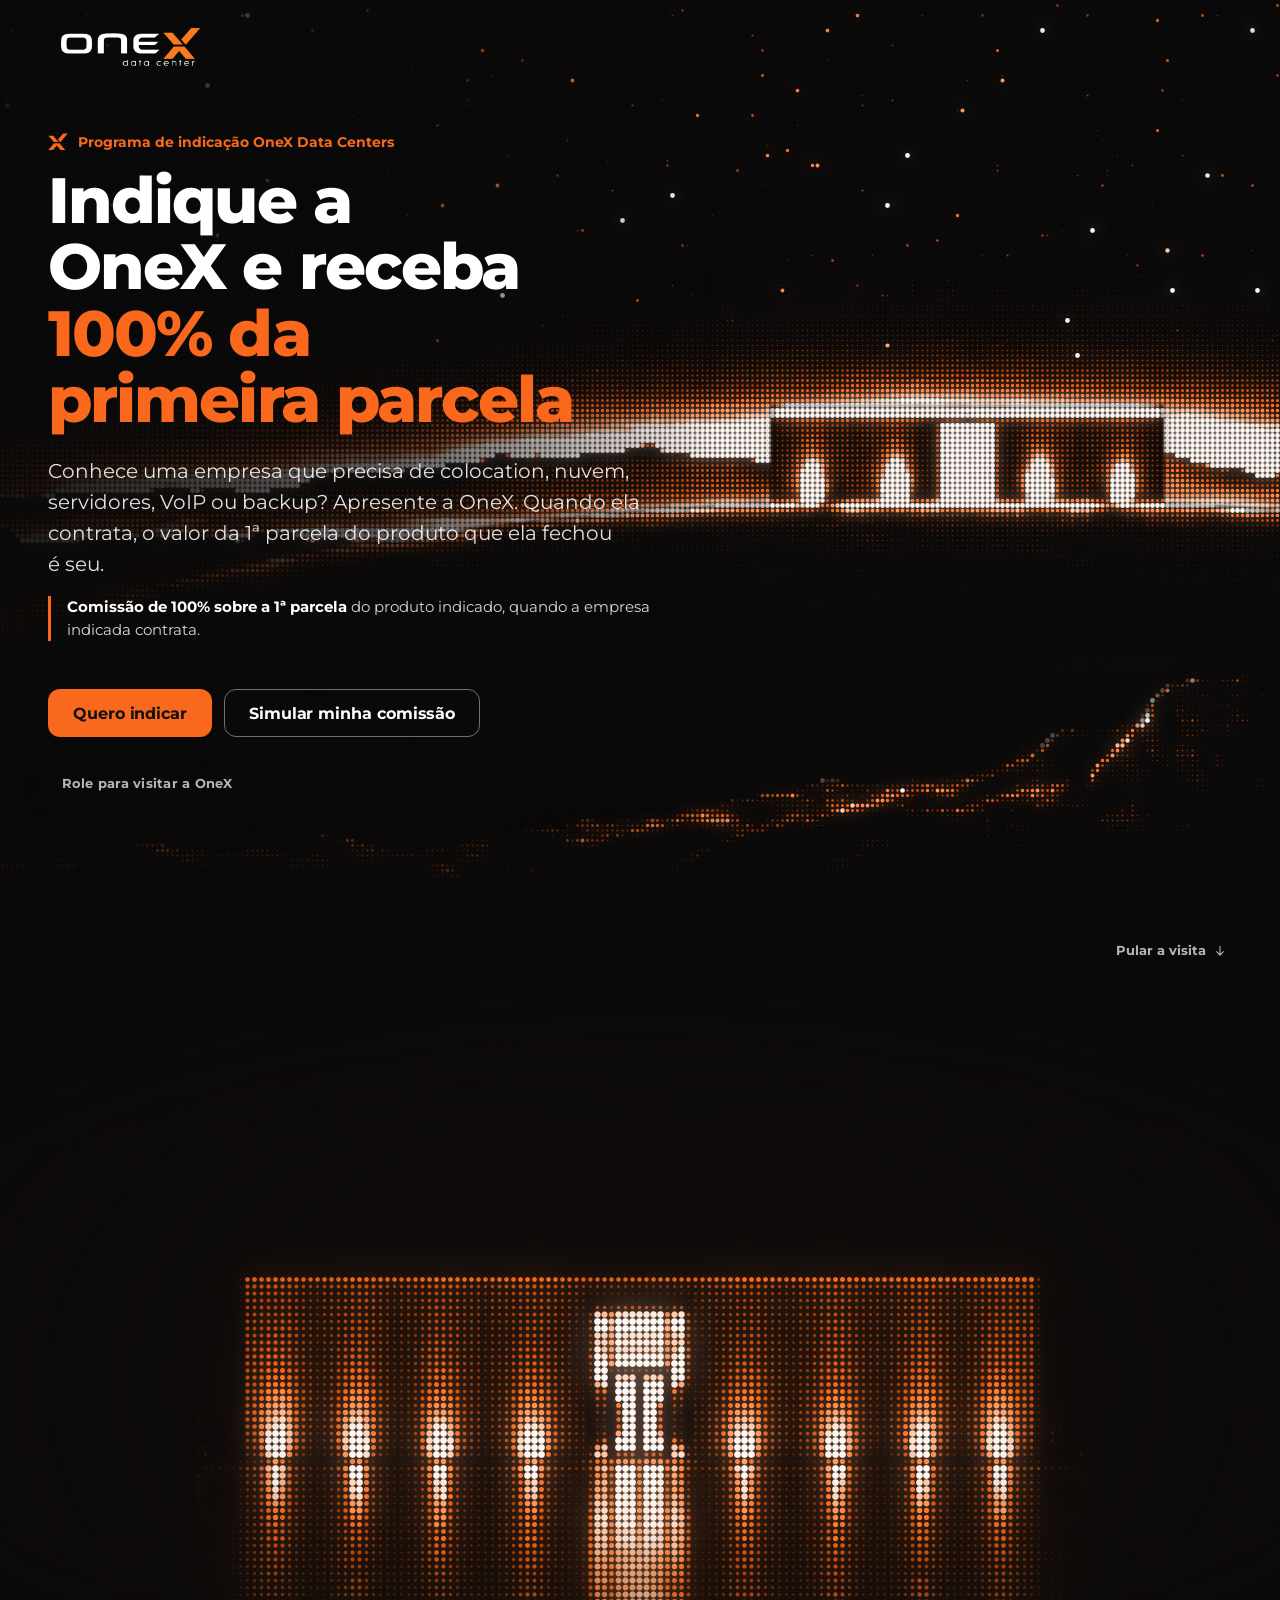
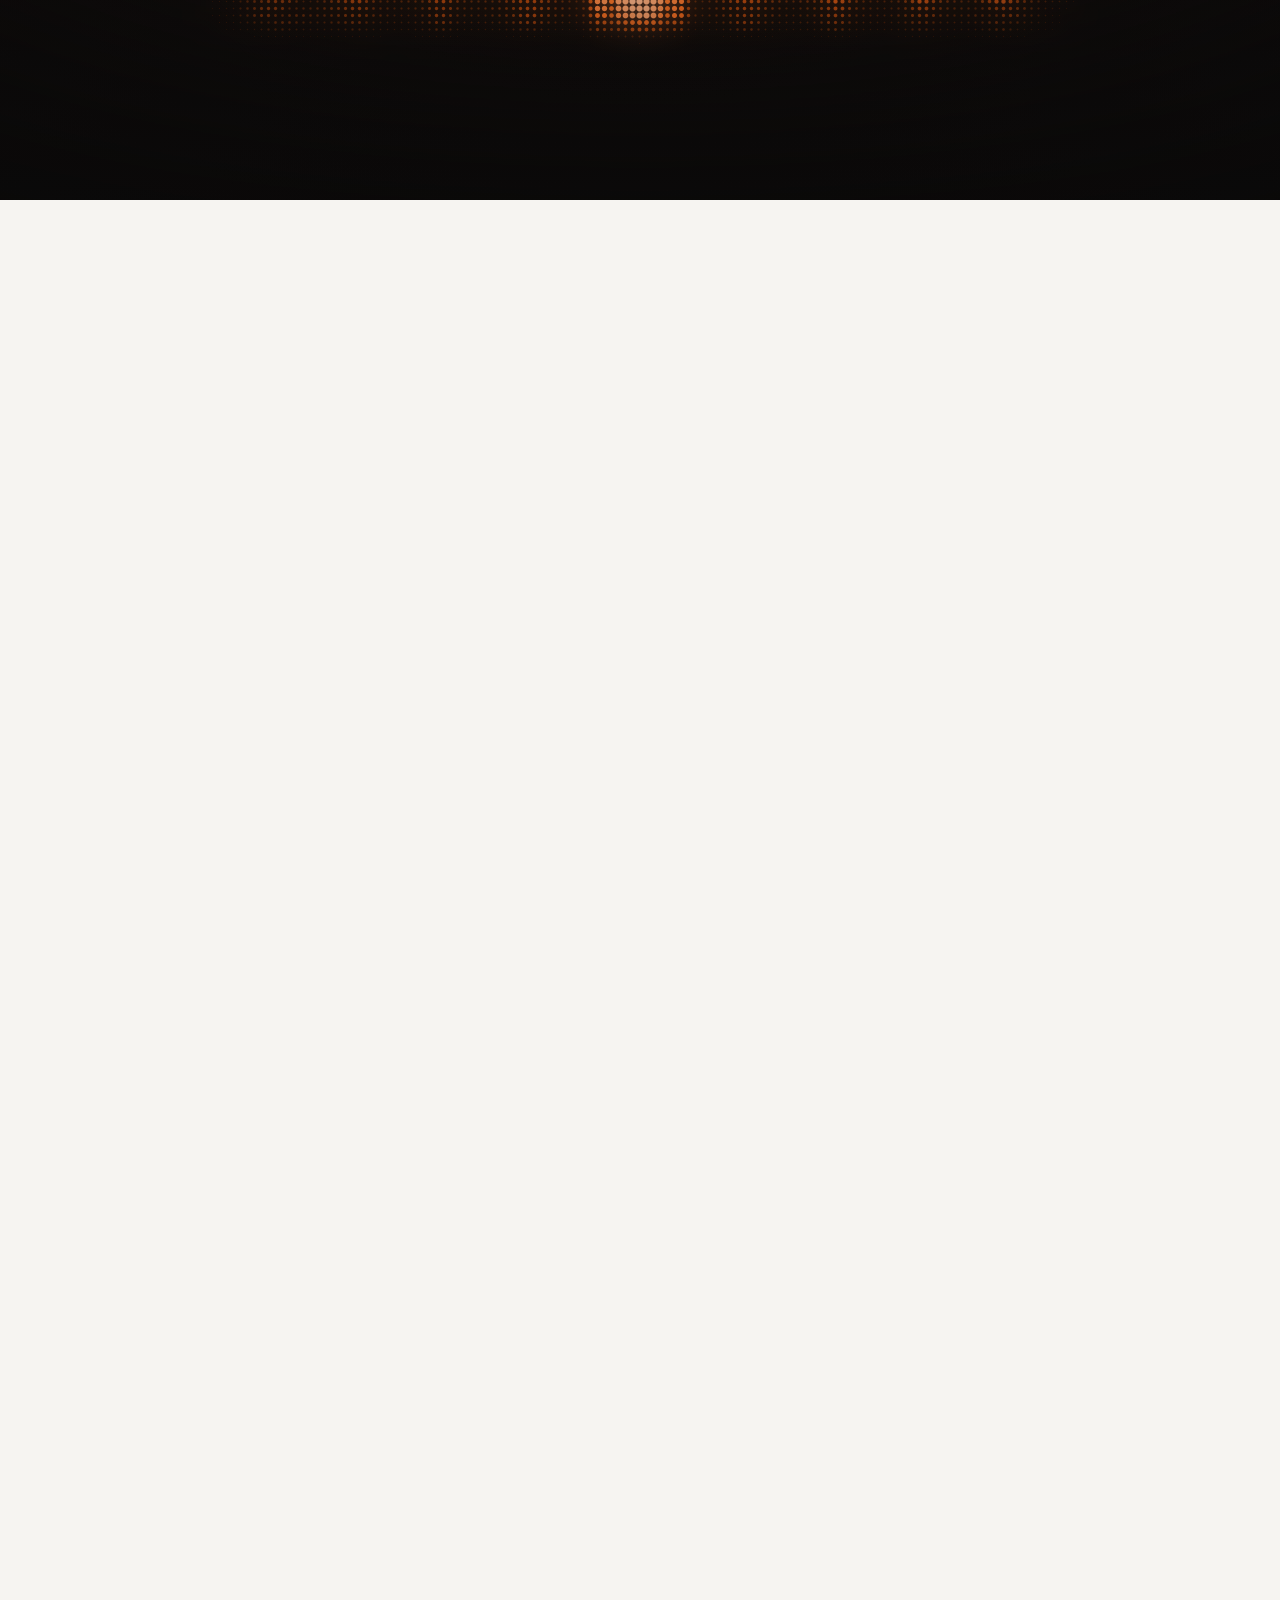
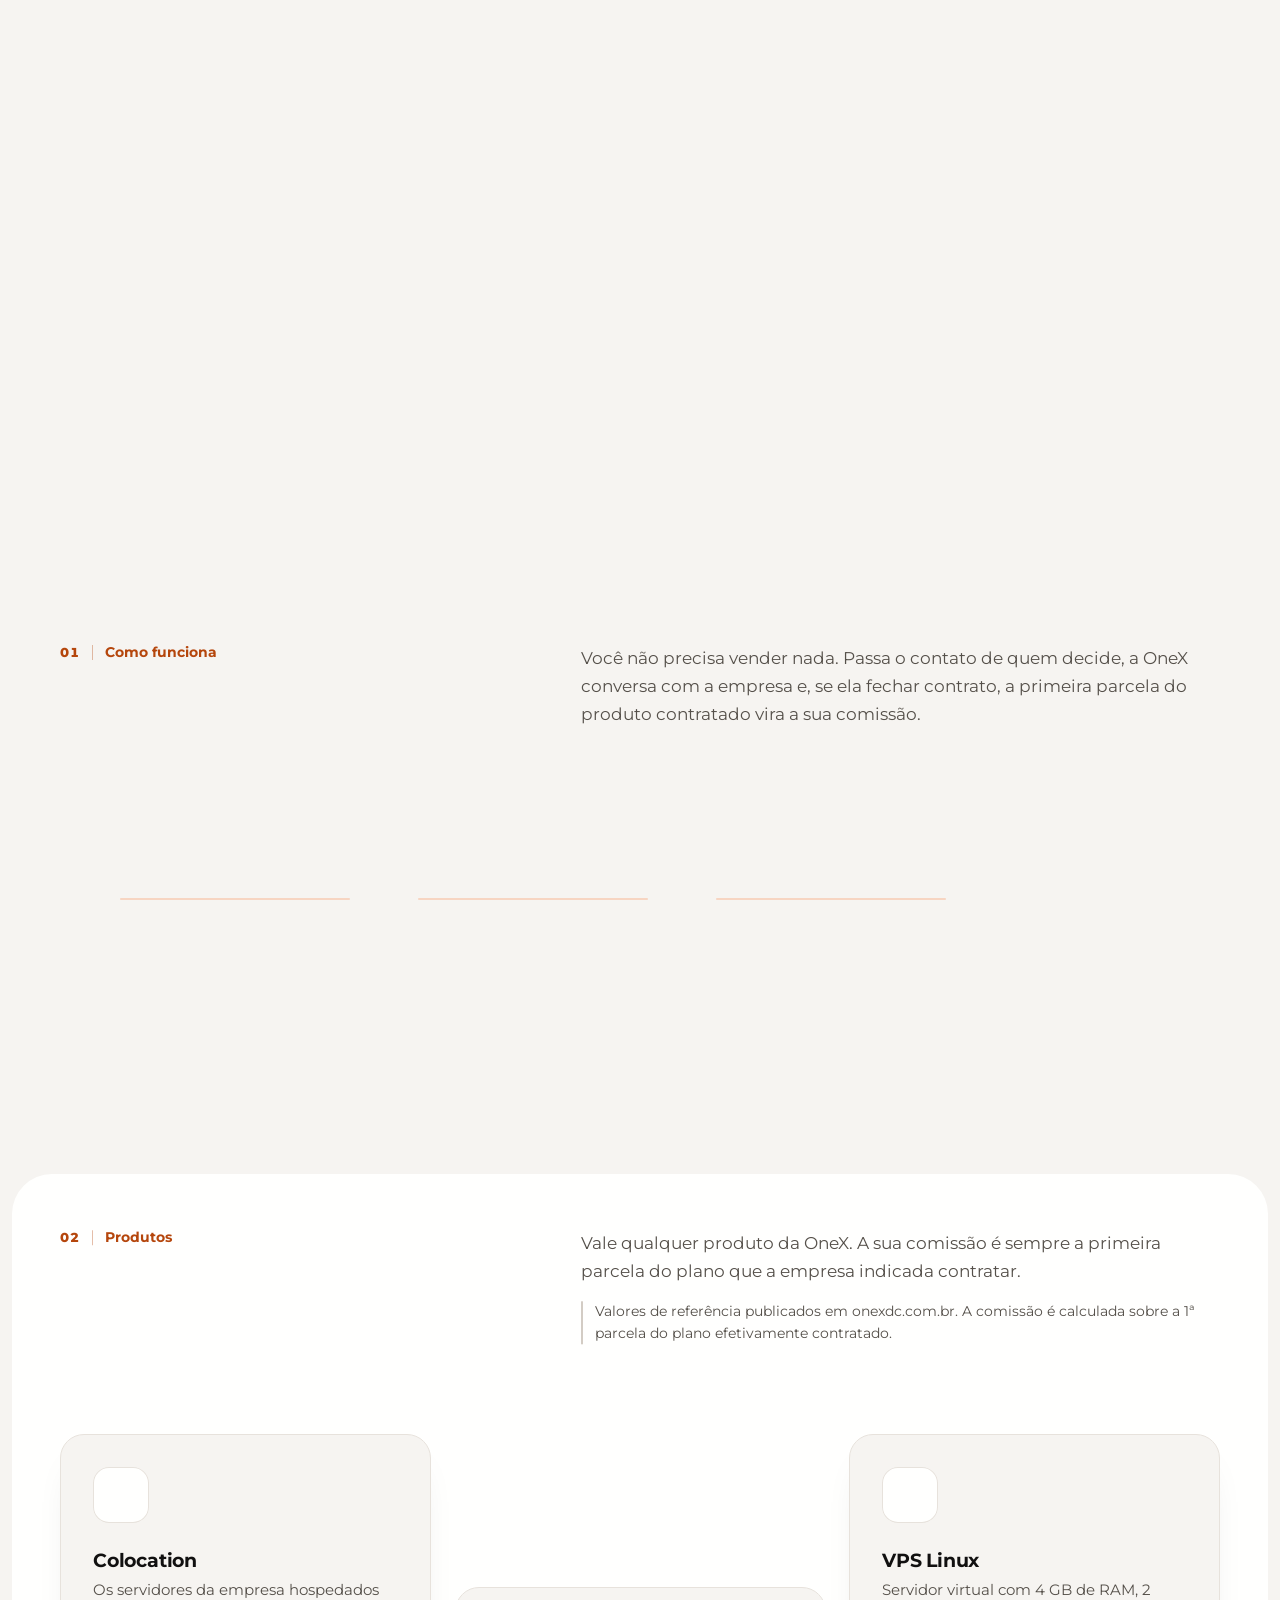
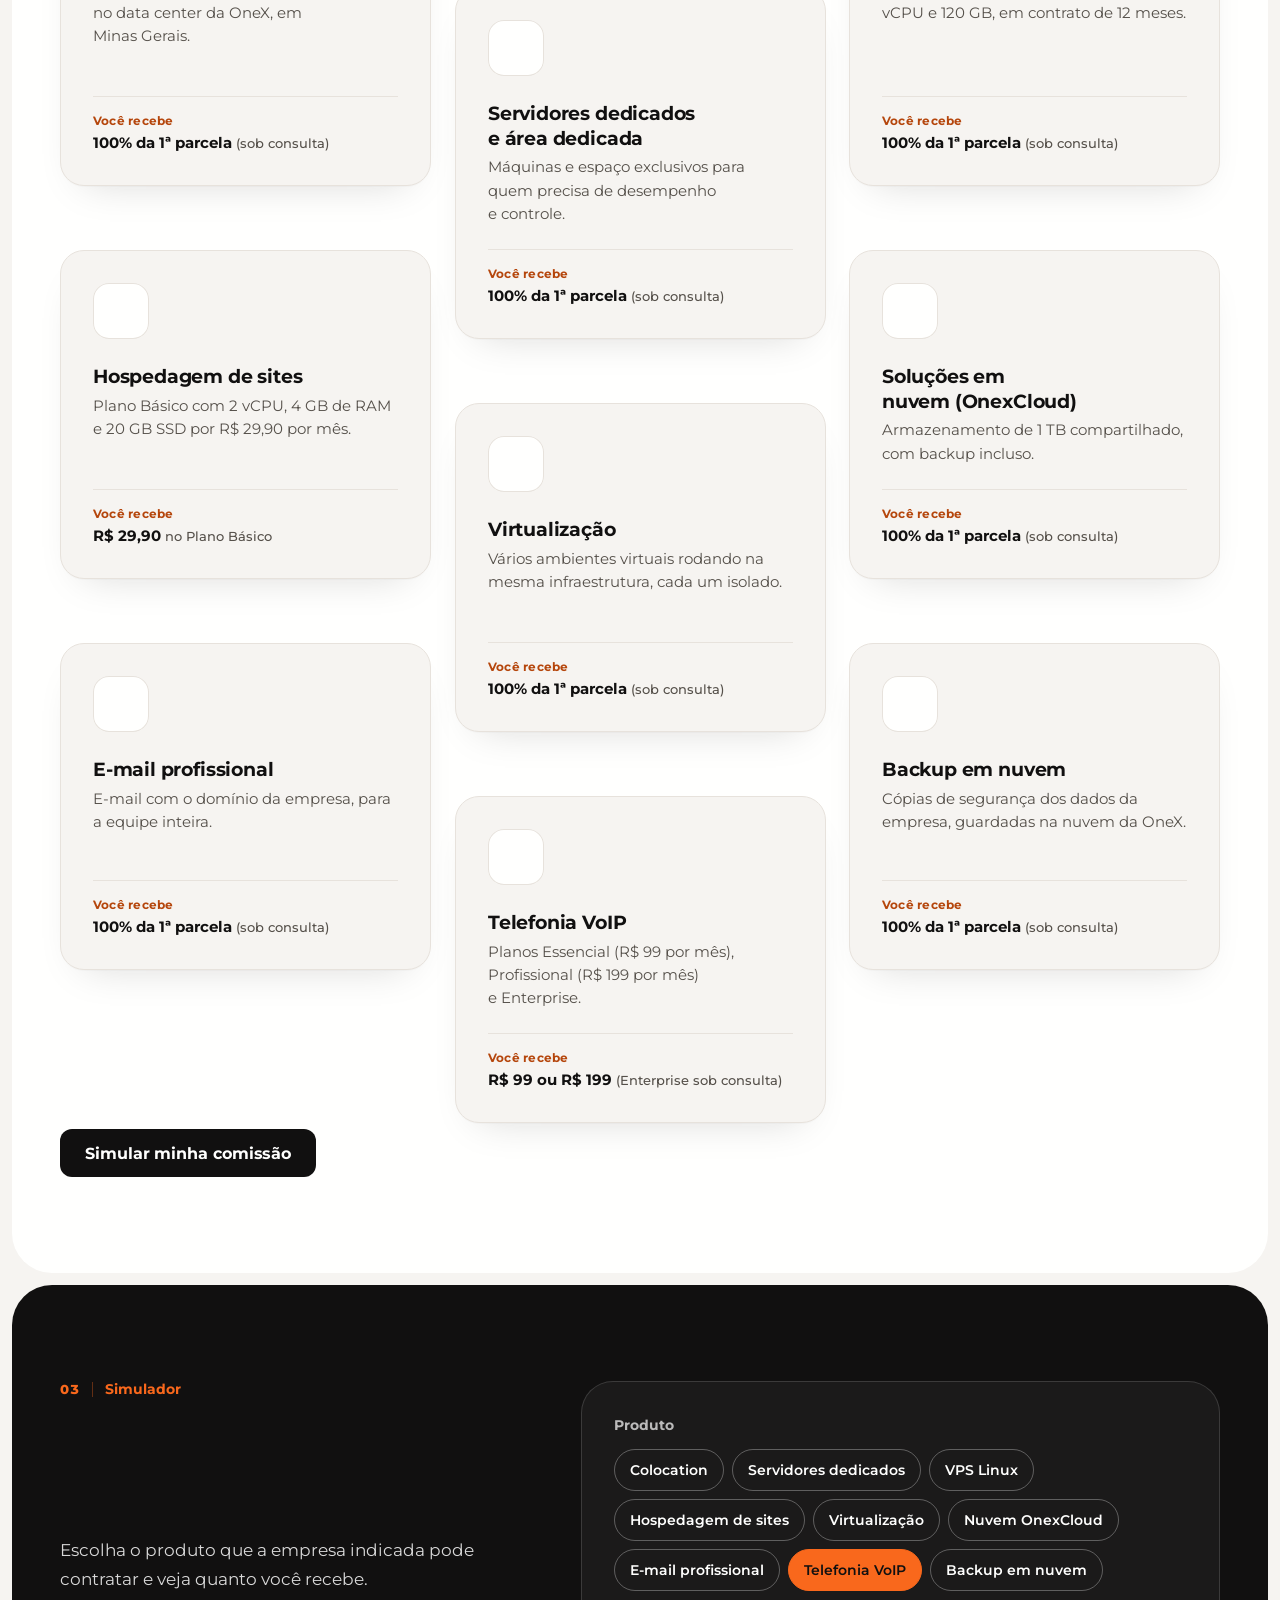
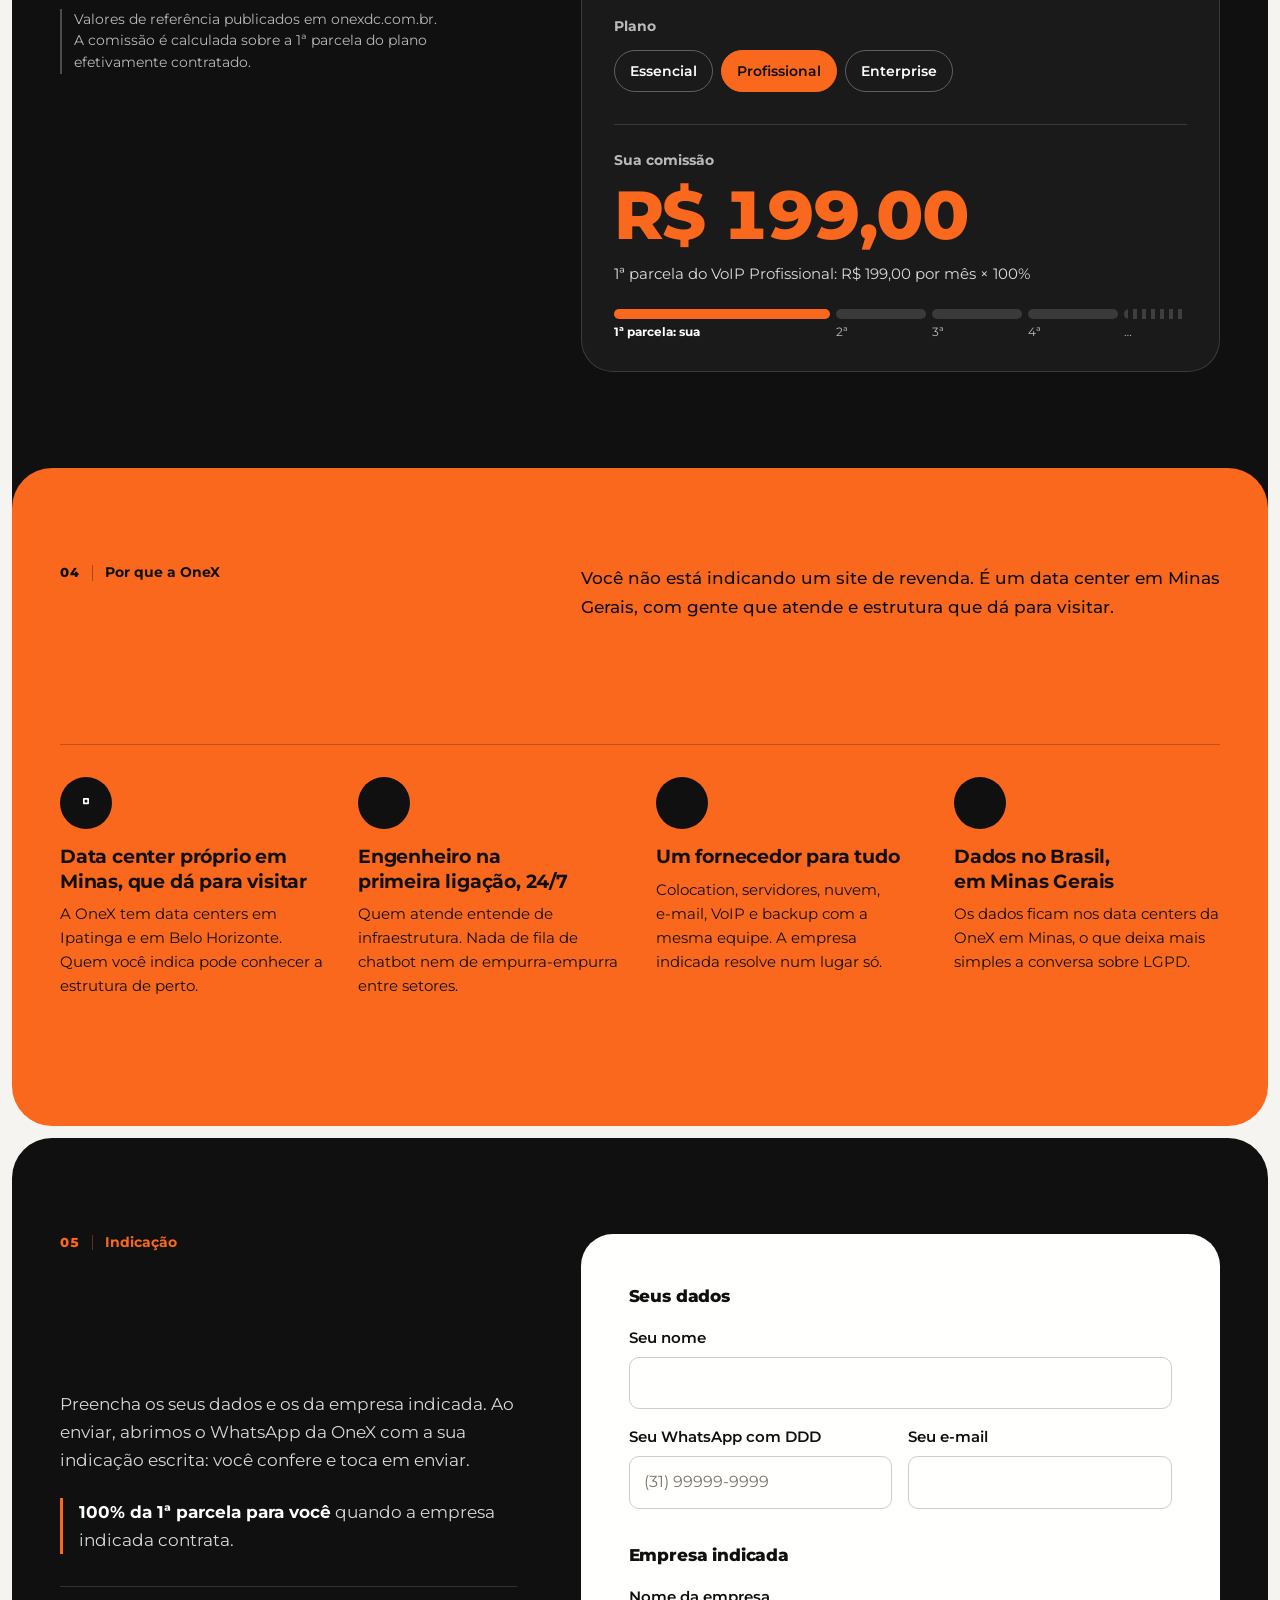
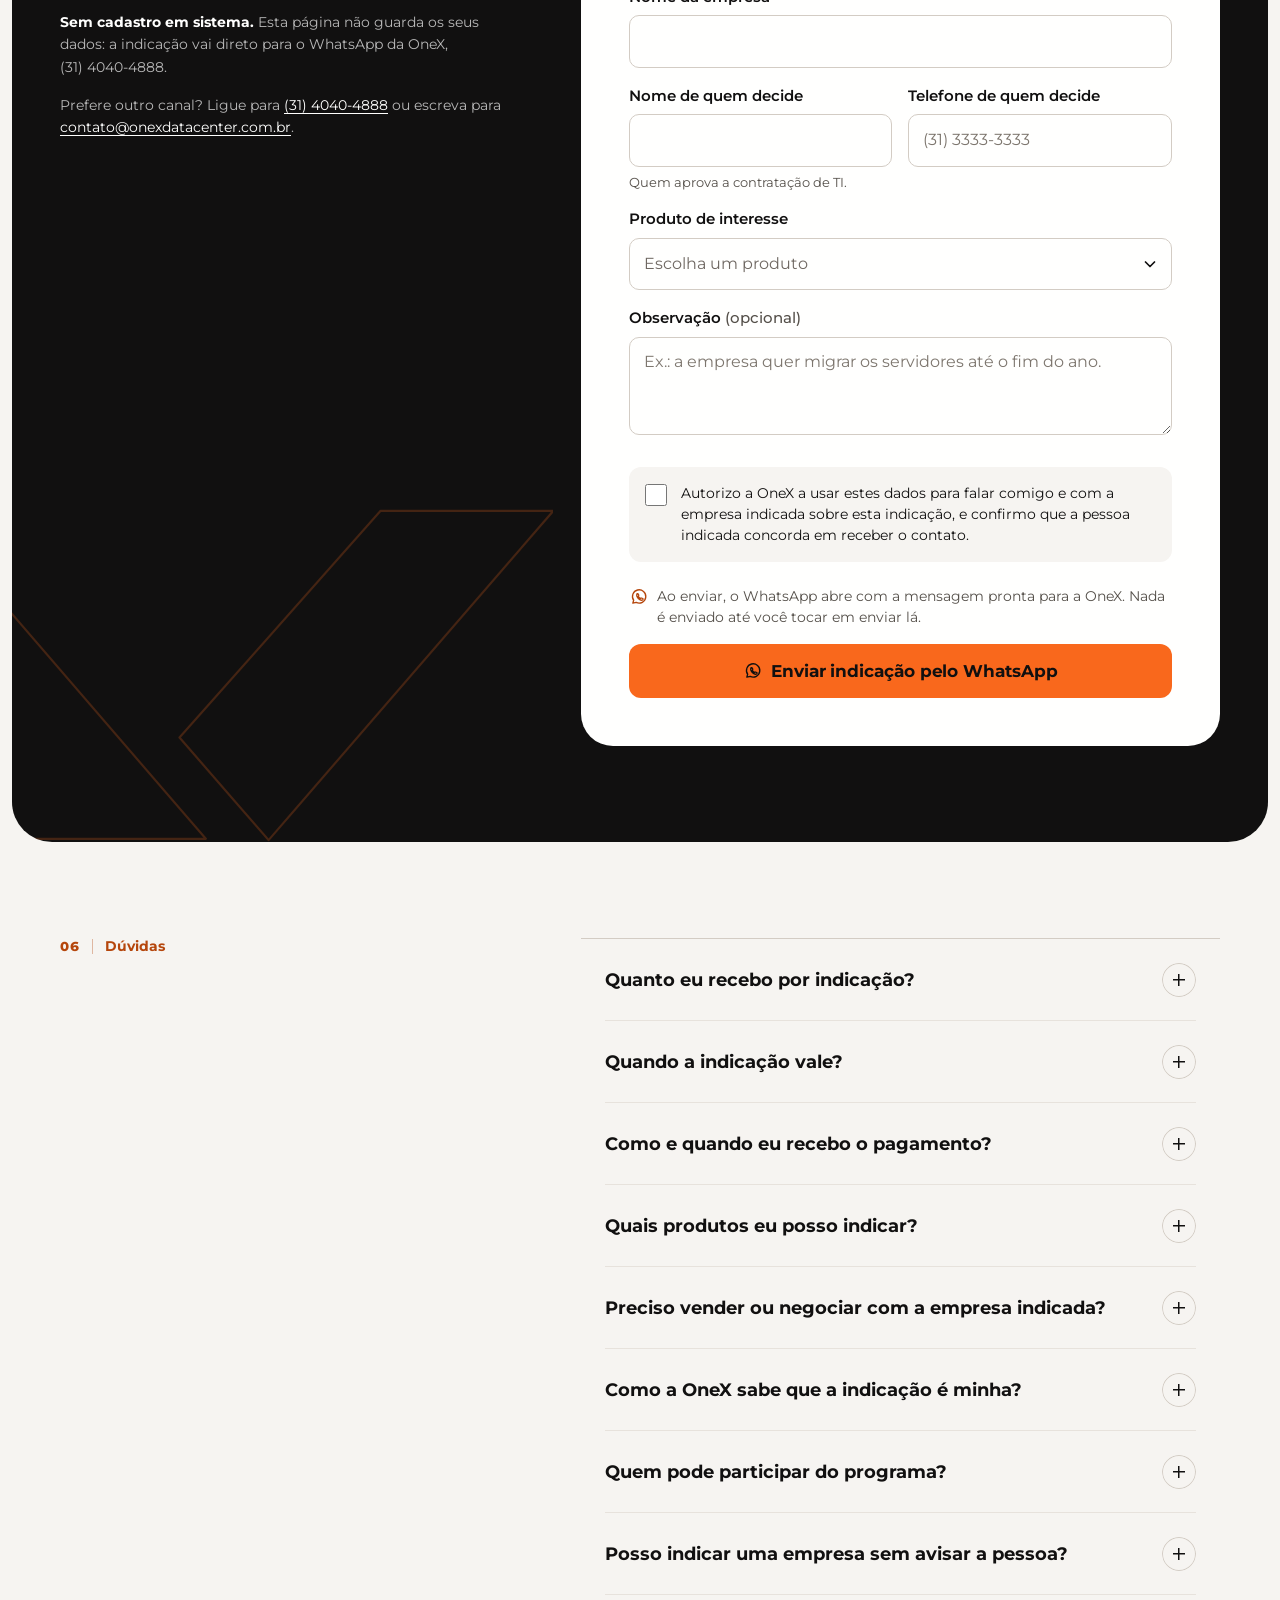
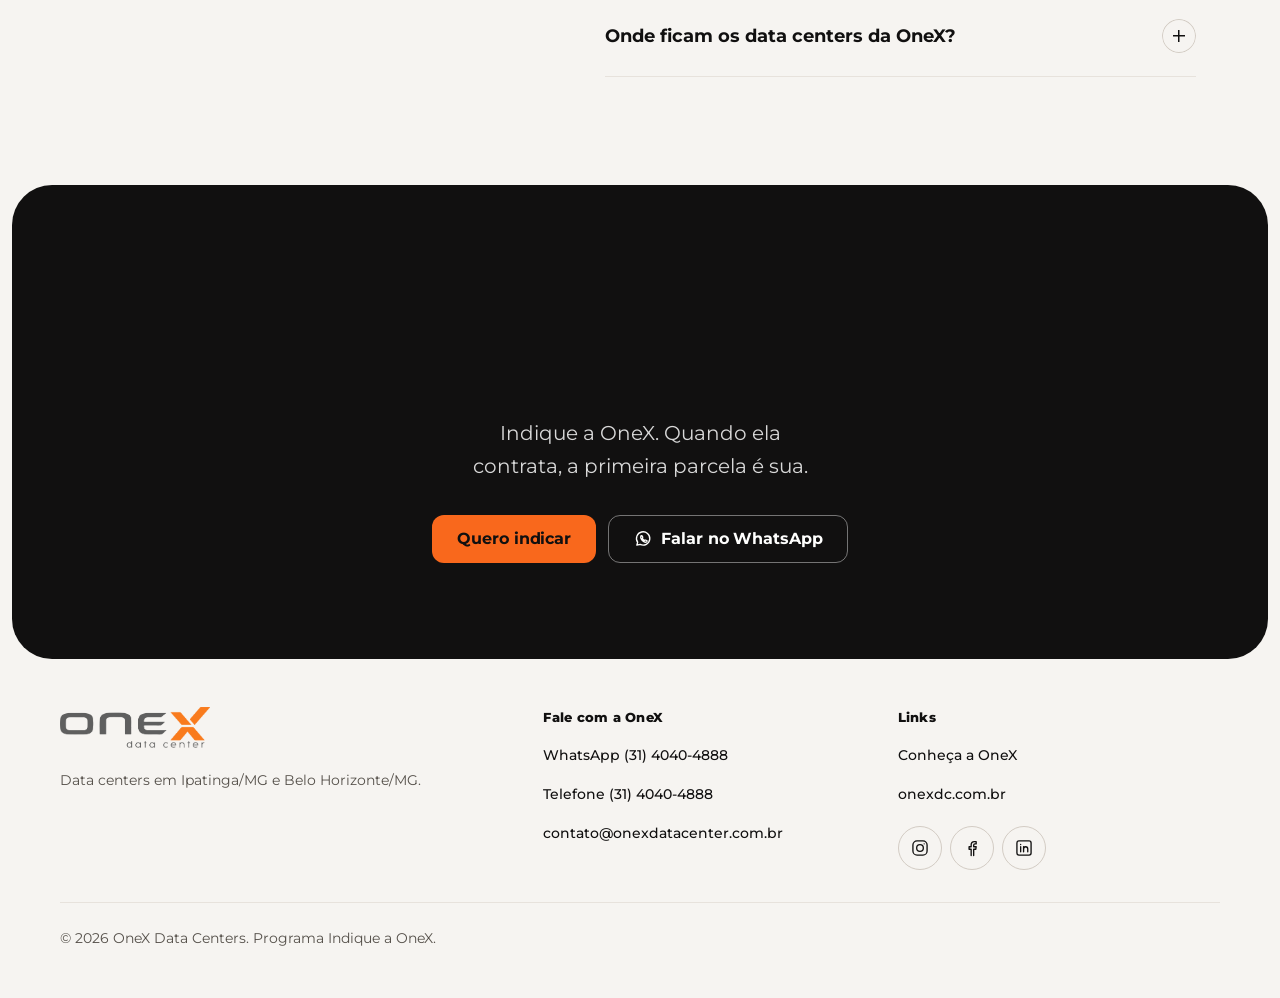
==== index-parallax-visita.html @ 3dc493a4 "Hero em parallax: duas versões para comparar e docs para continuar - index.html: sai a barra de prog" ====
<!doctype html>
<html lang="pt-BR">
<head>
<meta charset="utf-8">
<meta name="viewport" content="width=device-width, initial-scale=1, viewport-fit=cover">
<title>Programa de indicação OneX Data Centers: 100% da 1ª parcela</title>
<!-- Versão para comparar o hero (parallax): fora do índice de busca; a página oficial é index.html -->
<meta name="robots" content="noindex">
<meta name="description" content="Indique uma empresa para a OneX Data Centers e receba 100% da 1ª parcela do produto que ela contratar: colocation, nuvem, servidores, VoIP, backup e mais.">
<!-- Canonical provisório: confirmar o endereço final com a OneX (ver README) -->
<link rel="canonical" href="https://onexdc.com.br/indique/">
<meta name="robots" content="index, follow, max-image-preview:large">
<meta name="theme-color" content="#111010">
<meta name="color-scheme" content="light">
<meta property="og:locale" content="pt_BR">
<meta property="og:type" content="website">
<meta property="og:site_name" content="OneX Data Centers">
<meta property="og:title" content="Indique a OneX e receba 100% da primeira parcela">
<meta property="og:description" content="Conhece uma empresa que precisa de data center, nuvem, servidores ou telefonia? Indique a OneX. Quando ela contrata, a 1ª parcela do produto é sua.">
<meta property="og:url" content="https://onexdc.com.br/indique/">
<meta property="og:image" content="https://onexdc.com.br/indique/assets/img/og-indique.jpg">
<meta property="og:image:width" content="1200">
<meta property="og:image:height" content="630">
<meta property="og:image:alt" content="Indique a OneX: 100% da 1ª parcela para quem indica. Logo da OneX Data Center e o X da marca desenhado em pontos laranja sobre fundo preto.">
<meta name="twitter:card" content="summary_large_image">
<meta name="twitter:title" content="Indique a OneX e receba 100% da primeira parcela">
<meta name="twitter:description" content="Indique uma empresa para a OneX Data Centers. Quando ela contrata, você recebe 100% da 1ª parcela do produto contratado.">
<meta name="twitter:image" content="https://onexdc.com.br/indique/assets/img/og-indique.jpg">
<link rel="icon" href="assets/img/favicon-32.png" sizes="32x32" type="image/png">
<link rel="apple-touch-icon" href="assets/img/apple-touch-icon.png" sizes="180x180">
<link rel="preconnect" href="https://fonts.googleapis.com">
<link rel="preconnect" href="https://fonts.gstatic.com" crossorigin>
<!-- Montserrat sem bloquear a primeira pintura (display=swap; a reserva com size-adjust segura o layout) -->
<link rel="stylesheet" href="https://fonts.googleapis.com/css2?family=Montserrat:wght@300..800&amp;display=swap" media="print" onload="this.media='all'">
<noscript><link rel="stylesheet" href="https://fonts.googleapis.com/css2?family=Montserrat:wght@300..800&amp;display=swap"></noscript>
<link rel="stylesheet" href="assets/css/indique.css">
<link rel="stylesheet" href="assets/css/parallax.css">
<!-- Intro: decidida antes da primeira pintura. Não roda com #âncora, aba oculta, página já rolada, movimento reduzido
     ou se já foi vista nesta sessão. ?intro=1 força (revisão), ?intro=0 pula e ?fx=0 entrega a composição estática. -->
<script>(function(){var d=document.documentElement;d.classList.add("js");try{var q=location.search;if(/[?&]fx=0\b/.test(q)){d.classList.add("fx-0");return}d.classList.add("parallax-on");var rm=matchMedia("(prefers-reduced-motion: reduce)").matches;if(!rm&&"IntersectionObserver"in window&&"WebGLRenderingContext"in window)d.classList.add("visita-on");if(/[?&]intro=0\b/.test(q)||rm)return;if(!/[?&]intro=1\b/.test(q)&&(location.hash||document.hidden||window.pageYOffset>4||sessionStorage.getItem("onex-indique-intro")==="1"))return;d.classList.add("intro-ativa")}catch(e){}})();</script>
<script src="assets/js/intro.js" defer onerror="document.documentElement.classList.remove('intro-ativa')"></script>
<script src="assets/js/indique.js" defer></script>
<script src="assets/js/parallax.js" defer onerror="document.documentElement.classList.remove('parallax-on')"></script>
<script src="assets/js/parallax-secoes.js" defer></script>
<script src="assets/js/visita.js" defer onerror="document.documentElement.classList.remove('visita-on')"></script>
<script type="application/ld+json">
{
  "@context": "https://schema.org",
  "@graph": [
    {
      "@type": "Organization",
      "@id": "https://onexdc.com.br/#organizacao",
      "name": "OneX Data Centers",
      "alternateName": "OneX Data Center",
      "url": "https://onexdc.com.br/",
      "logo": "https://onexdc.com.br/indique/assets/img/logo-onex-cinza.webp",
      "email": "contato@onexdatacenter.com.br",
      "telephone": "+55 31 4040-4888",
      "contactPoint": [{
        "@type": "ContactPoint",
        "telephone": "+55 31 4040-4888",
        "email": "contato@onexdatacenter.com.br",
        "contactType": "customer service",
        "areaServed": "BR",
        "availableLanguage": "Portuguese"
      }],
      "location": [
        { "@type": "Place", "name": "Data center OneX em Ipatinga", "address": { "@type": "PostalAddress", "addressLocality": "Ipatinga", "addressRegion": "MG", "addressCountry": "BR" } },
        { "@type": "Place", "name": "Data center OneX em Belo Horizonte", "address": { "@type": "PostalAddress", "addressLocality": "Belo Horizonte", "addressRegion": "MG", "addressCountry": "BR" } }
      ],
      "sameAs": [
        "https://www.instagram.com/onexdc/",
        "https://www.facebook.com/onexdcenter/",
        "https://www.linkedin.com/company/onex-dc/"
      ]
    },
    {
      "@type": "WebPage",
      "@id": "https://onexdc.com.br/indique/#pagina",
      "url": "https://onexdc.com.br/indique/",
      "name": "Programa de indicação OneX Data Centers: 100% da 1ª parcela",
      "description": "Indique uma empresa para a OneX Data Centers e receba 100% da 1ª parcela do produto que ela contratar: colocation, nuvem, servidores, VoIP, backup e mais.",
      "inLanguage": "pt-BR",
      "isPartOf": { "@type": "WebSite", "name": "OneX Data Centers", "url": "https://onexdc.com.br/" },
      "publisher": { "@id": "https://onexdc.com.br/#organizacao" },
      "about": { "@id": "https://onexdc.com.br/#organizacao" },
      "breadcrumb": { "@id": "https://onexdc.com.br/indique/#trilha" },
      "primaryImageOfPage": { "@type": "ImageObject", "url": "https://onexdc.com.br/indique/assets/img/og-indique.jpg", "width": 1200, "height": 630 }
    },
    {
      "@type": "BreadcrumbList",
      "@id": "https://onexdc.com.br/indique/#trilha",
      "itemListElement": [
        { "@type": "ListItem", "position": 1, "name": "OneX Data Centers", "item": "https://onexdc.com.br/" },
        { "@type": "ListItem", "position": 2, "name": "Indique a OneX", "item": "https://onexdc.com.br/indique/" }
      ]
    },
    {
      "@type": "HowTo",
      "@id": "https://onexdc.com.br/indique/#como-funciona",
      "name": "Como indicar uma empresa para a OneX e receber 100% da 1ª parcela",
      "description": "Quem indica recebe 100% da primeira parcela do produto que a empresa indicada contratar.",
      "step": [
        { "@type": "HowToStep", "position": 1, "name": "Você indica", "text": "Envie pelo formulário da página os seus dados, o nome da empresa e o contato de quem decide a contratação.", "url": "https://onexdc.com.br/indique/#indicar" },
        { "@type": "HowToStep", "position": 2, "name": "A OneX conversa com a empresa indicada", "text": "A equipe da OneX entra em contato, entende o que a empresa precisa e apresenta a proposta." },
        { "@type": "HowToStep", "position": 3, "name": "A empresa contrata", "text": "A comissão vale quando a empresa indicada fecha contrato de um produto da OneX." },
        { "@type": "HowToStep", "position": 4, "name": "Você recebe 100% da 1ª parcela", "text": "O valor da sua comissão é igual à primeira parcela do produto que a empresa contratou." }
      ]
    },
    {
      "@type": "FAQPage",
      "@id": "https://onexdc.com.br/indique/#perguntas",
      "mainEntity": [
        { "@type": "Question", "name": "Quanto eu recebo por indicação?", "acceptedAnswer": { "@type": "Answer", "text": "Você recebe 100% do valor da primeira parcela do produto que a empresa indicada contratar. Exemplo: se ela contratar a Telefonia VoIP Profissional, de R$ 199 por mês, sua comissão é de R$ 199." } },
        { "@type": "Question", "name": "Quando a indicação vale?", "acceptedAnswer": { "@type": "Answer", "text": "A comissão vale quando a empresa indicada fecha contrato com a OneX. Se a empresa não contratar, não há comissão." } },
        { "@type": "Question", "name": "Como e quando eu recebo o pagamento?", "acceptedAnswer": { "@type": "Answer", "text": "A equipe da OneX informa o prazo e a forma de pagamento quando confirma a sua indicação. As regras completas do programa são passadas nesse contato." } },
        { "@type": "Question", "name": "Quais produtos eu posso indicar?", "acceptedAnswer": { "@type": "Answer", "text": "Todos os produtos da OneX: colocation, servidores dedicados e área dedicada, VPS Linux, hospedagem de sites, virtualização, soluções em nuvem (OnexCloud), e-mail profissional, telefonia VoIP e backup em nuvem." } },
        { "@type": "Question", "name": "Preciso vender ou negociar com a empresa indicada?", "acceptedAnswer": { "@type": "Answer", "text": "Não. Você passa o contato de quem decide e a equipe da OneX conversa com a empresa, entende a necessidade e apresenta a proposta." } },
        { "@type": "Question", "name": "Como a OneX sabe que a indicação é minha?", "acceptedAnswer": { "@type": "Answer", "text": "A indicação chega ao WhatsApp da OneX com o seu nome e o seu contato junto dos dados da empresa indicada. Guarde a conversa: ela é o registro da sua indicação." } },
        { "@type": "Question", "name": "Quem pode participar do programa?", "acceptedAnswer": { "@type": "Answer", "text": "A equipe da OneX confirma as condições de participação quando recebe a sua indicação. Para tirar a dúvida antes, fale com a OneX pelo WhatsApp (31) 4040-4888." } },
        { "@type": "Question", "name": "Posso indicar uma empresa sem avisar a pessoa?", "acceptedAnswer": { "@type": "Answer", "text": "O ideal é avisar antes. Indique quem você conhece e concorda em receber o contato da OneX: isso respeita a LGPD e deixa a primeira conversa mais fácil." } },
        { "@type": "Question", "name": "Onde ficam os data centers da OneX?", "acceptedAnswer": { "@type": "Answer", "text": "Em Minas Gerais, em Ipatinga e em Belo Horizonte. A empresa indicada pode agendar uma visita para conhecer a estrutura." } }
      ]
    }
  ]
}
</script>
</head>
<body>
<svg class="sprite" aria-hidden="true" focusable="false">
  <!-- O X da OneX em três peças, medidas no alfa do PNG oficial (viewBox 0 0 541 458). Uso: marcas e marca-d'água em
       traço. Onde o X aparece inteiro, a arte oficial (assets/img/onex-x.webp) entra por cima. -->
  <symbol id="x-pecas" viewBox="-4 -4 550 466">
    <path pathLength="1" d="M1.5 69 L134.5 69 L284.5 243 L151.5 243 Z"/>
    <path pathLength="1" d="M414 0 L542 0 L331 244 L265 168 Z"/>
    <path pathLength="1" d="M156.6 273 L309.5 273 L465 458 L335 458 L233 339 L132 458 L0 458 Z"/>
  </symbol>
  <symbol id="i-whatsapp" viewBox="0 0 24 24"><path d="M4.6 19.4l1-3.5a8 8 0 1 1 3 2.6z"/><path d="M9.3 8.6c.2-.5.6-.5.9-.5h.4c.2 0 .4.1.5.4l.6 1.5c.1.2 0 .5-.1.6l-.5.6c.6 1.1 1.5 2 2.6 2.6l.6-.5c.2-.1.4-.2.6-.1l1.5.6c.3.1.4.3.4.5v.4c0 .3-.1.7-.5.9-.6.4-1.6.5-2.9-.1-1.6-.7-3-2.1-3.7-3.7-.6-1.3-.5-2.3-.1-2.9z"/></symbol>
  <symbol id="i-seta" viewBox="0 0 24 24"><path d="M5 12h13M13 7l5 5-5 5"/></symbol>
</svg>
<a class="pular" href="#conteudo">Pular para o conteúdo</a>

<!-- Cabeçalho flutuante: transparente sobre o hero; depois da rolagem vira uma barra arredondada no tom do que passa por
     baixo. O logo é o oficial, recortado em duas partes (nome e X) só para entrar em partes depois da intro; o X fica
     sempre laranja (o do logo oficial), nos dois tons. -->
<!-- Nesta versão o cabeçalho é só a marca da OneX (sem links, botão nem barra) -->
<header class="topo topo--so-marca" data-topo data-tom="escuro">
  <div class="topo__barra">
    <a class="topo__marca" href="#topo" aria-label="OneX Data Center, voltar ao início">
      <span class="logo" aria-hidden="true">
        <span class="logo__parte logo__parte--nome"><img class="logo__img logo__img--branco" src="assets/img/logo-onex-branco.webp" alt="" width="866" height="250"><img class="logo__img logo__img--cinza" src="assets/img/logo-onex-cinza.webp" alt="" width="866" height="250"></span>
        <span class="logo__parte logo__parte--x"><img class="logo__img logo__img--cinza" src="assets/img/logo-onex-cinza.webp" alt="" width="866" height="250"></span>
      </span>
    </a>
  </div>
</header>

<main id="conteudo" tabindex="-1">
  <span id="topo" class="ancora-topo"></span>

  <!-- ===================== HERO: PARALLAX ===================== -->
  <!-- O "Parallax" do Osmo em pontos: as serras de Minas, a OneX no morro, o texto e as pedras da frente descem em
       velocidades diferentes ao rolar (assets/js/parallax.js; camadas geradas no Higgsfield, desenhadas com a mesma
       receita de pontos da visita). Sem JS ou com ?fx=0: o pôster em pontos atrás do texto. -->
  <section class="parallax parallax--tela" id="inicio" aria-labelledby="titulo" data-parallax data-escuro>
    <div class="parallax__moldura" aria-hidden="true" data-hero></div>
    <picture>
      <source media="(max-aspect-ratio: 9/10)" srcset="assets/img/parallax/poster-retrato.webp" width="780" height="1688">
      <img class="parallax__poster" src="assets/img/parallax/poster.webp" alt="" width="1600" height="900" fetchpriority="high" decoding="async">
    </picture>
    <canvas class="parallax__camada" data-camada="serra" aria-hidden="true"></canvas>
    <canvas class="parallax__camada" data-camada="onex" aria-hidden="true"></canvas>
    <div class="parallax__veu" aria-hidden="true"></div>
    <div class="parallax__texto" data-camada="texto">
      <p class="hero__olho"><svg class="mini-x" viewBox="-4 -4 550 466" aria-hidden="true" focusable="false"><use href="#x-pecas"/></svg>Programa de indicação OneX Data Centers</p>
      <h1 id="titulo"><span class="h1__a">Indique a OneX e receba</span> <span class="h1__b">100% da primeira parcela</span></h1>
      <p class="hero__sub">Conhece uma empresa que precisa de colocation, nuvem, servidores, VoIP ou backup? Apresente a OneX. Quando ela contrata, o valor da 1ª parcela do produto que ela fechou é seu.</p>
      <p class="hero__condicao"><strong>Comissão de 100% sobre a 1ª parcela</strong> do produto indicado, quando a empresa indicada contrata.</p>
      <div class="hero__acoes">
        <a class="botao" href="#indicar" data-cta-hero>Quero indicar</a>
        <a class="botao botao--contorno" href="#simulador">Simular minha comissão</a>
      </div>
      <p class="parallax__dica" aria-hidden="true"><span></span>Role para visitar a OneX</p>
    </div>
    <canvas class="parallax__camada" data-camada="frente" aria-hidden="true"></canvas>
    <div class="parallax__esfuma" aria-hidden="true"></div>
  </section>

  <!-- ===================== VISITA À ONEX (depois do parallax) ===================== -->
  <!-- A rolagem leva a pessoa para dentro da OneX: fachada → corredor → rack → rede → storage → telefonia → o X. Cada
       parada mostra produtos que dá para indicar. As cenas são fotos ilustrativas geradas no Higgsfield, desenhadas em
       pontos por assets/js/visita.js (efeito "Sunset" do editor ASCII do 21st.dev, refeito em WebGL).
       Sem JS, com movimento reduzido ou ?fx=0: a fachada em pontos (imagem) fica atrás do texto e as paradas viram
       cartões, cada um com a sua cena em pontos. -->
  <section class="visita visita--espalhada" id="visita" aria-labelledby="h-visita" data-visita data-visita-continua data-visita-espalha data-escuro>
    <div class="visita__palco" data-visita-palco>
      <div class="visita__moldura" aria-hidden="true"></div>
      <div class="visita__arte" aria-hidden="true" data-visita-arte>
        <picture>
          <source media="(max-aspect-ratio: 9/10)" srcset="assets/img/visita/pontos-0-retrato.webp" width="780" height="1688">
          <img class="visita__poster" src="assets/img/visita/pontos-0.webp" alt="" width="1600" height="900" loading="lazy" decoding="async">
        </picture>
        <canvas class="visita__tela" data-visita-tela></canvas>
      </div>

      <div class="visita__coluna">
        <div class="visita__abertura" data-parada="0">
          <p class="hero__olho" data-vel="0.3"><svg class="mini-x" viewBox="-4 -4 550 466" aria-hidden="true" focusable="false"><use href="#x-pecas"/></svg>Uma visita à OneX</p>
          <h2 class="visita__chamada" data-vel="0.3" id="h-visita">Entre no data center e veja <span>o que dá para indicar</span></h2>
          <p class="hero__sub" data-vel="0.12">Cada parada mostra produtos que a empresa indicada pode contratar e quanto você recebe quando ela fecha.</p>
          <p class="visita__dica" aria-hidden="true" data-vel="0.22"><span></span>Role para entrar na OneX</p>
        </div>
        <ol class="visita__paradas">
          <li class="parada" data-parada="1">
            <img class="parada__cena" src="assets/img/visita/pontos-1.webp" alt="" width="800" height="450" loading="lazy" decoding="async">
            <p class="indice" aria-hidden="true" data-vel="0.32"><span>01</span>O corredor</p>
            <h3 class="parada__titulo" data-vel="0.32">Colocation e área dedicada</h3>
            <ul class="parada__itens" data-vel="0.12">
              <li><strong>Colocation</strong> Os servidores da empresa hospedados no data center da OneX, em Minas Gerais.</li>
              <li><strong>Área dedicada</strong> Um espaço só da empresa dentro do data center.</li>
            </ul>
            <p class="parada__ganho" data-vel="0.26">Você recebe <strong>100% da 1ª parcela</strong> <span>(sob consulta)</span></p>
          </li>
          <li class="parada" data-parada="2">
            <img class="parada__cena" src="assets/img/visita/pontos-2.webp" alt="" width="800" height="450" loading="lazy" decoding="async">
            <p class="indice" aria-hidden="true" data-vel="0.32"><span>02</span>O rack</p>
            <h3 class="parada__titulo" data-vel="0.32">Servidores, VPS e virtualização</h3>
            <ul class="parada__itens" data-vel="0.12">
              <li><strong>Servidores dedicados</strong> Máquinas exclusivas para quem precisa de desempenho e controle.</li>
              <li><strong>VPS Linux</strong> 4 GB de RAM, 2 vCPU e 120 GB, em contrato de 12 meses.</li>
              <li><strong>Virtualização</strong> Vários ambientes virtuais na mesma infraestrutura, cada um isolado.</li>
            </ul>
            <p class="parada__ganho" data-vel="0.26">Você recebe <strong>100% da 1ª parcela</strong> <span>(sob consulta)</span></p>
          </li>
          <li class="parada" data-parada="3">
            <img class="parada__cena" src="assets/img/visita/pontos-3.webp" alt="" width="800" height="450" loading="lazy" decoding="async">
            <p class="indice" aria-hidden="true" data-vel="0.32"><span>03</span>A rede</p>
            <h3 class="parada__titulo" data-vel="0.32">Nuvem, sites e e-mail</h3>
            <ul class="parada__itens" data-vel="0.12">
              <li><strong>OnexCloud</strong> Armazenamento de 1 TB compartilhado, com backup incluso.</li>
              <li><strong>Hospedagem de sites</strong> Plano Básico com 2 vCPU, 4 GB de RAM e 20 GB SSD por R$&nbsp;29,90 por mês.</li>
              <li><strong>E-mail profissional</strong> Com o domínio da empresa, para a equipe inteira.</li>
            </ul>
            <p class="parada__ganho" data-vel="0.26">Você recebe <strong>100% da 1ª parcela</strong> <span>(R$&nbsp;29,90 no Plano Básico de hospedagem)</span></p>
          </li>
          <li class="parada" data-parada="4">
            <img class="parada__cena" src="assets/img/visita/pontos-4.webp" alt="" width="800" height="450" loading="lazy" decoding="async">
            <p class="indice" aria-hidden="true" data-vel="0.32"><span>04</span>O storage</p>
            <h3 class="parada__titulo" data-vel="0.32">Backup em nuvem</h3>
            <ul class="parada__itens" data-vel="0.12">
              <li><strong>Backup em nuvem</strong> Cópias de segurança dos dados da empresa, guardadas na nuvem da OneX.</li>
            </ul>
            <p class="parada__ganho" data-vel="0.26">Você recebe <strong>100% da 1ª parcela</strong> <span>(sob consulta)</span></p>
          </li>
          <li class="parada" data-parada="5">
            <img class="parada__cena" src="assets/img/visita/pontos-5.webp" alt="" width="800" height="450" loading="lazy" decoding="async">
            <p class="indice" aria-hidden="true" data-vel="0.32"><span>05</span>A telefonia</p>
            <h3 class="parada__titulo" data-vel="0.32">Telefonia VoIP</h3>
            <ul class="parada__itens" data-vel="0.12">
              <li><strong>Essencial</strong> R$&nbsp;99 por mês.</li>
              <li><strong>Profissional</strong> R$&nbsp;199 por mês.</li>
              <li><strong>Enterprise</strong> Sob consulta.</li>
            </ul>
            <p class="parada__ganho" data-vel="0.26">Você recebe <strong>R$&nbsp;99 ou R$&nbsp;199</strong> <span>(Enterprise sob consulta)</span></p>
          </li>
        </ol>

        <div class="visita__fim" data-parada="6">
          <p class="visita__fim-titulo" data-vel="0.3">Tudo isso você pode indicar. Quando a empresa contrata, <span>a 1ª parcela é sua.</span></p>
          <div class="hero__acoes" data-vel="0.12">
            <a class="botao" href="#indicar">Quero indicar</a>
            <a class="botao botao--contorno" href="#como-funciona">Ver como funciona</a>
          </div>
        </div>
      </div>

      <a class="visita__pular" href="#como-funciona">Pular a visita<svg class="icone-inline" viewBox="0 0 24 24" aria-hidden="true" focusable="false"><use href="#i-seta"/></svg></a>
    </div>
  </section>

  <!-- ===================== COMO FUNCIONA ===================== -->
  <section class="secao secao--aberta" id="como-funciona" aria-labelledby="h-como">
    <div class="editorial">
      <div class="editorial__titulo">
        <p class="indice" aria-hidden="true"><span>01</span>Como funciona</p>
        <h2 id="h-como" data-revela>Quatro passos entre a sua indicação e a sua comissão</h2>
      </div>
      <div class="editorial__corpo">
        <p>Você não precisa vender nada. Passa o contato de quem decide, a OneX conversa com a empresa e, se ela fechar contrato, a primeira parcela do produto contratado vira a sua comissão.</p>
      </div>
    </div>
    <ol class="passos" data-passos>
      <li class="passo">
        <span class="passo__no" aria-hidden="true">1</span><span class="passo__linha" aria-hidden="true"></span>
        <h3 class="passo__titulo">Você indica</h3>
        <p>Envie pelo formulário os seus dados, o nome da empresa e o contato de quem decide a contratação.</p>
      </li>
      <li class="passo">
        <span class="passo__no" aria-hidden="true">2</span><span class="passo__linha" aria-hidden="true"></span>
        <h3 class="passo__titulo">A OneX conversa com a empresa indicada</h3>
        <p>A equipe da OneX entra em contato, entende o que a empresa precisa e apresenta a proposta.</p>
      </li>
      <li class="passo">
        <span class="passo__no" aria-hidden="true">3</span><span class="passo__linha" aria-hidden="true"></span>
        <h3 class="passo__titulo">A empresa contrata</h3>
        <p>A comissão vale quando a empresa indicada fecha contrato de um produto da OneX.</p>
      </li>
      <li class="passo passo--comissao">
        <span class="passo__no" aria-hidden="true">4</span>
        <h3 class="passo__titulo">Você recebe 100% da 1ª parcela</h3>
        <p>O valor da sua comissão é igual à primeira parcela do produto que a empresa contratou.</p>
      </li>
    </ol>
  </section>

  <!-- ===================== PRODUTOS ===================== -->
  <section class="caixa caixa--branca secao secao--paralaxe" id="produtos" aria-labelledby="h-produtos">
    <div class="editorial" data-paralaxe="0.05">
      <div class="editorial__titulo">
        <p class="indice" aria-hidden="true"><span>02</span>Produtos</p>
        <h2 id="h-produtos" data-revela>O que você pode indicar</h2>
      </div>
      <div class="editorial__corpo">
        <p>Vale qualquer produto da OneX. A sua comissão é sempre a primeira parcela do plano que a empresa indicada contratar.</p>
        <p class="nota">Valores de referência publicados em onexdc.com.br. A comissão é calculada sobre a 1ª parcela do plano efetivamente contratado.</p>
      </div>
    </div>

    <ul class="produtos produtos--cartoes" data-produtos data-paralaxe-colunas="0.07,-0.1,0.07">
      <li class="produto">
        <svg class="ico ico--rack" viewBox="0 0 24 24" aria-hidden="true" focusable="false">
          <path class="t" pathLength="1" d="M7 2.75h10c.97 0 1.75.78 1.75 1.75v15c0 .97-.78 1.75-1.75 1.75H7c-.97 0-1.75-.78-1.75-1.75v-15c0-.97.78-1.75 1.75-1.75z"/>
          <g class="u" style="--i:0"><path d="M8.25 5.5h7.5v3h-7.5z"/><path class="led" d="M13.9 7h.01"/></g>
          <g class="u" style="--i:1"><path d="M8.25 10.5h7.5v3h-7.5z"/><path class="led" d="M13.9 12h.01"/></g>
          <g class="u" style="--i:2"><path d="M8.25 15.5h7.5v3h-7.5z"/><path class="led" d="M13.9 17h.01"/></g>
        </svg>
        <h3>Colocation</h3>
        <p>Os servidores da empresa hospedados no data center da OneX, em Minas Gerais.</p>
        <p class="produto__ganho"><span>Você recebe</span> 100% da 1ª parcela <small>(sob consulta)</small></p>
      </li>
      <li class="produto">
        <svg class="ico ico--servidor" viewBox="0 0 24 24" aria-hidden="true" focusable="false">
          <path class="t" pathLength="1" d="M5.5 4h13c.83 0 1.5.67 1.5 1.5v4c0 .83-.67 1.5-1.5 1.5h-13C4.67 11 4 10.33 4 9.5v-4C4 4.67 4.67 4 5.5 4z"/>
          <path class="t" pathLength="1" style="--d:.1s" d="M5.5 13h13c.83 0 1.5.67 1.5 1.5v4c0 .83-.67 1.5-1.5 1.5h-13c-.83 0-1.5-.67-1.5-1.5v-4c0-.83.67-1.5 1.5-1.5z"/>
          <path class="t" pathLength="1" style="--d:.25s" d="M11 7.5h5.5M11 16.5h5.5"/>
          <path class="led" style="--i:0" d="M7.5 7.5h.01"/>
          <path class="led" style="--i:1" d="M7.5 16.5h.01"/>
        </svg>
        <h3>Servidores dedicados e área dedicada</h3>
        <p>Máquinas e espaço exclusivos para quem precisa de desempenho e controle.</p>
        <p class="produto__ganho"><span>Você recebe</span> 100% da 1ª parcela <small>(sob consulta)</small></p>
      </li>
      <li class="produto">
        <svg class="ico ico--vps" viewBox="0 0 24 24" aria-hidden="true" focusable="false">
          <path class="t" pathLength="1" d="M4.5 4.5h15c.83 0 1.5.67 1.5 1.5v12c0 .83-.67 1.5-1.5 1.5h-15C3.67 19.5 3 18.83 3 18V6c0-.83.67-1.5 1.5-1.5z"/>
          <path class="t" pathLength="1" style="--d:.15s" d="M3 8h18"/>
          <path class="t prompt" pathLength="1" style="--d:.4s" d="M6.5 11l2.5 2.25L6.5 15.5"/>
          <path class="cursor" d="M11.5 15.5h5"/>
        </svg>
        <h3>VPS Linux</h3>
        <p>Servidor virtual com 4 GB de RAM, 2 vCPU e 120 GB, em contrato de 12 meses.</p>
        <p class="produto__ganho"><span>Você recebe</span> 100% da 1ª parcela <small>(sob consulta)</small></p>
      </li>
      <li class="produto">
        <svg class="ico ico--site" viewBox="0 0 24 24" aria-hidden="true" focusable="false">
          <path class="t" pathLength="1" d="M4.5 4.5h15c.83 0 1.5.67 1.5 1.5v12c0 .83-.67 1.5-1.5 1.5h-15C3.67 19.5 3 18.83 3 18V6c0-.83.67-1.5 1.5-1.5z"/>
          <path class="t" pathLength="1" style="--d:.15s" d="M3 8h18"/>
          <path class="l" pathLength="1" style="--i:0" d="M6.5 11.5h6"/>
          <path class="l" pathLength="1" style="--i:1" d="M6.5 14h4"/>
          <path class="l" pathLength="1" style="--i:2" d="M6.5 16.5h5"/>
          <path class="bloco" d="M15 11.5h3v5h-3z"/>
        </svg>
        <h3>Hospedagem de sites</h3>
        <p>Plano Básico com 2 vCPU, 4 GB de RAM e 20 GB SSD por R$&nbsp;29,90 por mês.</p>
        <p class="produto__ganho"><span>Você recebe</span> R$&nbsp;29,90 <small>no Plano Básico</small></p>
      </li>
      <li class="produto">
        <svg class="ico ico--virt" viewBox="0 0 24 24" aria-hidden="true" focusable="false">
          <path class="t" pathLength="1" d="M5 3.5h14c.83 0 1.5.67 1.5 1.5v14c0 .83-.67 1.5-1.5 1.5H5c-.83 0-1.5-.67-1.5-1.5V5c0-.83.67-1.5 1.5-1.5z"/>
          <path class="vm" style="--i:0" d="M7 7h4v4H7z"/>
          <path class="vm" style="--i:1" d="M13 7h4v4h-4z"/>
          <path class="vm" style="--i:2" d="M7 13h4v4H7z"/>
          <path class="vm" style="--i:3" d="M13 13h4v4h-4z"/>
        </svg>
        <h3>Virtualização</h3>
        <p>Vários ambientes virtuais rodando na mesma infraestrutura, cada um isolado.</p>
        <p class="produto__ganho"><span>Você recebe</span> 100% da 1ª parcela <small>(sob consulta)</small></p>
      </li>
      <li class="produto">
        <svg class="ico ico--nuvem" viewBox="0 0 24 24" aria-hidden="true" focusable="false">
          <path class="t" pathLength="1" d="M7.25 19h9.5a4 4 0 0 0 .62-7.95 5.5 5.5 0 0 0-10.6-1.3A4.65 4.65 0 0 0 7.25 19z"/>
          <g class="sobe"><path d="M12 16.75v-5"/><path d="M9.75 13.75L12 11.5l2.25 2.25"/></g>
        </svg>
        <h3>Soluções em nuvem (OnexCloud)</h3>
        <p>Armazenamento de 1 TB compartilhado, com backup incluso.</p>
        <p class="produto__ganho"><span>Você recebe</span> 100% da 1ª parcela <small>(sob consulta)</small></p>
      </li>
      <li class="produto">
        <svg class="ico ico--email" viewBox="0 0 24 24" aria-hidden="true" focusable="false">
          <path class="t" pathLength="1" d="M4.5 5.5h15c.83 0 1.5.67 1.5 1.5v10c0 .83-.67 1.5-1.5 1.5h-15c-.83 0-1.5-.67-1.5-1.5V7c0-.83.67-1.5 1.5-1.5z"/>
          <path class="aba" d="M3.6 6.6L12 12.75l8.4-6.15"/>
        </svg>
        <h3>E-mail profissional</h3>
        <p><span class="junto">E-mail</span> com o domínio da empresa, para a equipe inteira.</p>
        <p class="produto__ganho"><span>Você recebe</span> 100% da 1ª parcela <small>(sob consulta)</small></p>
      </li>
      <li class="produto">
        <svg class="ico ico--voip" viewBox="0 0 24 24" aria-hidden="true" focusable="false">
          <path class="t" pathLength="1" d="M8.2 3.9l1.55 3.6c.2.48.08 1.03-.3 1.38L7.9 10.3c1.05 2.25 3.5 4.7 5.8 5.8l1.42-1.55c.35-.38.9-.5 1.38-.3l3.6 1.55c.5.22.8.75.7 1.3l-.5 2.4c-.12.55-.6.95-1.17.95C10.2 20.45 3.55 13.8 3.55 4.85c0-.57.4-1.05.95-1.17l2.4-.5c.55-.1 1.08.2 1.3.7z"/>
          <path class="onda" style="--i:0" d="M14.75 7.25a2.75 2.75 0 0 1 2 2"/>
          <path class="onda" style="--i:1" d="M14.75 3.75a6.25 6.25 0 0 1 5.5 5.5"/>
        </svg>
        <h3>Telefonia VoIP</h3>
        <p>Planos Essencial (R$&nbsp;99 por mês), Profissional (R$&nbsp;199 por mês) e Enterprise.</p>
        <p class="produto__ganho"><span>Você recebe</span> R$&nbsp;99 ou R$&nbsp;199 <small>(Enterprise sob consulta)</small></p>
      </li>
      <li class="produto">
        <svg class="ico ico--backup" viewBox="0 0 24 24" aria-hidden="true" focusable="false">
          <g class="giro">
            <path class="t" pathLength="1" d="M20 12a8 8 0 1 1-2.34-5.66"/>
            <path class="ponta" d="M14.2 6.34h3.46V2.88"/>
          </g>
          <g class="desce"><path d="M12 8.25v5.75"/><path d="M9.75 11.75L12 14l2.25-2.25"/><path d="M8.75 16.25h6.5"/></g>
        </svg>
        <h3>Backup em nuvem</h3>
        <p>Cópias de segurança dos dados da empresa, guardadas na nuvem da OneX.</p>
        <p class="produto__ganho"><span>Você recebe</span> 100% da 1ª parcela <small>(sob consulta)</small></p>
      </li>
    </ul>
    <p class="produtos__acao"><a class="botao botao--escuro" href="#simulador">Simular minha comissão</a></p>
  </section>

  <!-- ===================== SIMULADOR ===================== -->
  <section class="caixa caixa--navy secao secao--antes-de-subir" id="simulador" aria-labelledby="h-simulador" data-escuro>
    <div class="sim">
      <div class="sim__texto">
        <p class="indice" aria-hidden="true"><span>03</span>Simulador</p>
        <h2 id="h-simulador" data-revela>Simule sua comissão</h2>
        <p>Escolha o produto que a empresa indicada pode contratar e veja quanto você recebe.</p>
        <p class="nota nota--navy">Valores de referência publicados em onexdc.com.br. A comissão é calculada sobre a 1ª parcela do plano efetivamente contratado.</p>
      </div>
      <form class="sim__painel" data-simulador action="#" onsubmit="return false">
        <fieldset class="sim__grupo">
          <legend>Produto</legend>
          <div class="chips">
            <label class="chip"><input type="radio" name="sim-produto" value="colocation"><span>Colocation</span></label>
            <label class="chip"><input type="radio" name="sim-produto" value="dedicados"><span>Servidores dedicados</span></label>
            <label class="chip"><input type="radio" name="sim-produto" value="vps"><span>VPS Linux</span></label>
            <label class="chip"><input type="radio" name="sim-produto" value="hospedagem"><span>Hospedagem de sites</span></label>
            <label class="chip"><input type="radio" name="sim-produto" value="virtualizacao"><span>Virtualização</span></label>
            <label class="chip"><input type="radio" name="sim-produto" value="nuvem"><span>Nuvem OnexCloud</span></label>
            <label class="chip"><input type="radio" name="sim-produto" value="email"><span>E-mail profissional</span></label>
            <label class="chip"><input type="radio" name="sim-produto" value="voip" checked><span>Telefonia VoIP</span></label>
            <label class="chip"><input type="radio" name="sim-produto" value="backup"><span>Backup em nuvem</span></label>
          </div>
        </fieldset>
        <fieldset class="sim__grupo" data-sim-planos>
          <legend>Plano</legend>
          <div class="chips" data-sim-planos-lista>
            <label class="chip"><input type="radio" name="sim-plano" value="0"><span>Essencial</span></label>
            <label class="chip"><input type="radio" name="sim-plano" value="1" checked><span>Profissional</span></label>
            <label class="chip"><input type="radio" name="sim-plano" value="2"><span>Enterprise</span></label>
          </div>
        </fieldset>
        <div class="sim__resultado">
          <p class="sim__rotulo">Sua comissão</p>
          <p class="sim__valor" data-sim-valor><span class="sim__num">R$&nbsp;199,00</span></p>
          <p class="sim__conta" data-sim-conta>1ª parcela do VoIP Profissional: R$&nbsp;199,00 por mês × 100%</p>
          <ol class="parcelas" aria-hidden="true" data-sim-parcelas>
            <li class="parcelas__item parcelas__item--sua"><span class="parcelas__barra"></span><span class="parcelas__rotulo">1ª parcela: sua</span></li>
            <li class="parcelas__item"><span class="parcelas__barra"></span><span class="parcelas__rotulo">2ª</span></li>
            <li class="parcelas__item"><span class="parcelas__barra"></span><span class="parcelas__rotulo">3ª</span></li>
            <li class="parcelas__item"><span class="parcelas__barra"></span><span class="parcelas__rotulo">4ª</span></li>
            <li class="parcelas__item parcelas__item--mais"><span class="parcelas__barra"></span><span class="parcelas__rotulo">…</span></li>
          </ol>
          <p class="so-leitor" aria-live="polite" data-sim-anuncio></p>
        </div>
      </form>
    </div>
  </section>

  <!-- ===================== POR QUE ===================== -->
  <!-- Esta caixa laranja sobe sobre a do simulador (a peça de baixo invade a de cima) -->
  <section class="caixa caixa--laranja caixa--sobe secao" id="por-que" aria-labelledby="h-porque">
    <div class="editorial">
      <div class="editorial__titulo">
        <p class="indice" aria-hidden="true"><span>04</span>Por que a OneX</p>
        <h2 id="h-porque" data-revela>Por que é fácil indicar a OneX</h2>
      </div>
      <div class="editorial__corpo">
        <p>Você não está indicando um site de revenda. É um data center em Minas Gerais, com gente que atende e estrutura que dá para visitar.</p>
      </div>
    </div>
    <ul class="motivos" data-motivos>
      <li class="motivo">
        <svg class="ico ico--pino" viewBox="0 0 24 24" aria-hidden="true" focusable="false">
          <g class="cai"><path class="t" pathLength="1" d="M12 20.75s-6.25-5.4-6.25-10.5a6.25 6.25 0 0 1 12.5 0c0 5.1-6.25 10.5-6.25 10.5z"/><path d="M10 8.25h4v4h-4z"/></g>
          <path class="sombra" d="M9.25 21.75h5.5"/>
        </svg>
        <h3>Data center próprio em Minas, que dá para visitar</h3>
        <p>A OneX tem data centers em Ipatinga e em Belo Horizonte. Quem você indica pode conhecer a estrutura de perto.</p>
      </li>
      <li class="motivo">
        <svg class="ico ico--fone" viewBox="0 0 24 24" aria-hidden="true" focusable="false">
          <path class="t" pathLength="1" d="M4.5 14v-2a7.5 7.5 0 0 1 15 0v2"/>
          <path class="t" pathLength="1" style="--d:.2s" d="M4.5 13.5H7v5H5.75c-.69 0-1.25-.56-1.25-1.25zM19.5 13.5H17v5h1.25c.69 0 1.25-.56 1.25-1.25z"/>
          <path class="mic" pathLength="1" d="M17 18.5c0 1.5-1.75 2.25-4 2.25h-1"/>
        </svg>
        <h3>Engenheiro na primeira ligação, 24/7</h3>
        <p>Quem atende entende de infraestrutura. Nada de fila de chatbot nem de empurra-empurra entre setores.</p>
      </li>
      <li class="motivo">
        <svg class="ico ico--camadas" viewBox="0 0 24 24" aria-hidden="true" focusable="false">
          <path class="c" style="--i:0" d="M12 3.5l8.5 4.5-8.5 4.5L3.5 8z"/>
          <path class="c" style="--i:1" d="M3.5 12l8.5 4.5 8.5-4.5"/>
          <path class="c" style="--i:2" d="M3.5 16l8.5 4.5 8.5-4.5"/>
        </svg>
        <h3>Um fornecedor para tudo</h3>
        <p>Colocation, servidores, nuvem, <span class="junto">e-mail</span>, VoIP e backup com a mesma equipe. A empresa indicada resolve num lugar só.</p>
      </li>
      <li class="motivo">
        <svg class="ico ico--escudo" viewBox="0 0 24 24" aria-hidden="true" focusable="false">
          <path class="t" pathLength="1" d="M12 3l7.5 3v5.5c0 4.6-3.2 8.3-7.5 9.5-4.3-1.2-7.5-4.9-7.5-9.5V6z"/>
          <path class="t check" pathLength="1" style="--d:.5s" d="M8.75 12.25l2.25 2.25 4.25-4.5"/>
        </svg>
        <h3>Dados no Brasil, em Minas Gerais</h3>
        <p>Os dados ficam nos data centers da OneX em Minas, o que deixa mais simples a conversa sobre LGPD.</p>
      </li>
    </ul>
  </section>

  <!-- ===================== FORMULÁRIO ===================== -->
  <section class="caixa caixa--navy secao" id="indicar" aria-labelledby="h-indicar" data-escuro>
    <!-- nesta versão o X fica desenhado o tempo todo (sem data-desenha, não se apaga nem redesenha ao rolar) -->
    <svg class="marca-dagua marca-dagua--indicar" viewBox="-4 -4 550 466" aria-hidden="true" focusable="false"><use href="#x-pecas"/></svg>
    <div class="indicar">
      <div class="indicar__texto">
        <p class="indice" aria-hidden="true"><span>05</span>Indicação</p>
        <h2 id="h-indicar" data-revela>Quero indicar uma empresa</h2>
        <p>Preencha os seus dados e os da empresa indicada. Ao enviar, abrimos o WhatsApp da OneX com a sua indicação escrita: você confere e toca em enviar.</p>
        <p class="indicar__lembrete"><strong>100% da 1ª parcela para você</strong> quando a empresa indicada contrata.</p>
        <div class="indicar__honesto">
          <p><strong>Sem cadastro em sistema.</strong> Esta página não guarda os seus dados: a indicação vai direto para o WhatsApp da OneX, (31)&nbsp;4040-4888.</p>
          <p>Prefere outro canal? Ligue para <a href="tel:+553140404888">(31)&nbsp;4040-4888</a> ou escreva para <a href="mailto:contato@onexdatacenter.com.br">contato@onexdatacenter.com.br</a>.</p>
        </div>
      </div>

      <div class="indicar__painel">
        <form class="formulario" action="https://wa.me/553140404888" method="get" novalidate data-formulario>
          <fieldset class="formulario__grupo">
            <legend>Seus dados</legend>
            <div class="campos">
              <div class="campo campo--inteiro">
                <label for="f-nome">Seu nome</label>
                <input type="text" id="f-nome" name="nome" autocomplete="name" required aria-describedby="erro-f-nome">
                <p class="campo__erro" id="erro-f-nome" data-erro></p>
              </div>
              <div class="campo">
                <label for="f-whatsapp">Seu WhatsApp com DDD</label>
                <input type="tel" id="f-whatsapp" name="whatsapp" autocomplete="tel-national" inputmode="tel" placeholder="(31) 99999-9999" maxlength="16" required aria-describedby="erro-f-whatsapp" data-telefone>
                <p class="campo__erro" id="erro-f-whatsapp" data-erro></p>
              </div>
              <div class="campo">
                <label for="f-email">Seu e-mail</label>
                <input type="email" id="f-email" name="email" autocomplete="email" inputmode="email" spellcheck="false" required aria-describedby="erro-f-email">
                <p class="campo__erro" id="erro-f-email" data-erro></p>
              </div>
            </div>
          </fieldset>

          <fieldset class="formulario__grupo">
            <legend>Empresa indicada</legend>
            <div class="campos">
              <div class="campo campo--inteiro">
                <label for="f-empresa">Nome da empresa</label>
                <input type="text" id="f-empresa" name="empresa" autocomplete="off" required aria-describedby="erro-f-empresa">
                <p class="campo__erro" id="erro-f-empresa" data-erro></p>
              </div>
              <div class="campo">
                <label for="f-contato">Nome de quem decide</label>
                <input type="text" id="f-contato" name="contato" autocomplete="off" required aria-describedby="dica-f-contato erro-f-contato">
                <p class="campo__dica" id="dica-f-contato">Quem aprova a contratação de TI.</p>
                <p class="campo__erro" id="erro-f-contato" data-erro></p>
              </div>
              <div class="campo">
                <label for="f-contato-tel">Telefone de quem decide</label>
                <input type="tel" id="f-contato-tel" name="contato_telefone" autocomplete="off" inputmode="tel" placeholder="(31) 3333-3333" maxlength="16" required aria-describedby="erro-f-contato-tel" data-telefone>
                <p class="campo__erro" id="erro-f-contato-tel" data-erro></p>
              </div>
              <div class="campo campo--inteiro">
                <label for="f-produto">Produto de interesse</label>
                <div class="seletor">
                  <select id="f-produto" name="produto" required aria-describedby="erro-f-produto">
                    <option value="" selected disabled>Escolha um produto</option>
                    <option>Colocation</option>
                    <option>Servidores dedicados / Área dedicada</option>
                    <option>VPS Linux</option>
                    <option>Hospedagem de sites</option>
                    <option>Virtualização</option>
                    <option>Soluções em nuvem (OnexCloud)</option>
                    <option>E-mail profissional</option>
                    <option>Telefonia VoIP</option>
                    <option>Backup em nuvem</option>
                    <option>Ainda não sei</option>
                  </select>
                  <svg class="seletor__seta" viewBox="0 0 16 16" aria-hidden="true" focusable="false"><path d="M3.5 6l4.5 4.5L12.5 6"/></svg>
                </div>
                <p class="campo__erro" id="erro-f-produto" data-erro></p>
              </div>
              <div class="campo campo--inteiro">
                <label for="f-obs">Observação <span class="campo__opcional">(opcional)</span></label>
                <textarea id="f-obs" name="observacao" rows="3" maxlength="600" autocomplete="off" placeholder="Ex.: a empresa quer migrar os servidores até o fim do ano."></textarea>
              </div>
            </div>
          </fieldset>

          <div class="consentimento">
            <input type="checkbox" id="f-lgpd" name="lgpd" required aria-describedby="erro-f-lgpd">
            <label for="f-lgpd">Autorizo a OneX a usar estes dados para falar comigo e com a empresa indicada sobre esta indicação, e confirmo que a pessoa indicada concorda em receber o contato.</label>
            <p class="campo__erro" id="erro-f-lgpd" data-erro></p>
          </div>

          <p class="formulario__aviso"><svg class="icone-inline" viewBox="0 0 24 24" aria-hidden="true" focusable="false"><use href="#i-whatsapp"/></svg>Ao enviar, o WhatsApp abre com a mensagem pronta para a OneX. Nada é enviado até você tocar em enviar lá.</p>
          <button class="botao botao--enviar" type="submit" data-enviar><svg class="icone-inline" viewBox="0 0 24 24" aria-hidden="true" focusable="false"><use href="#i-whatsapp"/></svg><span data-enviar-texto>Enviar indicação pelo WhatsApp</span></button>
          <p class="formulario__status" role="status" aria-live="polite" data-status></p>
          <noscript><p class="formulario__semjs">Com o JavaScript desligado, o formulário não consegue montar a mensagem. Escreva a sua indicação direto no <a href="https://wa.me/553140404888">WhatsApp da OneX, (31) 4040-4888</a>.</p></noscript>
        </form>

        <div class="sucesso" data-sucesso hidden tabindex="-1">
          <svg class="sucesso__icone" viewBox="0 0 24 24" aria-hidden="true" focusable="false"><path pathLength="1" d="M5 12.5l4.5 4.5L19 7.5"/></svg>
          <h3>Mensagem pronta no WhatsApp</h3>
          <p>Confira os dados na conversa com a OneX e toque em enviar. A indicação só chega depois disso.</p>
          <p>O WhatsApp não abriu? <a href="https://wa.me/553140404888" data-sucesso-link target="_blank" rel="noopener">Abrir a conversa de novo</a>.</p>
          <button class="botao botao--contorno-escuro" type="button" data-nova>Indicar outra empresa</button>
        </div>
      </div>
    </div>
  </section>

  <!-- ===================== PERGUNTAS ===================== -->
  <section class="secao secao--aberta" id="perguntas" aria-labelledby="h-perguntas">
    <div class="editorial">
      <div class="editorial__titulo">
        <p class="indice" aria-hidden="true"><span>06</span>Dúvidas</p>
        <h2 id="h-perguntas" data-revela>Perguntas frequentes sobre a indicação</h2>
      </div>
      <div class="faq">
        <details>
          <summary>Quanto eu recebo por indicação?</summary>
          <div class="faq__resposta"><p>Você recebe 100% do valor da primeira parcela do produto que a empresa indicada contratar. Exemplo: se ela contratar a Telefonia VoIP Profissional, de R$&nbsp;199 por mês, sua comissão é de R$&nbsp;199.</p></div>
        </details>
        <details>
          <summary>Quando a indicação vale?</summary>
          <div class="faq__resposta"><p>A comissão vale quando a empresa indicada fecha contrato com a OneX. Se a empresa não contratar, não há comissão.</p></div>
        </details>
        <details>
          <summary>Como e quando eu recebo o pagamento?</summary>
          <div class="faq__resposta"><p>A equipe da OneX informa o prazo e a forma de pagamento quando confirma a sua indicação. As regras completas do programa são passadas nesse contato.</p></div>
        </details>
        <details>
          <summary>Quais produtos eu posso indicar?</summary>
          <div class="faq__resposta"><p>Todos os produtos da OneX: colocation, servidores dedicados e área dedicada, VPS Linux, hospedagem de sites, virtualização, soluções em nuvem (OnexCloud), <span class="junto">e-mail</span> profissional, telefonia VoIP e backup em nuvem.</p></div>
        </details>
        <details>
          <summary>Preciso vender ou negociar com a empresa indicada?</summary>
          <div class="faq__resposta"><p>Não. Você passa o contato de quem decide e a equipe da OneX conversa com a empresa, entende a necessidade e apresenta a proposta.</p></div>
        </details>
        <details>
          <summary>Como a OneX sabe que a indicação é minha?</summary>
          <div class="faq__resposta"><p>A indicação chega ao WhatsApp da OneX com o seu nome e o seu contato junto dos dados da empresa indicada. Guarde a conversa: ela é o registro da sua indicação.</p></div>
        </details>
        <details>
          <summary>Quem pode participar do programa?</summary>
          <div class="faq__resposta"><p>A equipe da OneX confirma as condições de participação quando recebe a sua indicação. Para tirar a dúvida antes, fale com a OneX pelo <a href="https://wa.me/553140404888?text=Ol%C3%A1%2C%20OneX!%20Tenho%20uma%20d%C3%BAvida%20sobre%20o%20programa%20Indique%20a%20OneX.">WhatsApp (31)&nbsp;4040-4888</a>.</p></div>
        </details>
        <details>
          <summary>Posso indicar uma empresa sem avisar a pessoa?</summary>
          <div class="faq__resposta"><p>O ideal é avisar antes. Indique quem você conhece e concorda em receber o contato da OneX: isso respeita a LGPD e deixa a primeira conversa mais fácil.</p></div>
        </details>
        <details>
          <summary>Onde ficam os data centers da OneX?</summary>
          <div class="faq__resposta"><p>Em Minas Gerais, em Ipatinga e em Belo Horizonte. A empresa indicada pode agendar uma visita para conhecer a estrutura.</p></div>
        </details>
      </div>
    </div>
  </section>

  <!-- ===================== FECHAMENTO + RODAPÉ ===================== -->
  <section class="caixa caixa--navy fechamento" id="fechamento" aria-labelledby="h-fechamento" data-escuro>
    <svg class="marca-dagua marca-dagua--fechamento" viewBox="-4 -4 550 466" aria-hidden="true" focusable="false" data-desenha><use href="#x-pecas"/></svg>
    <div class="fechamento__cta">
      <h2 id="h-fechamento" data-revela>Conhece uma empresa que precisa de infraestrutura?</h2>
      <p>Indique a OneX. Quando ela contrata, a primeira parcela é sua.</p>
      <div class="fechamento__acoes">
        <a class="botao" href="#indicar">Quero indicar</a>
        <a class="botao botao--contorno" href="https://wa.me/553140404888?text=Ol%C3%A1%2C%20OneX!%20Quero%20saber%20mais%20sobre%20o%20programa%20Indique%20a%20OneX." target="_blank" rel="noopener"><svg class="icone-inline" viewBox="0 0 24 24" aria-hidden="true" focusable="false"><use href="#i-whatsapp"/></svg>Falar no WhatsApp</a>
      </div>
    </div>
  </section>
</main>

<footer class="rodape">
  <div class="rodape__grade">
    <div class="rodape__marca">
      <a href="https://onexdc.com.br/" class="rodape__logo"><img src="assets/img/logo-onex-cinza.webp" alt="OneX Data Center" width="866" height="250" loading="lazy" decoding="async"></a>
      <p>Data centers em Ipatinga/MG e Belo Horizonte/MG.</p>
    </div>
    <div class="rodape__bloco">
      <p class="rodape__titulo">Fale com a OneX</p>
      <ul class="rodape__lista">
        <li><a href="https://wa.me/553140404888" target="_blank" rel="noopener">WhatsApp (31)&nbsp;4040-4888</a></li>
        <li><a href="tel:+553140404888">Telefone (31)&nbsp;4040-4888</a></li>
        <li><a href="mailto:contato@onexdatacenter.com.br">contato@onexdatacenter.com.br</a></li>
      </ul>
    </div>
    <div class="rodape__bloco">
      <p class="rodape__titulo">Links</p>
      <ul class="rodape__lista">
        <li><a href="../principal/index.html">Conheça a OneX</a></li>
        <li><a href="https://onexdc.com.br/">onexdc.com.br</a></li>
      </ul>
      <ul class="rodape__redes">
        <li><a href="https://www.instagram.com/onexdc/" target="_blank" rel="noopener" aria-label="Instagram da OneX"><svg viewBox="0 0 24 24" aria-hidden="true" focusable="false"><rect x="3.5" y="3.5" width="17" height="17" rx="5"/><circle cx="12" cy="12" r="4"/><path d="M17 7h.01"/></svg></a></li>
        <li><a href="https://www.facebook.com/onexdcenter/" target="_blank" rel="noopener" aria-label="Facebook da OneX"><svg viewBox="0 0 24 24" aria-hidden="true" focusable="false"><path d="M14 21v-7.5h2.6l.4-3H14V8.6c0-.9.3-1.5 1.5-1.5H17V4.4c-.3 0-1.2-.1-2.2-.1-2.2 0-3.8 1.4-3.8 3.9v2.3H8.5v3H11V21"/></svg></a></li>
        <li><a href="https://www.linkedin.com/company/onex-dc/" target="_blank" rel="noopener" aria-label="LinkedIn da OneX"><svg viewBox="0 0 24 24" aria-hidden="true" focusable="false"><rect x="3.5" y="3.5" width="17" height="17" rx="2.5"/><path d="M8 10.5V16.5M8 7.75v.01M11.5 16.5v-6M11.5 13.25c0-1.6 1-2.75 2.5-2.75s2.5 1.1 2.5 2.75v3.25"/></svg></a></li>
      </ul>
    </div>
  </div>
  <p class="rodape__base">© 2026 OneX Data Centers. Programa Indique a OneX.</p>
</footer>

<!-- CTA fixo no celular: aparece depois do hero e some quando o formulário está na tela -->
<div class="cta-fixo" data-cta-fixo><a class="botao" href="#indicar">Quero indicar</a></div>
</body>
</html>
---- assets/css/indique.css ----
/* Indique a OneX: estilos da landing de indicação (mobile-first, sem build).
   Pegada da Liga ForDoctor (caixas arredondadas sobre o papel, cabeçalho flutuante em partes, títulos linha a linha,
   passos com nó + trilho + linha, FAQ limpo), com a identidade da OneX: navy #111010, laranja #F9681C, ardósia
   #55504A, Montserrat. Só transform, opacity, stroke-dashoffset e clip-path são animados. */

/* reserva com largura próxima da Montserrat: a troca de fonte quase não empurra o layout */
@font-face { font-family: "Montserrat Reserva"; src: local("Arial"), local("Helvetica Neue"), local("Helvetica"), local("Roboto"); size-adjust: 112%; }

/* cores do + do FAQ: registradas para o sinal trocar de cor com transição */
@property --mais { syntax: "<color>"; inherits: true; initial-value: #111010; }
@property --aro { syntax: "<color>"; inherits: true; initial-value: #D3CCC4; }

:root {
  /* cor (identidade de onexdc.com.br) */
  --preto: #111010;
  --preto-2: #1C1A19;        /* nós e painéis sobre o navy */
  --preto-3: #2A2725;        /* hover do botão escuro */
  --preto-fundo: #0A0909;    /* palco da visita (atrás dos pontos) */
  --laranja: #F9681C;       /* acento: botões (texto navy, 6,2:1), traços, destaques grandes sobre o navy */
  --laranja-forte: #F26522; /* hover do botão */
  --laranja-x: #F97A20;     /* laranja do X oficial (peças vetoriais antes da arte oficial entrar) */
  --laranja-texto: #B5460C; /* laranja para texto pequeno sobre claro (5,5:1 no branco, 5,0:1 no papel) */
  --vermelho: #DD4444;      /* apoio: só a borda de campo com erro */
  --erro: #B3261E;          /* texto de erro (6,3:1 no branco) */
  --ok: #1F7A4D;
  --cinza: #55504A;       /* texto corrido (7,9:1 no branco) */
  --tinta: #111010;         /* títulos */
  --papel: #F6F4F1;
  --branco: #FFFFFE;
  --linha: #E7E2DC;
  --linha-forte: #D3CCC4;
  --sobre-preto: rgba(255, 255, 255, 0.84);
  --sobre-preto-suave: rgba(255, 255, 255, 0.7);
  --linha-preto: rgba(255, 255, 255, 0.14);

  /* tipografia */
  --fonte: "Montserrat", "Montserrat Reserva", "Segoe UI", Roboto, Arial, sans-serif;
  --t-corpo: 1rem;
  --t-pequeno: 0.875rem;
  --t-h3: 1.125rem;
  --t-h2: clamp(1.75rem, 1.3rem + 1.9vw, 2.75rem);
  --t-h1: clamp(2.125rem, 1.35rem + 3.3vw, 4rem);

  /* espaço (múltiplos de 4/8) */
  --e1: 4px; --e2: 8px; --e3: 12px; --e4: 16px; --e5: 24px; --e6: 32px; --e7: 48px; --e8: 64px; --e9: 96px;
  --lateral: 16px;
  --largura: 1200px;
  --medida: 62ch;
  --altura-topo: 60px;

  /* forma: caixas arredondadas com um respiro do papel em volta */
  --raio-botao: 12px;
  --caixa-margem: 6px;
  --caixa-raio: 22px;
  --sobe: clamp(56px, 8vw, 112px); /* quanto a caixa laranja sobe sobre a do simulador */

  /* movimento: uma família de curvas */
  --ease-out: cubic-bezier(.16, 1, .3, 1);
  --ease-in: cubic-bezier(.7, 0, .84, 0);
  --ease-traco: cubic-bezier(.65, 0, .35, 1);
  --ease-draw: cubic-bezier(.45, 0, .2, 1);
  --ease-mola: cubic-bezier(.34, 1.56, .64, 1);
  --d-micro: 180ms;
}
@media (min-width: 600px) { :root { --lateral: 32px; --caixa-margem: 8px; --caixa-raio: 30px; --t-corpo: 1.0625rem; } }
@media (min-width: 960px) { :root { --lateral: 48px; --altura-topo: 72px; --caixa-margem: 12px; --caixa-raio: 40px; --t-h3: 1.1875rem; } }

*, *::before, *::after { box-sizing: border-box; }
html { -webkit-text-size-adjust: 100%; text-size-adjust: 100%; scroll-behavior: smooth; scroll-padding-top: calc(var(--altura-topo) + var(--caixa-margem) + var(--e4)); }
body { margin: 0; background: var(--papel); color: var(--cinza); font-family: var(--fonte); font-size: var(--t-corpo); line-height: 1.65; font-kerning: normal; }
img, svg, video { display: block; max-width: 100%; height: auto; }
h1, h2, h3 { color: var(--tinta); margin: 0; text-wrap: balance; }
h2 { font-size: var(--t-h2); font-weight: 800; line-height: 1.12; letter-spacing: -0.025em; }
h3 { font-size: var(--t-h3); font-weight: 700; line-height: 1.3; letter-spacing: -0.01em; }
p { margin: 0 0 var(--e4); text-wrap: pretty; }
p:last-child { margin-bottom: 0; }
a { color: var(--laranja-texto); text-decoration-thickness: 1px; text-underline-offset: 3px; }
a:hover { color: var(--tinta); }
strong { color: var(--tinta); font-weight: 700; }
small { font-size: 0.8125rem; font-weight: 500; }
:focus-visible { outline: 3px solid var(--preto); outline-offset: 3px; border-radius: 4px; }
.so-leitor { position: absolute; width: 1px; height: 1px; margin: -1px; padding: 0; overflow: hidden; clip: rect(0 0 0 0); white-space: nowrap; border: 0; }
.ancora-topo { position: absolute; top: 0; }
.junto { white-space: nowrap; }
.sprite { position: absolute; width: 0; height: 0; overflow: hidden; }
.nota { font-size: var(--t-pequeno); line-height: 1.55; color: var(--cinza); padding-left: var(--e3); border-left: 2px solid var(--linha-forte); }
.nota--navy { color: var(--sobre-preto-suave); border-left-color: rgba(255, 255, 255, 0.25); }
.icone-inline { width: 20px; height: 20px; flex: none; fill: none; stroke: currentColor; stroke-width: 1.6; stroke-linecap: round; stroke-linejoin: round; }

.pular { position: absolute; left: var(--e4); top: -100px; z-index: 100; background: var(--preto); color: var(--branco); padding: var(--e3) var(--e4); border-radius: 8px; font-weight: 600; }
.pular:focus { top: var(--e3); color: var(--branco); }

/* ---------- Botões: o rótulo diz o que acontece; laranja com texto navy (6,2:1) ---------- */
.botao {
  display: inline-flex; align-items: center; justify-content: center; gap: var(--e2);
  min-height: 48px; padding: var(--e3) var(--e5);
  background: var(--laranja); color: var(--preto);
  font-family: var(--fonte); font-weight: 700; font-size: 1rem; letter-spacing: -0.005em; line-height: 1.2;
  text-decoration: none; text-align: center; border: 1px solid transparent; border-radius: var(--raio-botao); cursor: pointer;
  touch-action: manipulation; -webkit-tap-highlight-color: transparent;
  transition: background-color var(--d-micro) var(--ease-out), border-color var(--d-micro) var(--ease-out), color var(--d-micro) var(--ease-out), transform var(--d-micro) var(--ease-mola);
}
.botao:hover { background: var(--laranja-forte); color: var(--preto); }
.botao:active { transform: scale(0.97); transition-duration: 90ms; }
.botao[disabled] { cursor: progress; opacity: 0.85; }
.botao--contorno { background: transparent; color: var(--branco); border-color: rgba(255, 255, 255, 0.42); }
.botao--contorno:hover { background: rgba(255, 255, 255, 0.08); border-color: rgba(255, 255, 255, 0.75); color: var(--branco); }
.botao--escuro { background: var(--preto); color: var(--branco); }
.botao--escuro:hover { background: var(--preto-3); color: var(--branco); }
.botao--contorno-escuro { background: transparent; color: var(--preto); border-color: var(--preto); }
.botao--contorno-escuro:hover { background: var(--papel); color: var(--preto); }
.caixa--navy :focus-visible, .topo[data-tom="escuro"] :focus-visible { outline-color: var(--branco); }

/* ==========================================================================
   Cabeçalho flutuante: transparente sobre o hero; depois da rolagem vira barra arredondada translúcida no tom do que
   passa por baixo (o JS troca data-tom). Logo oficial em duas partes recortadas (nome e X) para entrar em partes.
   Sem JS: barra navy sólida.
   ========================================================================== */
.topo { position: fixed; inset: 0 0 auto 0; z-index: 50; padding: calc(env(safe-area-inset-top, 0px) + var(--caixa-margem)) var(--caixa-margem) 0; pointer-events: none; color: var(--branco); }
.topo[data-tom="claro"] { color: var(--preto); }
.topo__barra {
  pointer-events: auto; position: relative; max-width: calc(var(--largura) + 2 * var(--lateral)); margin: 0 auto; padding-inline: var(--lateral); height: var(--altura-topo);
  display: flex; align-items: center; gap: var(--e3);
  border: 1px solid transparent; border-radius: calc(var(--caixa-raio) * 0.6);
  transition: background-color 240ms var(--ease-out), border-color 240ms var(--ease-out);
}
html:not(.js) .topo__barra { background: var(--preto); }
.js .topo--rolado .topo__barra, .js .topo.menu-aberto .topo__barra { background: rgba(246, 244, 241, 0.94); border-color: var(--linha); box-shadow: 0 8px 24px rgba(17, 16, 16, 0.08); }
.js .topo--rolado[data-tom="escuro"] .topo__barra, .js .topo.menu-aberto[data-tom="escuro"] .topo__barra { background: rgba(17, 16, 16, 0.92); border-color: rgba(255, 255, 255, 0.1); box-shadow: 0 8px 24px rgba(0, 0, 0, 0.25); }
@supports ((-webkit-backdrop-filter: blur(8px)) or (backdrop-filter: blur(8px))) {
  .js .topo--rolado .topo__barra { background: rgba(246, 244, 241, 0.8); -webkit-backdrop-filter: blur(12px); backdrop-filter: blur(12px); }
  .js .topo--rolado[data-tom="escuro"] .topo__barra { background: rgba(17, 16, 16, 0.74); }
}
.topo__marca { display: block; margin-right: auto; padding-block: 6px; border-radius: 6px; }
.logo { position: relative; display: block; width: 118px; aspect-ratio: 866 / 250; }
@media (min-width: 960px) { .logo { width: 139px; } }
.logo__parte, .logo__img { position: absolute; inset: 0; width: 100%; height: 100%; max-width: none; }
/* nome ("one" + "data center") e X, recortados do logo oficial (866 × 250: X em x 639–865, y 0–198) */
.logo__parte--nome { clip-path: polygon(0 0, 73.6% 0, 73.6% 79.2%, 100% 79.2%, 100% 100%, 0 100%); }
.logo__parte--x { clip-path: inset(0 0 20.8% 73.6%); }
.logo__img { transition: opacity 240ms var(--ease-out); }
.logo__img--cinza { opacity: 0; }
.topo[data-tom="claro"] .logo__img--cinza { opacity: 1; }
.topo[data-tom="claro"] .logo__img--branco { opacity: 0; }
.logo__parte--x .logo__img--cinza { opacity: 1; } /* o X é sempre o laranja do logo oficial */

.topo__nav { display: none; }
.topo__links { list-style: none; margin: 0; padding: 0; }
.topo__links a:not(.botao) { display: block; color: inherit; text-decoration: none; font-weight: 600; font-size: 0.9375rem; border-radius: 10px; transition: background-color var(--d-micro) var(--ease-out), color var(--d-micro) var(--ease-out); }
.botao--topo { display: none; min-height: 42px; padding: var(--e2) var(--e4); font-size: 0.9375rem; }
html:not(.js) .botao--topo { display: inline-flex; }
.topo__menu {
  display: none; width: 44px; height: 44px; margin-right: -6px; padding: 10px; border: 0; border-radius: 12px; background: transparent; color: inherit; cursor: pointer;
  touch-action: manipulation; -webkit-tap-highlight-color: transparent;
}
.js .topo__menu { display: grid; place-items: center; }
.topo__menu svg { width: 22px; height: 22px; fill: none; stroke: currentColor; stroke-width: 2; stroke-linecap: round; overflow: visible; }
.topo__menu path { transform-box: fill-box; transform-origin: center; transition: transform 240ms var(--ease-out); }
.topo.menu-aberto .topo__menu-a { transform: translateY(4px) rotate(45deg); }
.topo.menu-aberto .topo__menu-b { transform: translateY(-4px) rotate(-45deg); }
/* menu do celular: painel que desce da barra */
.js .topo.menu-aberto .topo__nav {
  display: block; position: absolute; left: 0; right: 0; top: calc(100% + 8px); padding: var(--e3);
  border-radius: calc(var(--caixa-raio) * 0.6); background: var(--branco); color: var(--preto); border: 1px solid var(--linha);
  box-shadow: 0 18px 40px rgba(17, 16, 16, 0.18); animation: menu-abre 260ms var(--ease-out) both; overscroll-behavior: contain;
}
.js .topo.menu-aberto .topo__links a:not(.botao) { padding: 14px var(--e4); }
/* ao abrir, os itens descem rápido em sequência (a entrada do cabeçalho reinicia quando o painel aparece) */
.js .topo.menu-aberto .topo__links > li { animation: topo-entra 260ms var(--ease-out) backwards; animation-delay: calc(var(--i, 0) * 35ms); }
.js .topo.menu-aberto .topo__links a:not(.botao):hover { background: var(--papel); }
.topo.menu-aberto .topo__nav :focus-visible { outline-color: var(--preto); }
.topo__links-cta { padding: var(--e2) var(--e2) var(--e1); }
.topo__links-cta .botao { width: 100%; }
@keyframes menu-abre { from { opacity: 0; transform: translateY(-8px); } }
@media (min-width: 768px) { .botao--topo { display: inline-flex; } }
@media (min-width: 1024px) {
  .js .topo__menu { display: none; }
  .topo__nav, .js .topo.menu-aberto .topo__nav { display: block; position: static; padding: 0; background: none; border: 0; box-shadow: none; animation: none; color: inherit; }
  .topo__links { display: flex; align-items: center; gap: 2px; }
  .topo__links a:not(.botao) { padding: 10px 14px; }
  .topo__links a:not(.botao):hover { background: rgba(255, 255, 255, 0.1); }
  .topo[data-tom="claro"] .topo__links a:not(.botao):hover { background: rgba(17, 16, 16, 0.06); }
  .topo__links-cta { display: none; }
  .topo__nav { margin-right: var(--e3); }
}
/* entrada em partes: o X gira e assenta com mola, o nome vem da esquerda, os links e o botão descem.
   Começa quando a intro dissolve (--rise-start); sem intro, logo na carga. */
html.intro-ativa, html.intro-saindo { --rise-start: 3s; }
.logo__parte--x { transform-origin: 86.7% 40%; animation: x-entra 800ms var(--ease-mola) backwards; animation-delay: calc(var(--rise-start, 0s) + 60ms); }
.logo__parte--nome { animation: nome-entra 560ms var(--ease-out) backwards; animation-delay: calc(var(--rise-start, 0s) + 200ms); }
.topo__links > li { animation: topo-entra 420ms var(--ease-out) backwards; animation-delay: calc(var(--rise-start, 0s) + 300ms + var(--i, 0) * 60ms); }
.botao--topo, .topo__menu { animation: topo-entra 420ms var(--ease-out) backwards; animation-delay: calc(var(--rise-start, 0s) + 520ms); }
@keyframes x-entra { from { opacity: 0; transform: rotate(-90deg) scale(0.5); } }
@keyframes nome-entra { from { opacity: 0; transform: translateX(-14px); } }
@keyframes topo-entra { from { opacity: 0; transform: translateY(-10px); } }

main { display: block; }
main:focus { outline: none; }

/* ---------- Caixas arredondadas com o papel em volta; a de baixo pode subir sobre a de cima ---------- */
.caixa { position: relative; margin-inline: var(--caixa-margem); border-radius: var(--caixa-raio); overflow: hidden; overflow: clip; isolation: isolate; }
.caixa--navy { background: var(--preto); color: var(--sobre-preto); }
.caixa--navy h2, .caixa--navy h3, .caixa--navy strong { color: var(--branco); }
.caixa--navy a:not(.botao) { color: var(--branco); }
.caixa--navy a:not(.botao):hover { color: var(--laranja); }
.caixa--branca { background: var(--branco); }
.caixa--laranja { background: var(--laranja); color: var(--preto); }
.caixa--laranja h2, .caixa--laranja h3, .caixa--laranja strong { color: var(--preto); }
.caixa--sobe { margin-top: calc(-1 * var(--sobe)); z-index: 2; }
.secao--antes-de-subir.secao { padding-bottom: calc(var(--e8) + var(--sobe)); }
@media (min-width: 960px) { .secao--antes-de-subir.secao { padding-bottom: calc(var(--e9) + var(--sobe)); } }

.secao { padding: var(--e8) var(--lateral); }
.secao > * { max-width: var(--largura); margin-inline: auto; }
.secao--aberta { position: relative; isolation: isolate; overflow: hidden; overflow: clip; padding-inline: calc(var(--lateral) + var(--caixa-margem)); }
@media (min-width: 960px) { .secao { padding-block: var(--e9); } }
section[id] { scroll-margin-top: calc(var(--altura-topo) + var(--caixa-margem)); }
.caixa.secao + .caixa.secao:not(.caixa--sobe) { margin-top: var(--caixa-margem); }

/* índice da seção: número, fio e nome (decorativo; leitores de tela leem o título) */
.indice { display: flex; align-items: center; gap: 12px; margin: 0 0 var(--e4); font-weight: 700; font-size: 0.875rem; line-height: 1.2; color: var(--laranja-texto); }
.indice span { padding-right: 12px; border-right: 1.5px solid currentColor; border-right-color: color-mix(in srgb, currentColor 35%, transparent); font-size: 0.8125rem; font-weight: 800; letter-spacing: 0.06em; font-variant-numeric: tabular-nums; }
.caixa--navy .indice { color: var(--laranja); }
.caixa--laranja .indice { color: var(--preto); }

/* bloco editorial: título à esquerda, texto à direita no desktop */
.editorial { display: grid; gap: var(--e5); }
.editorial__corpo { max-width: var(--medida); }
@media (min-width: 960px) { .editorial { grid-template-columns: minmax(0, 5fr) minmax(0, 7fr); gap: var(--e8); align-items: start; } }

/* marca-d'água: o X em traço, grande e translúcido; desenha ao entrar na tela */
.marca-dagua { position: absolute; z-index: -1; max-width: none; height: auto; pointer-events: none; fill: none; stroke-linejoin: round; }
.marca-dagua--indicar { width: clamp(420px, 58vw, 860px); left: -16%; bottom: -22%; stroke: rgba(249, 104, 28, 0.22); stroke-width: 1.6; }
.marca-dagua--fechamento { width: clamp(380px, 52vw, 760px); right: -12%; top: 50%; translate: 0 -50%; stroke: rgba(249, 104, 28, 0.4); stroke-width: 1.6; }
@media (max-width: 599.98px) { .marca-dagua--indicar { stroke-width: 2.4; left: -40%; bottom: auto; top: -4%; } .marca-dagua--fechamento { stroke-width: 2.4; right: -48%; } }
.marca-dagua.armada { stroke-dasharray: 1 2; stroke-dashoffset: 1.01; }
.marca-dagua.desenhando { stroke-dasharray: 1 2; animation: traco 2400ms var(--ease-draw) both; }
@keyframes traco { from { stroke-dashoffset: 1.01; } to { stroke-dashoffset: 0; } }

/* ==========================================================================
   HERO: VISITA À ONEX
   A rolagem leva a pessoa para dentro da OneX (fachada → corredor → rack → rede → storage → telefonia → o X); cada
   parada mostra produtos que dá para indicar. As cenas são desenhadas em pontos por assets/js/visita.js (efeito
   "Sunset" do editor ASCII do 21st.dev, refeito em WebGL com a paleta da OneX; parâmetros comentados no JS).
   Base (sem JS, movimento reduzido, ?fx=0): caixa preta com a fachada em pontos atrás do texto e as paradas como
   cartões, cada um com a sua cena em pontos. html.visita-on (decidido no <head>): a seção fica alta, o palco fica
   preso na tela, começa como caixa (o papel em volta), abre para a tela inteira ao entrar e volta a ser caixa no fim;
   o JS troca as cenas e as legendas conforme a rolagem (--visita-m: 1 = caixa, 0 = tela inteira).
   ========================================================================== */
.visita { position: relative; margin: var(--caixa-margem) var(--caixa-margem) 0; border-radius: var(--caixa-raio); background: var(--preto-fundo); color: var(--sobre-preto); overflow: hidden; overflow: clip; isolation: isolate; }
.visita h1, .visita h3, .visita strong { color: var(--branco); }
.visita .indice { color: var(--laranja); }
.visita a:not(.botao) { color: var(--branco); }
.visita :focus-visible { outline-color: var(--branco); }
.visita__palco { position: relative; }
.visita__moldura { position: absolute; inset: 0 0 auto; height: min(100svh, 940px); border-radius: var(--caixa-raio); pointer-events: none; }
.visita__arte { position: absolute; inset: 0 0 auto; height: min(100svh, 940px); z-index: -1; overflow: hidden; pointer-events: none; background: var(--preto-fundo); }
.visita__poster { position: absolute; inset: 0; width: 100%; height: 100%; max-width: none; object-fit: cover; transition: opacity 700ms var(--ease-out); }
.visita__tela { display: none; }
/* vinheta (55%) e o véu que segura o texto: embaixo no retrato, à esquerda na paisagem; na base, o fim esfuma no preto */
.visita__arte::after { content: ""; position: absolute; inset: 0; background: linear-gradient(0deg, var(--preto-fundo) 0%, rgba(10, 9, 9, 0.88) 34%, rgba(10, 9, 9, 0) 64%), radial-gradient(130% 90% at 50% 30%, rgba(10, 9, 9, 0) 42%, rgba(10, 9, 9, 0.55) 100%); }
@media (min-aspect-ratio: 9/10) {
  .visita__arte::after { background: linear-gradient(0deg, var(--preto-fundo) 0%, rgba(10, 9, 9, 0) 22%), linear-gradient(90deg, rgba(10, 9, 9, 0.9) 0%, rgba(10, 9, 9, 0.66) 30%, rgba(10, 9, 9, 0) 56%), radial-gradient(110% 100% at 66% 50%, rgba(10, 9, 9, 0) 42%, rgba(10, 9, 9, 0.55) 100%); }
}

/* texto de abertura (o hero de fato) */
.visita__coluna { position: relative; max-width: calc(var(--largura) + 2 * var(--lateral)); margin: 0 auto; padding: 0 var(--lateral) var(--e8); }
.visita__abertura { min-height: min(100svh, 940px); display: flex; flex-direction: column; justify-content: flex-end; padding: calc(var(--altura-topo) + var(--e8)) 0 var(--e7); max-width: 38rem; }
@media (min-aspect-ratio: 9/10) { .visita__abertura { justify-content: center; } }
.hero__olho { display: flex; align-items: center; gap: 10px; margin-bottom: var(--e4); font-size: 0.875rem; font-weight: 700; line-height: 1.3; color: var(--laranja); }
.mini-x { width: 20px; height: auto; flex: none; fill: var(--laranja); }
.visita h1 { font-weight: 800; font-size: var(--t-h1); line-height: 1.04; letter-spacing: -0.03em; }
.h1__a, .h1__b { display: block; }
.visita .h1__b { color: var(--laranja); }
.hero__sub { margin-top: var(--e5); font-size: clamp(1.0625rem, 1rem + 0.35vw, 1.25rem); line-height: 1.55; color: rgba(255, 255, 255, 0.88); max-width: 34rem; }
.hero__condicao { font-size: 0.9375rem; line-height: 1.5; padding-left: var(--e4); border-left: 3px solid var(--laranja); max-width: 31rem; color: var(--sobre-preto); }
.hero__acoes { margin-top: var(--e6); display: flex; flex-wrap: wrap; gap: var(--e3); }
@media (max-width: 420px) { .hero__acoes .botao { flex: 1 1 100%; } }
/* entrada do texto (só CSS; com a intro, espera a dissolução) */
.hero__olho, .h1__a, .h1__b, .hero__sub, .hero__condicao, .visita__abertura .hero__acoes { animation: sobe 800ms var(--ease-out) backwards; }
.hero__olho { animation-delay: calc(var(--rise-start, 0s) + 80ms); }
.h1__a { animation-delay: calc(var(--rise-start, 0s) + 140ms); }
.h1__b { animation-delay: calc(var(--rise-start, 0s) + 230ms); }
.hero__sub { animation-delay: calc(var(--rise-start, 0s) + 320ms); }
.hero__condicao { animation-delay: calc(var(--rise-start, 0s) + 400ms); }
.visita__abertura .hero__acoes { animation-delay: calc(var(--rise-start, 0s) + 480ms); }
@keyframes sobe { from { opacity: 0; transform: translateY(18px); } }
@keyframes aparece { from { opacity: 0; } }

/* paradas (base: cartões com a cena em pontos) */
.visita__paradas { list-style: none; margin: 0; padding: 0; display: grid; gap: var(--e7) var(--e6); grid-template-columns: repeat(auto-fit, minmax(min(100%, 300px), 1fr)); }
.parada { display: grid; align-content: start; gap: var(--e3); max-width: 34rem; }
.parada__cena { width: 100%; aspect-ratio: 16 / 9; object-fit: cover; border-radius: calc(var(--caixa-raio) * 0.5); background: #000; margin-bottom: var(--e2); }
.parada .indice { margin: 0; }
.parada__titulo { font-size: clamp(1.5rem, 1.1rem + 1.6vw, 2.5rem); font-weight: 800; line-height: 1.08; letter-spacing: -0.03em; }
.parada__itens { list-style: none; margin: var(--e2) 0 0; padding: 0; display: grid; gap: var(--e3); }
.parada__itens li { padding-left: var(--e4); border-left: 2px solid rgba(255, 255, 255, 0.16); font-size: 0.9375rem; line-height: 1.5; color: var(--sobre-preto-suave); }
.parada__itens strong { display: block; font-weight: 700; font-size: 1rem; }
.parada__ganho { margin: var(--e2) 0 0; font-size: 0.9375rem; line-height: 1.5; font-weight: 600; color: var(--sobre-preto); }
.visita .parada__ganho strong { color: var(--laranja); }
.parada__ganho span { font-weight: 500; color: var(--sobre-preto-suave); }
.visita__fim { margin-top: var(--e8); padding-top: var(--e7); border-top: 1px solid var(--linha-preto); }
.visita__fim-titulo { margin: 0; max-width: 20ch; font-size: var(--t-h2); font-weight: 800; line-height: 1.1; letter-spacing: -0.03em; color: var(--branco); text-wrap: balance; }
.visita__fim-titulo span { color: var(--laranja); }
.visita__dica, .visita__pular { display: none; }

/* ---------- visita com rolagem (html.visita-on) ---------- */
.visita-on .visita { --visita-trechos: 6.5; --visita-trecho: 88svh; height: calc(var(--visita-trechos) * var(--visita-trecho) + 100svh); margin: 0; border-radius: 0; background: none; overflow: visible; }
.visita-on .visita__palco {
  position: sticky; top: 0; height: 100svh; overflow: hidden; background: var(--preto-fundo);
  clip-path: inset(calc(var(--visita-m, 1) * var(--caixa-margem)) round calc(var(--visita-m, 1) * var(--caixa-raio)));
}
.visita-on .visita__moldura { inset: var(--caixa-margem); height: auto; }
.visita-on .visita__arte { inset: 0; height: auto; }
.visita-on .visita__tela { display: block; position: absolute; inset: 0; width: 100%; height: 100%; max-width: none; opacity: 0; transition: opacity 600ms var(--ease-out); }
.visita-on .visita__arte.pronta .visita__tela { opacity: 1; }
.visita-on .visita__arte.pronta .visita__poster { opacity: 0; }
.visita-on .visita__arte::after { background: linear-gradient(0deg, rgba(10, 9, 9, 0.94) 0%, rgba(10, 9, 9, 0.8) 30%, rgba(10, 9, 9, 0) 58%), radial-gradient(130% 90% at 50% 30%, rgba(10, 9, 9, 0) 42%, rgba(10, 9, 9, 0.55) 100%); }
@media (min-aspect-ratio: 9/10) {
  .visita-on .visita__arte::after { background: linear-gradient(90deg, rgba(10, 9, 9, 0.9) 0%, rgba(10, 9, 9, 0.66) 30%, rgba(10, 9, 9, 0) 56%), radial-gradient(110% 100% at 66% 50%, rgba(10, 9, 9, 0) 42%, rgba(10, 9, 9, 0.55) 100%); }
}
/* as legendas ocupam a mesma célula: embaixo no retrato, no meio à esquerda na paisagem */
.visita-on .visita__coluna {
  position: absolute; inset: 0; max-width: none; margin: 0; pointer-events: none;
  padding: calc(var(--altura-topo) + var(--caixa-margem) + var(--e6)) max(var(--lateral), (100% - var(--largura)) / 2) calc(var(--e8) + env(safe-area-inset-bottom, 0px));
  display: grid; grid-template: minmax(0, 1fr) / minmax(0, 1fr); align-items: end;
}
.visita-on .visita__paradas { grid-area: 1 / 1; display: grid; grid-template: minmax(0, 1fr) / minmax(0, 1fr); align-items: end; gap: 0; }
.visita-on .visita__abertura, .visita-on .visita__fim { grid-area: 1 / 1; }
.visita-on .parada { grid-area: 1 / 1; max-width: 30rem; }
.visita-on .visita__abertura { max-width: 34rem; }
@media (min-aspect-ratio: 9/10) { .visita-on .visita__coluna, .visita-on .visita__paradas { align-items: center; } }
.visita-on .visita__abertura { min-height: 0; padding: 0; display: block; }
.visita-on .visita__fim { margin: 0; padding: 0; border: 0; max-width: 30rem; }
.visita-on .parada__cena { display: none; }
/* celular em pé: a condição sai da abertura (o subtítulo já diz que a 1ª parcela é sua quando a empresa contrata) e a fachada ganha espaço */
@media (max-aspect-ratio: 9/10) and (max-width: 599.98px) { .visita-on .hero__condicao { display: none; } }
/* celular baixo (SE, 320 × 640): a abertura enxuga para caber entre o cabeçalho e a base */
@media (max-aspect-ratio: 9/10) and (max-height: 720px) {
  .visita-on .hero__olho, .visita-on .visita__abertura .visita__dica { display: none; }
  .visita-on .visita h1 { font-size: clamp(1.875rem, 1.2rem + 3.2vw, 2.25rem); }
  .visita-on .hero__sub { margin-top: var(--e4); font-size: 0.9375rem; line-height: 1.5; }
  .visita-on .visita__abertura .hero__acoes { margin-top: var(--e5); gap: var(--e2); }
  .visita-on .visita__abertura .botao { min-height: 44px; padding-block: var(--e2); }
  .visita-on .parada { gap: var(--e2); }
  .visita-on .parada__titulo { font-size: 1.5rem; }
  .visita-on .parada__itens { margin-top: 0; gap: var(--e2); }
  .visita-on .parada__itens li { font-size: 0.8125rem; line-height: 1.4; }
  .visita-on .parada__itens strong { font-size: 0.9375rem; }
}
/* paisagem: o título acompanha a altura da tela (em notebooks baixos ele não empurra o resto para fora) */
@media (min-aspect-ratio: 9/10) {
  .visita-on .visita h1 { font-size: min(var(--t-h1), 7.2vh); font-size: min(var(--t-h1), 7.2svh); }
  .visita-on .visita__fim-titulo { font-size: min(var(--t-h2), 5.6vh); font-size: min(var(--t-h2), 5.6svh); }
}
/* notebooks (1366 × 768, 1920 × 1080 a 125% ou 150%: a área útil fica entre 600 e 800 px de altura): a abertura e as
   legendas enxugam para caber entre o cabeçalho e a base; a condição sai (o subtítulo já diz que a 1ª parcela é sua
   quando a empresa contrata) */
@media (min-aspect-ratio: 9/10) and (max-height: 820px) {
  .visita-on .visita__coluna { padding-top: calc(var(--altura-topo) + var(--caixa-margem) + var(--e5)); padding-bottom: var(--e6); }
  .visita-on .hero__olho { margin-bottom: var(--e3); }
  .visita-on .hero__sub { margin-top: var(--e4); font-size: 1.0625rem; line-height: 1.5; }
  .visita-on .hero__condicao { display: none; }
  .visita-on .visita__abertura .hero__acoes { margin-top: var(--e5); }
  .visita-on .visita__abertura .visita__dica { margin-top: var(--e5); }
  .visita-on .parada__titulo { font-size: min(clamp(1.5rem, 1.1rem + 1.6vw, 2.5rem), 5.2vh); font-size: min(clamp(1.5rem, 1.1rem + 1.6vw, 2.5rem), 5.2svh); }
}
@media (min-aspect-ratio: 9/10) and (max-height: 640px) {
  .visita-on .visita__abertura .visita__dica { display: none; }
  .visita-on .parada { gap: var(--e2); }
  .visita-on .parada__itens { gap: var(--e2); }
  .visita-on .parada__itens li { font-size: 0.875rem; line-height: 1.4; }
}
/* celular deitado (altura até ~520 px): tudo menor e mais junto; o texto ocupa no máximo 56% da largura para a cena
   continuar à direita */
@media (min-aspect-ratio: 9/10) and (max-height: 520px) {
  .visita-on .visita__coluna { padding-top: calc(var(--altura-topo) + var(--caixa-margem) + var(--e3)); padding-bottom: var(--e4); }
  .visita-on .visita__abertura { max-width: min(34rem, 56vw); }
  .visita-on .parada, .visita-on .visita__fim { max-width: min(30rem, 56vw); }
  .visita-on .visita h1 { font-size: min(var(--t-h1), 6.6vh); font-size: min(var(--t-h1), 6.6svh); }
  .visita-on .hero__olho { margin-bottom: var(--e2); font-size: 0.75rem; }
  .visita-on .mini-x { width: 16px; }
  .visita-on .hero__sub { margin-top: var(--e3); font-size: 0.875rem; line-height: 1.45; }
  .visita-on .visita__abertura .hero__acoes, .visita-on .visita__fim .hero__acoes { margin-top: var(--e4); gap: var(--e2); }
  .visita-on .visita__abertura .botao, .visita-on .visita__fim .botao { min-height: 44px; padding-block: var(--e2); font-size: 0.9375rem; }
  .visita-on .parada { gap: var(--e1); }
  .visita-on .parada .indice { font-size: 0.75rem; }
  .visita-on .parada__titulo { font-size: 1.25rem; }
  .visita-on .parada__itens { margin-top: var(--e1); gap: var(--e1); }
  .visita-on .parada__itens li { font-size: 0.75rem; line-height: 1.35; padding-left: var(--e3); }
  .visita-on .parada__itens strong { font-size: 0.875rem; }
  .visita-on .parada__ganho { margin-top: var(--e1); font-size: 0.8125rem; line-height: 1.35; }
}
.visita-on [data-parada] { opacity: 0; will-change: opacity, transform; }
.visita-on [data-parada="0"] { opacity: 1; }
.visita-on [data-parada].ativa { pointer-events: auto; }
.visita-on .visita__dica { display: flex; align-items: center; gap: 12px; margin: var(--e6) 0 0; font-size: 0.8125rem; font-weight: 700; letter-spacing: 0.02em; color: var(--sobre-preto-suave); animation: aparece 600ms var(--ease-out) backwards; animation-delay: calc(var(--rise-start, 0s) + 900ms); }
.visita__dica span { width: 1.5px; height: 28px; border-radius: 2px; background: linear-gradient(var(--laranja), rgba(249, 104, 28, 0)); transform-origin: top; animation: dica 1.8s var(--ease-out) 4 both; animation-delay: calc(var(--rise-start, 0s) + 1200ms); }
@keyframes dica { 0% { transform: scaleY(0); opacity: 1; } 60% { transform: scaleY(1); opacity: 1; } 100% { transform: scaleY(1); opacity: 0; } }
.visita-on a.visita__pular {
  display: inline-flex; align-items: center; gap: 6px; position: absolute; z-index: 2; right: max(var(--lateral), (100% - var(--largura)) / 2);
  top: calc(var(--altura-topo) + 2 * var(--caixa-margem) + var(--e3)); padding: var(--e2) var(--e1); border-radius: 8px;
  font-size: 0.8125rem; font-weight: 700; text-decoration: none; color: var(--sobre-preto-suave); transition: color var(--d-micro) var(--ease-out);
}
.visita-on a.visita__pular:hover { color: var(--branco); }
.visita-on .no-fim a.visita__pular { opacity: 0; visibility: hidden; transition: opacity 300ms var(--ease-out), visibility 0s 300ms; }
.visita__pular svg { width: 16px; height: 16px; transform: rotate(90deg); }
@media (min-aspect-ratio: 9/10) { .visita-on a.visita__pular { top: auto; bottom: calc(var(--e6) + env(safe-area-inset-bottom, 0px)); } }

/* ==========================================================================
   COMO FUNCIONA: passos com nó numerado, trilho fantasma e linha laranja que liga as etapas
   ========================================================================== */
.passos { --no: 52px; --vao: var(--e6); list-style: none; margin: var(--e7) auto 0; padding: 0; display: grid; gap: var(--vao); }
.passo { position: relative; display: grid; grid-template-columns: var(--no) minmax(0, 1fr); column-gap: var(--e4); align-content: start; line-height: 1.6; }
.passo__no { grid-row: 1 / span 2; position: relative; z-index: 1; width: var(--no); height: var(--no); display: grid; place-items: center; border-radius: 50%; background: var(--preto); color: var(--laranja); font-weight: 800; font-size: 1.25rem; font-variant-numeric: tabular-nums; box-shadow: 0 0 0 6px var(--papel); transition: transform 240ms var(--ease-out); }
.passo--comissao .passo__no { background: var(--laranja); color: var(--preto); }
.passo__titulo { font-size: 1.1875rem; font-weight: 700; margin: 12px 0 var(--e2); }
.passo p { margin: 0; font-size: 0.9375rem; }
/* linha: trilho fantasma fixo (::after) + linha laranja que se desenha (.passo__linha) */
.passo:not(:last-child)::after, .passo__linha { content: ""; position: absolute; left: calc(var(--no) / 2 - 1px); top: calc(var(--no) + 8px); bottom: calc(-1 * var(--vao) + 8px); width: 2px; border-radius: 2px; background: var(--laranja); }
.passo:not(:last-child)::after { opacity: 0.22; }
.passo__linha { transform-origin: top; }
@media (min-width: 900px) {
  .passos { grid-template-columns: repeat(4, minmax(0, 1fr)); }
  .passo { grid-template-columns: minmax(0, 1fr); }
  .passo__no { grid-row: auto; }
  .passo__titulo { margin-top: var(--e5); }
  .passo:not(:last-child)::after, .passo__linha { left: calc(var(--no) + 8px); right: calc(-1 * var(--vao) + 8px); top: calc(var(--no) / 2 - 1px); bottom: auto; width: auto; height: 2px; }
  .passo__linha { transform-origin: left; }
}
@media (hover: hover) and (pointer: fine) { .passo:hover .passo__no { transform: translateY(-2px); } }
/* sequência: nó → título e texto → linha até o próximo nó; o nó da comissão solta um pulso */
.passos.armada .passo__no { opacity: 0; transform: scale(0.6); }
.passos.armada .passo__titulo, .passos.armada .passo p { opacity: 0; transform: translateY(8px); }
.passos.armada .passo__linha { transform: scaleY(0); }
@media (min-width: 900px) { .passos.armada .passo__linha { transform: scaleX(0); } }
.passos.desenhando .passo__no { animation: no-entra 420ms var(--ease-mola) both; }
.passos.desenhando .passo__titulo, .passos.desenhando .passo p { animation: valor-aparece 380ms var(--ease-out) both; }
.passos.desenhando .passo__linha { animation: espelho 340ms var(--ease-draw) both; }
@media (min-width: 900px) { .passos.desenhando .passo__linha { animation-name: piso; } }
.passos.desenhando .passo:nth-child(2) .passo__no { animation-delay: 440ms; }
.passos.desenhando .passo:nth-child(3) .passo__no { animation-delay: 880ms; }
.passos.desenhando .passo:nth-child(4) .passo__no { animation-delay: 1320ms; }
.passos.desenhando .passo:nth-child(1) .passo__titulo, .passos.desenhando .passo:nth-child(1) p { animation-delay: 100ms; }
.passos.desenhando .passo:nth-child(2) .passo__titulo, .passos.desenhando .passo:nth-child(2) p { animation-delay: 540ms; }
.passos.desenhando .passo:nth-child(3) .passo__titulo, .passos.desenhando .passo:nth-child(3) p { animation-delay: 980ms; }
.passos.desenhando .passo:nth-child(4) .passo__titulo, .passos.desenhando .passo:nth-child(4) p { animation-delay: 1420ms; }
.passos.desenhando .passo:nth-child(1) .passo__linha { animation-delay: 180ms; }
.passos.desenhando .passo:nth-child(2) .passo__linha { animation-delay: 620ms; }
.passos.desenhando .passo:nth-child(3) .passo__linha { animation-delay: 1060ms; }
.passo--comissao .passo__no::after { content: ""; position: absolute; inset: 0; border-radius: 50%; border: 2px solid var(--laranja); opacity: 0; pointer-events: none; }
.passos.desenhando .passo--comissao .passo__no::after { animation: pulso 700ms var(--ease-out) 1700ms both; }
@keyframes no-entra { from { opacity: 0; transform: scale(0.6); } to { opacity: 1; transform: none; } }
@keyframes valor-aparece { from { opacity: 0; transform: translateY(8px); } to { opacity: 1; transform: none; } }
@keyframes espelho { from { transform: scaleY(0); } to { transform: scaleY(1); } }
@keyframes piso { from { transform: scaleX(0); } to { transform: scaleX(1); } }
@keyframes pulso { 0% { opacity: 0; transform: scale(1); } 6% { opacity: 0.7; } 100% { opacity: 0; transform: scale(1.7); } }

/* ==========================================================================
   ÍCONES EM TRAÇO (viewBox 24, traço 1,6, pontas redondas). Cada produto tem um movimento próprio, tocado ao entrar
   na tela e de novo ao passar o mouse: .armado = estado inicial, .toca = sequência; sem classe = desenho completo.
   ========================================================================== */
.ico { fill: none; stroke: currentColor; stroke-width: 1.6; stroke-linecap: round; stroke-linejoin: round; overflow: visible; }
.ico .led { stroke: var(--laranja); stroke-width: 2.6; }
.ico--vps .cursor { stroke: var(--laranja); stroke-width: 2; }
.ico--site .bloco { fill: rgba(249, 104, 28, 0.18); stroke: var(--laranja); }
.ico--virt .vm { transform-box: fill-box; transform-origin: center; }
.ico--email .aba { transform-box: fill-box; transform-origin: 50% 0; }
.ico--voip .onda { stroke: var(--laranja); }
.ico--backup .giro { transform-box: view-box; transform-origin: 12px 12px; }
.ico--backup .desce { stroke: var(--laranja); }
.ico--nuvem .sobe { stroke: var(--laranja); }

.ico.armado .t, .ico.armado .l, .ico.armado .mic { stroke-dasharray: 1 2; stroke-dashoffset: 1.01; }
.ico.armado :is(.u, .led, .cursor, .bloco, .vm, .sobe, .aba, .onda, .ponta, .desce, .c, .sombra, .cai) { opacity: 0; }
.ico.toca .t { stroke-dasharray: 1 2; animation: ico-traco 750ms var(--ease-draw) var(--d, 0s) both; }
.ico--rack.toca .u { animation: ico-entra-esq 380ms var(--ease-out) calc(350ms + var(--i) * 120ms) both; }
.ico--servidor.toca .led { animation: ico-led 760ms linear calc(550ms + var(--i) * 180ms) both; }
.ico--vps.toca .cursor { animation: ico-pisca 1100ms steps(1, end) 700ms both; }
.ico--site.toca .l { stroke-dasharray: 1 2; animation: ico-traco 420ms var(--ease-out) calc(450ms + var(--i) * 120ms) both; }
.ico--site.toca .bloco { animation: aparece 380ms var(--ease-out) 820ms both; }
.ico--virt.toca .vm { animation: ico-vm 420ms var(--ease-mola) calc(400ms + var(--i) * 90ms) both; }
.ico--nuvem.toca .sobe { animation: ico-sobe 500ms var(--ease-out) 550ms both; }
.ico--email.toca .aba { animation: ico-aba 600ms var(--ease-out) 420ms both; }
.ico--voip.toca .onda { animation: ico-onda 900ms linear calc(550ms + var(--i) * 160ms) both; }
.ico--backup.toca .ponta { animation: aparece 200ms var(--ease-out) 620ms both; }
.ico--backup.toca .giro { animation: ico-giro 800ms var(--ease-traco) 780ms both; }
.ico--backup.toca .desce { animation: ico-desce 420ms var(--ease-out) 1250ms both; }
.ico--pino.toca .cai { animation: ico-cai 560ms var(--ease-mola) 60ms both; }
.ico--pino.toca .sombra { animation: aparece 300ms var(--ease-out) 420ms both; }
.ico--fone.toca .mic { stroke-dasharray: 1 2; animation: ico-traco 420ms var(--ease-out) 650ms both; }
.ico--camadas.toca .c { animation: ico-desce 460ms var(--ease-out) calc(var(--i) * 130ms) both; }
@keyframes ico-traco { from { stroke-dashoffset: 1.01; } to { stroke-dashoffset: 0; } }
@keyframes ico-entra-esq { from { opacity: 0; transform: translateX(-3px); } }
@keyframes ico-led { 0% { opacity: 0; } 20% { opacity: 1; } 45% { opacity: 0.25; } 70%, 100% { opacity: 1; } }
@keyframes ico-pisca { 0% { opacity: 0; } 20% { opacity: 1; } 40% { opacity: 0; } 60% { opacity: 1; } 80% { opacity: 0; } 100% { opacity: 1; } }
@keyframes ico-vm { from { opacity: 0; transform: scale(0.4); } }
@keyframes ico-sobe { from { opacity: 0; transform: translateY(4px); } }
@keyframes ico-aba { 0% { opacity: 0; transform: scaleY(-1); } 30% { opacity: 1; } 100% { opacity: 1; transform: none; } }
@keyframes ico-onda { 0% { opacity: 0; } 25% { opacity: 1; } 55% { opacity: 0.15; } 80%, 100% { opacity: 1; } }
@keyframes ico-giro { from { transform: rotate(0deg); } to { transform: rotate(360deg); } }
@keyframes ico-desce { from { opacity: 0; transform: translateY(-3px); } }
@keyframes ico-cai { from { opacity: 0; transform: translateY(-5px); } }

/* ==========================================================================
   PRODUTOS: tabela de nove itens com filetes (não são cartões)
   ========================================================================== */
.produtos { list-style: none; margin: var(--e7) auto 0; padding: 0; display: grid; border-top: 1px solid var(--linha-forte); }
.produto { display: grid; grid-template-columns: 56px minmax(0, 1fr); column-gap: var(--e4); align-content: start; padding: var(--e5) 0; border-bottom: 1px solid var(--linha); }
.produto .ico { grid-row: 1 / span 3; width: 56px; height: 56px; padding: 13px; border-radius: 16px; background: var(--papel); color: var(--preto); box-shadow: inset 0 0 0 1px var(--linha); transition: background-color 240ms var(--ease-out); }
.produto h3 { margin-top: 2px; }
.produto p { margin: 4px 0 0; font-size: 0.9375rem; line-height: 1.55; }
.produto .produto__ganho { margin-top: var(--e3); font-weight: 700; color: var(--tinta); line-height: 1.4; }
.produto__ganho span { display: block; margin-bottom: 2px; font-size: 0.75rem; font-weight: 700; letter-spacing: 0.02em; color: var(--laranja-texto); }
.produto__ganho small { color: var(--cinza); }
@media (hover: hover) and (pointer: fine) { .produto:hover .ico { background: #FFF1E8; } }
@media (min-width: 700px) { .produtos { grid-template-columns: 1fr 1fr; column-gap: var(--e7); } }
@media (min-width: 1100px) { .produtos { grid-template-columns: repeat(3, 1fr); } .produto { padding-block: var(--e6); } }
.produtos__acao { margin-top: var(--e7); }

/* ==========================================================================
   SIMULADOR
   ========================================================================== */
.sim { display: grid; gap: var(--e7); }
.sim__texto { max-width: 30rem; }
.sim__texto h2 { margin-bottom: var(--e5); }
@media (min-width: 960px) {
  .sim { grid-template-columns: minmax(0, 5fr) minmax(0, 7fr); gap: var(--e8); align-items: start; }
  .sim__texto { position: sticky; top: calc(var(--altura-topo) + var(--caixa-margem) + var(--e6)); }
}
.sim__painel { background: rgba(255, 255, 255, 0.045); border: 1px solid var(--linha-preto); border-radius: calc(var(--caixa-raio) - 8px); padding: var(--e5) var(--e4); }
@media (min-width: 600px) { .sim__painel { padding: var(--e6); } }
.sim__grupo { border: 0; margin: 0 0 var(--e5); padding: 0; min-width: 0; }
.sim__grupo[hidden] { display: none; }
.sim__grupo legend { padding: 0; margin-bottom: var(--e3); font-weight: 700; font-size: 0.875rem; color: var(--sobre-preto-suave); }
.chips { display: flex; flex-wrap: wrap; gap: 8px; }
.chip { position: relative; display: inline-flex; }
.chip input { position: absolute; inset: 0; width: 100%; height: 100%; margin: 0; opacity: 0; cursor: pointer; }
.chip span {
  display: inline-flex; align-items: center; min-height: 42px; padding: 9px 15px; border-radius: 999px;
  border: 1px solid rgba(255, 255, 255, 0.3); color: var(--branco); font-weight: 600; font-size: 0.875rem; line-height: 1.2;
  transition: background-color var(--d-micro) var(--ease-out), border-color var(--d-micro) var(--ease-out), color var(--d-micro) var(--ease-out);
}
.chip input:checked + span { background: var(--laranja); border-color: var(--laranja); color: var(--preto); }
.chip input:focus-visible + span { outline: 3px solid var(--branco); outline-offset: 2px; }
@media (hover: hover) and (pointer: fine) { .chip:hover input:not(:checked) + span { border-color: rgba(255, 255, 255, 0.7); background: rgba(255, 255, 255, 0.06); } }
.sim__resultado { margin-top: var(--e6); padding-top: var(--e5); border-top: 1px solid var(--linha-preto); }
.sim__rotulo { margin: 0 0 var(--e1); font-size: 0.875rem; font-weight: 700; color: var(--sobre-preto-suave); }
/* o valor troca num cruzamento suave: o antigo sobe um pouco e esmaece, o novo só assenta (vindo de baixo) depois que ele sumiu
   (deslocamento curto, sem recorte nas bordas; algarismos tabulares, sem contagem) */
.sim__valor { position: relative; margin: 0; font-size: clamp(2.5rem, 1.6rem + 4.2vw, 4.25rem); font-weight: 800; line-height: 1.15; letter-spacing: -0.03em; color: var(--laranja); font-variant-numeric: tabular-nums; }
.sim__valor--texto { font-size: clamp(1.625rem, 1.2rem + 1.9vw, 2.375rem); line-height: 1.2; letter-spacing: -0.02em; }
.sim__num { display: block; }
.sim__num.sai { position: absolute; left: 0; top: 0; width: 100%; pointer-events: none; animation: num-sai 200ms cubic-bezier(.4, 0, 1, 1) both; }
.sim__num.entra { animation: num-entra 460ms var(--ease-out) 220ms both; }
@keyframes num-sai { to { opacity: 0; transform: translateY(-0.12em); } }
@keyframes num-entra { from { opacity: 0; transform: translateY(0.18em); } }
.sim__conta { margin: var(--e2) 0 0; font-size: 0.9375rem; line-height: 1.5; color: var(--sobre-preto); }
/* as parcelas do contrato: só a primeira é sua */
.parcelas { list-style: none; margin: var(--e5) 0 0; padding: 0; display: grid; grid-template-columns: 2.4fr repeat(3, 1fr) 0.7fr; gap: 6px; }
.parcelas__barra { display: block; height: 10px; border-radius: 99px; background: rgba(255, 255, 255, 0.14); }
.parcelas__item--sua .parcelas__barra { background: var(--laranja); transform-origin: left center; }
.parcelas__item--mais .parcelas__barra { background: repeating-linear-gradient(90deg, rgba(255, 255, 255, 0.16) 0 4px, transparent 4px 9px); }
.parcelas__rotulo { display: block; margin-top: 6px; font-size: 0.75rem; line-height: 1.2; color: var(--sobre-preto-suave); white-space: nowrap; }
.parcelas__item--sua .parcelas__rotulo { color: var(--branco); font-weight: 700; }
.parcelas.enche .parcelas__item--sua .parcelas__barra { animation: barra-enche 520ms var(--ease-out) both; }
@keyframes barra-enche { from { transform: scaleX(0); } }

/* ==========================================================================
   POR QUE: caixa laranja que sobe sobre o simulador; texto e ícones em navy
   ========================================================================== */
.caixa--laranja .editorial__corpo p { font-size: 1.0625rem; font-weight: 500; }
.motivos { list-style: none; margin: var(--e7) auto 0; padding: 0; display: grid; gap: 0 var(--e7); border-top: 1px solid rgba(17, 16, 16, 0.25); }
.motivo { padding: var(--e5) 0; border-bottom: 1px solid rgba(17, 16, 16, 0.16); }
.motivo .ico { width: 52px; height: 52px; padding: 13px; margin-bottom: var(--e4); border-radius: 50%; background: var(--preto); color: var(--branco); }
.motivo h3 { margin-bottom: var(--e2); }
.motivo p { margin: 0; font-size: 0.9375rem; line-height: 1.6; color: var(--preto); }
@media (min-width: 700px) { .motivos { grid-template-columns: 1fr 1fr; } }
@media (min-width: 1100px) { .motivos { grid-template-columns: repeat(4, 1fr); gap: 0 var(--e6); } .motivo { padding-block: var(--e6); border-bottom: 0; } }

/* ==========================================================================
   FORMULÁRIO "Quero indicar": caixa navy com painel branco; envia pelo WhatsApp (sem backend)
   ========================================================================== */
#indicar { margin-top: var(--caixa-margem); }
.indicar { display: grid; gap: var(--e7); }
.indicar__texto { max-width: 32rem; }
.indicar__texto h2 { margin-bottom: var(--e5); }
.indicar__lembrete { margin-top: var(--e5); font-size: 1.0625rem; padding-left: var(--e4); border-left: 3px solid var(--laranja); }
.indicar__honesto { margin-top: var(--e6); padding-top: var(--e5); border-top: 1px solid var(--linha-preto); font-size: var(--t-pequeno); line-height: 1.6; color: var(--sobre-preto-suave); }
.indicar__honesto strong { color: var(--branco); }
.indicar__painel { background: var(--branco); color: var(--cinza); border-radius: calc(var(--caixa-raio) - 8px); padding: var(--e5) var(--e4); }
.indicar__painel h3, .indicar__painel strong { color: var(--tinta); }
.indicar__painel :focus-visible { outline-color: var(--preto); }
.indicar__painel a:not(.botao) { color: var(--laranja-texto); }
.indicar__painel a:not(.botao):hover { color: var(--preto); }
@media (min-width: 600px) { .indicar__painel { padding: var(--e6); } }
@media (min-width: 960px) {
  .indicar { grid-template-columns: minmax(0, 5fr) minmax(0, 7fr); gap: var(--e8); align-items: start; }
  .indicar__texto { position: sticky; top: calc(var(--altura-topo) + var(--caixa-margem) + var(--e6)); }
  .indicar__painel { padding: var(--e7); }
}
.formulario__grupo { border: 0; margin: 0 0 var(--e6); padding: 0; min-width: 0; }
.formulario__grupo legend { padding: 0; margin-bottom: var(--e4); font-weight: 800; font-size: 1.0625rem; color: var(--tinta); letter-spacing: -0.01em; }
.campos { display: grid; gap: var(--e4); }
@media (min-width: 600px) { .campos { grid-template-columns: 1fr 1fr; } .campo--inteiro { grid-column: 1 / -1; } }
.campo { display: grid; gap: 6px; align-content: start; }
.campo label { font-weight: 600; font-size: 0.9375rem; color: var(--tinta); }
.campo__opcional { font-weight: 500; color: var(--cinza); }
.campo input, .campo select, .campo textarea {
  width: 100%; min-height: 50px; padding: 12px 14px;
  font: inherit; font-size: 1rem; color: var(--tinta);
  background: var(--branco); border: 1px solid var(--linha-forte); border-radius: 10px;
  transition: border-color var(--d-micro) var(--ease-out);
}
.campo textarea { resize: vertical; min-height: 96px; line-height: 1.5; }
.campo input::placeholder, .campo textarea::placeholder { color: #7D766E; }
.campo input:hover, .campo select:hover, .campo textarea:hover { border-color: #A39C93; }
.campo input:focus-visible, .campo select:focus-visible, .campo textarea:focus-visible { outline: 3px solid var(--preto); outline-offset: 1px; border-color: var(--preto); }
.campo [aria-invalid="true"], .consentimento [aria-invalid="true"] { border-color: var(--vermelho); }
.campo__dica { margin: 0; font-size: 0.8125rem; line-height: 1.4; color: var(--cinza); }
.campo__erro { margin: 0; font-size: var(--t-pequeno); line-height: 1.4; color: var(--erro); font-weight: 600; }
.campo__erro:empty { display: none; }
.seletor { position: relative; }
.seletor select { appearance: none; -webkit-appearance: none; padding-right: 44px; cursor: pointer; }
.seletor select:invalid { color: #6F6862; }
.seletor__seta { position: absolute; right: 14px; top: 50%; width: 16px; height: 16px; margin-top: -8px; fill: none; stroke: var(--tinta); stroke-width: 1.75; stroke-linecap: round; stroke-linejoin: round; pointer-events: none; }
.consentimento { display: grid; grid-template-columns: 24px minmax(0, 1fr); gap: 4px var(--e3); align-items: start; padding: var(--e4); border-radius: 12px; background: var(--papel); }
.consentimento input { width: 22px; height: 22px; margin: 1px 0 0; accent-color: var(--preto); cursor: pointer; }
.consentimento label { font-size: 0.875rem; line-height: 1.5; color: var(--tinta); cursor: pointer; }
.consentimento .campo__erro { grid-column: 2; }
.formulario__aviso { display: flex; gap: var(--e2); align-items: flex-start; margin: var(--e5) 0 0; font-size: 0.875rem; line-height: 1.5; }
.formulario__aviso .icone-inline { color: var(--laranja-texto); margin-top: 1px; }
.botao--enviar { width: 100%; margin-top: var(--e4); min-height: 54px; padding-inline: var(--e4); font-size: clamp(0.9375rem, 0.8rem + 0.6vw, 1.0625rem); }
.formulario__status { margin: var(--e3) 0 0; font-size: var(--t-pequeno); font-weight: 600; }
.formulario__status:empty { display: none; }
.formulario__status.erro { color: var(--erro); }
.formulario__semjs { margin: var(--e3) 0 0; font-size: var(--t-pequeno); }
.sucesso:focus { outline: none; }
.sucesso__icone { width: 52px; height: 52px; padding: 11px; margin-bottom: var(--e4); border-radius: 50%; background: #E6F4EC; fill: none; stroke: var(--ok); stroke-width: 2.2; stroke-linecap: round; stroke-linejoin: round; }
.sucesso:not([hidden]) .sucesso__icone path { stroke-dasharray: 1 2; animation: traco 520ms var(--ease-draw) 120ms both; }
.sucesso h3 { font-size: 1.5rem; margin-bottom: var(--e3); }
.sucesso .botao { margin-top: var(--e3); }
.sucesso:not([hidden]) { animation: valor-aparece 320ms var(--ease-out) both; }

/* ==========================================================================
   FAQ: details/summary nativo; uma duração e uma curva, sem sombra e sem mola.
   hover = fundo branco, aro do + laranja e giro de 90°; aberta = cartão navy, + laranja vira ×.
   ========================================================================== */
.faq { --faq-t: 320ms; --faq-ease: cubic-bezier(0.22, 1, 0.36, 1); display: grid; border-top: 1px solid var(--linha-forte); }
.faq details { --mais: var(--tinta); --aro: var(--linha-forte); position: relative; border-radius: 16px; transition: background-color var(--faq-t) var(--faq-ease), --mais var(--faq-t) var(--faq-ease), --aro var(--faq-t) var(--faq-ease); }
.faq details::after { content: ""; position: absolute; left: var(--e4); right: var(--e4); bottom: 0; height: 1px; background: var(--linha); pointer-events: none; transition: opacity var(--faq-t) var(--faq-ease); }
.faq summary { list-style: none; cursor: pointer; display: flex; justify-content: space-between; align-items: center; gap: var(--e4); padding: var(--e5) var(--e4); border-radius: 16px; font-weight: 700; font-size: 1.0625rem; line-height: 1.35; color: var(--tinta); min-height: 48px; touch-action: manipulation; -webkit-tap-highlight-color: transparent; transition: color var(--faq-t) var(--faq-ease); }
.faq summary::-webkit-details-marker { display: none; }
.faq summary::after { content: ""; flex: 0 0 34px; height: 34px; border-radius: 50%; background: linear-gradient(var(--mais), var(--mais)) center / 12px 1.5px no-repeat, linear-gradient(var(--mais), var(--mais)) center / 1.5px 12px no-repeat; background-color: transparent; box-shadow: inset 0 0 0 1px var(--aro); transition: transform var(--faq-t) var(--faq-ease), background-color var(--faq-t) var(--faq-ease); }
@media (hover: hover) and (pointer: fine) {
  .faq details:not([open]):hover { --aro: var(--laranja); background-color: var(--branco); }
  .faq details:not([open]):hover::after, .faq details:has(+ details:not([open]):hover)::after { opacity: 0; }
  .faq details:not([open]):hover summary::after { transform: rotate(90deg); }
}
.faq details[open] { --mais: var(--preto); --aro: var(--laranja); background-color: var(--preto); }
.faq details[open]::after, .faq details:has(+ details[open])::after { opacity: 0; }
.faq details[open] summary { color: var(--branco); }
.faq details[open] summary::after { background-color: var(--laranja); transform: rotate(135deg); }
.faq details[open] summary:focus-visible { outline-color: var(--branco); }
.faq summary:focus-visible { outline-offset: -3px; }
.faq__resposta { padding: 0 var(--e4) var(--e5); max-width: var(--medida); }
.faq details[open] .faq__resposta { color: var(--sobre-preto); }
.faq details[open] .faq__resposta a { color: var(--branco); }
.faq details[open] .faq__resposta a:hover { color: var(--laranja); }
.faq details[open] .faq__resposta :focus-visible { outline-color: var(--branco); }
@media (min-width: 600px) { .faq summary { padding-inline: var(--e5); font-size: 1.125rem; } .faq details::after { left: var(--e5); right: var(--e5); } .faq__resposta { padding-inline: var(--e5) calc(var(--e5) + 34px); } }
.faq details[open] .faq__resposta { animation: resposta-entra var(--faq-t) var(--faq-ease) 60ms both; }
@keyframes resposta-entra { from { opacity: 0; transform: translateY(-4px); } }

/* ==========================================================================
   FECHAMENTO E RODAPÉ
   ========================================================================== */
.fechamento { margin-top: var(--caixa-margem); padding: var(--e9) var(--lateral); }
.fechamento__cta { position: relative; max-width: 46rem; margin: 0 auto; text-align: center; }
.fechamento h2 { font-size: clamp(1.875rem, 1.2rem + 2.8vw, 3.25rem); line-height: 1.08; }
.fechamento__cta > p { margin: var(--e5) auto 0; max-width: 32rem; text-wrap: balance; font-size: clamp(1.0625rem, 1rem + 0.3vw, 1.25rem); color: var(--sobre-preto); }
.fechamento__acoes { margin-top: var(--e6); display: flex; flex-wrap: wrap; justify-content: center; gap: var(--e3); }
@media (max-width: 420px) { .fechamento__acoes .botao { flex: 1 1 100%; } }

.rodape { padding: var(--e7) calc(var(--lateral) + var(--caixa-margem)) calc(var(--e6) + 76px + env(safe-area-inset-bottom, 0px)); font-size: var(--t-pequeno); }
.rodape__grade { max-width: var(--largura); margin: 0 auto; display: grid; gap: var(--e6); }
.rodape__logo { display: inline-block; border-radius: 6px; }
.rodape__logo img { width: 150px; }
.rodape__marca p { margin-top: var(--e3); }
.rodape__titulo { margin: 0 0 var(--e2); font-size: 0.8125rem; font-weight: 800; letter-spacing: 0.02em; color: var(--tinta); }
.rodape__lista { list-style: none; margin: 0; padding: 0; }
.rodape__lista a { display: inline-block; padding-block: 8px; color: var(--tinta); font-weight: 500; text-decoration: none; }
.rodape__lista a:hover { color: var(--laranja-texto); text-decoration: underline; }
.rodape__redes { list-style: none; margin: var(--e3) 0 0; padding: 0; display: flex; gap: var(--e2); }
.rodape__redes a { display: grid; place-items: center; width: 44px; height: 44px; border-radius: 50%; border: 1px solid var(--linha-forte); color: var(--preto); transition: border-color var(--d-micro) var(--ease-out), background-color var(--d-micro) var(--ease-out); }
.rodape__redes a:hover { border-color: var(--laranja); background: var(--branco); color: var(--preto); }
.rodape__redes svg { width: 20px; height: 20px; fill: none; stroke: currentColor; stroke-width: 1.6; stroke-linecap: round; stroke-linejoin: round; }
.rodape__base { max-width: var(--largura); margin: var(--e6) auto 0; padding-top: var(--e5); border-top: 1px solid var(--linha); }
@media (min-width: 700px) { .rodape__grade { grid-template-columns: 1.4fr 1fr 1fr; } }
@media (min-width: 768px) { .rodape { padding-bottom: var(--e7); } }

/* CTA fixo no celular: aparece depois do hero e some quando o formulário está na tela */
.cta-fixo { display: none; }
@media (max-width: 767.98px) {
  .js .cta-fixo {
    display: block; position: fixed; inset: auto 0 0 0; z-index: 40;
    padding: var(--e3) var(--lateral) calc(var(--e3) + env(safe-area-inset-bottom, 0px));
    background: var(--branco); border-top: 1px solid var(--linha); box-shadow: 0 -6px 20px rgba(17, 16, 16, 0.12);
    transform: translateY(110%); visibility: hidden;
    transition: transform 280ms var(--ease-out), visibility 0s linear 280ms;
  }
  .js .cta-fixo .botao { width: 100%; }
  .js .cta-fixo.visivel { transform: none; visibility: visible; transition: transform 280ms var(--ease-out), visibility 0s; }
}

/* títulos revelados linha a linha: cada linha sobe de dentro da própria máscara, 90 ms entre linhas */
.titulo-linhas { display: block; }
.linha-mascara { display: block; overflow: hidden; padding-bottom: 0.1em; margin-bottom: -0.1em; }
.linha-conteudo { display: block; }
.revela-armado .linha-conteudo { transform: translateY(112%); }
.revela-ativo .linha-conteudo { animation: linha-sobe 900ms var(--ease-out) both; animation-delay: calc(var(--i, 0) * 90ms); }
@keyframes linha-sobe { from { transform: translateY(112%); } to { transform: none; } }

@media (max-width: 340px) {
  .indicar__painel { padding: var(--e4) var(--e3); }
  .botao { padding-inline: var(--e4); }
  .chip span { padding-inline: 12px; }
}

/* ==========================================================================
   INTRO "conexão" (uma vez por sessão; controle em assets/js/intro.js)
   Conceito: indicar é ligar duas pontas. Duas trilhas de luz laranja entram pelos cantos de cima (você → indicado e
   o retorno) correndo exatamente pelos eixos do X da OneX e se cruzam no ponto de cruzamento do próprio X; as três
   peças oficiais correm pelos mesmos eixos e travam; a arte oficial assenta; "100%" sobe algarismo por algarismo; a
   tela se abre em diagonal, pela linha "/" do X, e entrega o hero. Diferente da intro do site principal (varredura de
   terminal, letras digitadas, dissolução em ASCII): aqui não há texto digitado, nem monoespaçada, nem caracteres.
   ROTEIRO (t = 0 quando .ix-tocando entra)
   Início   Duração  Camada                                                         Técnica
   0,10     0,50     entrada: trilha 1 (de cima à esquerda, eixo "\") e trilha 2 (de   T1 + T2 (traço + cometa)
                     cima à direita, eixo "/") nascem logo fora da tela e aceleram
                     até o cruzamento do X; as duas pontas chegam juntas em 0,60
   0,60     0,45     saída: as trilhas seguem até a borda oposta, desacelerando       T1 + T2
   0,58     0,62     um pulso único no cruzamento                                    T3 (anel que abre)
   0,68     0,55     peça A desliza pelo eixo "\" e trava (B 0,76; C 0,84, de baixo)  montar
   1,15     0,50     as trilhas esmaecem para 14% e ficam como filetes               —
   1,35     0,30     arte oficial do X entra por cima (peças saem 1,60–1,80)          T11
   1,50+i·0,07 0,55  "1", "0", "0", "%" sobem das máscaras                           T7
   2,05     0,45     legenda "da 1ª parcela para quem indica a OneX"                 T7
   2,50–3,00         marca parada
   3,00     0,35     saída: a tela se recolhe para o formato da caixa do hero          T12 (variante) + E
                     (clip-path; o papel em volta aparece) e o conteúdo some (0,26 s)
   3,15     0,45     as duas metades se abrem pela "/" do X dentro da caixa;           F
                     cabeçalho e hero entram (--rise-start = 3,0 s, corrigido pelo
                     instante real da primeira pintura)
   ========================================================================== */
html.intro-ativa::before { content: ""; position: fixed; inset: 0; z-index: 900; background: var(--preto); animation: intro-failsafe 0.5s 4.6s both; }
@keyframes intro-failsafe { to { opacity: 0; visibility: hidden; } }
.ix { position: fixed; inset: 0; z-index: 1000; overflow: hidden; display: grid; place-items: center; --ix-w: min(48vw, 250px); }
/* as duas metades navy: juntas cobrem a tela; na saída se afastam perpendicularmente à "/" do X */
.ix__metade { position: absolute; left: 50%; top: 50%; width: 150vmax; height: 76vmax; background: var(--preto); transform-origin: 0 0; }
.ix__metade--a { transform: rotate(-48deg) translate(-50%, calc(-100% + 1px)); }
.ix__metade--b { transform: rotate(-48deg) translate(-50%, -1px); }
.ix__palco { position: relative; display: grid; justify-items: center; }
.ix__x { width: var(--ix-w); height: auto; overflow: visible; }
.ix__trilha { fill: none; stroke: var(--laranja); stroke-linecap: round; stroke-dasharray: 1 2; stroke-dashoffset: 1.01; }
.ix__trilha--luz { stroke-width: 26; opacity: 0.16; }
.ix__trilha--fio { stroke-width: 5; }
.ix__cometa-luz { opacity: 0; }
.ix__cometa circle { fill: var(--branco); }
.ix__cometa .ix__cometa-halo { fill: var(--laranja); opacity: 0.35; }
.ix__pulso { fill: none; stroke: var(--laranja); stroke-width: 4; opacity: 0; transform-box: fill-box; transform-origin: center; }
.ix__peca { fill: var(--laranja-x); opacity: 0; }
.ix__oficial { opacity: 0; }
.ix__cem { margin: calc(var(--ix-w) * 0.1) 0 0; display: grid; justify-items: center; text-align: center; color: var(--branco); }
.ix__digitos { display: flex; font-size: calc(var(--ix-w) * 0.4); font-weight: 800; line-height: 1; letter-spacing: -0.03em; font-variant-numeric: tabular-nums; }
.ix__m { display: block; overflow: hidden; padding: 0.04em 0.01em 0.08em; margin-bottom: -0.08em; }
.ix__m > span { display: block; transform: translateY(112%); }
.ix__pct { color: var(--laranja); }
.ix__legenda { margin-top: calc(var(--ix-w) * 0.05); font-size: max(14px, calc(var(--ix-w) * 0.066)); font-weight: 600; line-height: 1.35; color: rgba(255, 255, 255, 0.82); opacity: 0; }
/* entrada acelera até o encontro (0,10–0,60 s); saída continua e desacelera até a borda (0,60–1,05 s) */
.ix { --ix-entra: cubic-bezier(.45, 0, .75, .6); --ix-sai: cubic-bezier(.25, .45, .45, 1); }
.ix-tocando .ix__trilha--entra { animation: ix-traco 500ms var(--ix-entra) 100ms both, ix-esmaece 500ms ease 1150ms forwards; }
.ix-tocando .ix__trilha--sai { animation: ix-traco 450ms var(--ix-sai) 600ms both, ix-esmaece 500ms ease 1150ms forwards; }
.ix-tocando .ix__trilha--luz.ix__trilha--entra { animation: ix-traco 500ms var(--ix-entra) 100ms both, ix-esmaece-luz 500ms ease 1150ms forwards; }
.ix-tocando .ix__trilha--luz.ix__trilha--sai { animation: ix-traco 450ms var(--ix-sai) 600ms both, ix-esmaece-luz 500ms ease 1150ms forwards; }
.ix-tocando .ix__cometa { animation: ix-cometa 950ms linear 100ms both; }
.ix-tocando .ix__cometa-luz { animation: ix-cabeca 950ms linear 100ms both; }
.ix-tocando .ix__pulso { animation: ix-pulso 620ms var(--ease-out) 580ms both; }
.ix-tocando .ix__peca--a { animation: ix-peca-a 550ms var(--ease-out) 680ms both, ix-some 200ms ease 1600ms forwards; }
.ix-tocando .ix__peca--b { animation: ix-peca-b 550ms var(--ease-out) 760ms both, ix-some 200ms ease 1600ms forwards; }
.ix-tocando .ix__peca--c { animation: ix-peca-c 550ms var(--ease-out) 840ms both, ix-some 200ms ease 1600ms forwards; }
.ix-tocando .ix__oficial { animation: ix-aparece 300ms ease-out 1350ms both; }
.ix-tocando .ix__m > span { animation: ix-digito 550ms var(--ease-out) calc(1500ms + var(--i) * 70ms) both; }
.ix-tocando .ix__legenda { animation: ix-legenda 450ms var(--ease-out) 2050ms both; }
.ix.ix-saindo { animation: ix-recorte 350ms var(--ease-out) forwards; }
.ix.ix-saindo .ix__palco { animation: ix-some 260ms ease forwards; }
.ix.ix-saindo .ix__metade--a { animation: ix-abre-a 450ms var(--ease-traco) 150ms forwards; }
.ix.ix-saindo .ix__metade--b { animation: ix-abre-b 450ms var(--ease-traco) 150ms forwards; }
.ix.ix-pulando { animation: ix-some 240ms ease forwards; }
@keyframes ix-traco { from { stroke-dashoffset: 1.01; } to { stroke-dashoffset: 0; } }
@keyframes ix-esmaece { to { opacity: 0.14; } }
@keyframes ix-esmaece-luz { to { opacity: 0.04; } }
/* a ponta de luz: mesmo trajeto e mesmas curvas dos dois trechos (52,63% = 0,50 s de 0,95 s) */
@keyframes ix-cometa {
  0% { transform: translate(var(--x0), var(--y0)); animation-timing-function: cubic-bezier(.45, 0, .75, .6); }
  52.63% { transform: translate(var(--xc), var(--yc)); animation-timing-function: cubic-bezier(.25, .45, .45, 1); }
  100% { transform: translate(var(--x1), var(--y1)); }
}
@keyframes ix-cabeca { 0% { opacity: 0; } 3% { opacity: 1; } 90% { opacity: 1; } 100% { opacity: 0; } }
@keyframes ix-pulso { 0% { opacity: 0; transform: scale(0.6); } 6% { opacity: 0.9; } 100% { opacity: 0; transform: scale(3.2); } }
@keyframes ix-peca-a { from { opacity: 0; transform: translate(-58px, -68px); } to { opacity: 1; transform: none; } }
@keyframes ix-peca-b { from { opacity: 0; transform: translate(60px, -67px); } to { opacity: 1; transform: none; } }
@keyframes ix-peca-c { from { opacity: 0; transform: translateY(70px); } to { opacity: 1; transform: none; } }
@keyframes ix-aparece { from { opacity: 0; } to { opacity: 1; } }
@keyframes ix-some { to { opacity: 0; } }
@keyframes ix-digito { from { transform: translateY(112%); } to { transform: none; } }
@keyframes ix-legenda { from { opacity: 0; transform: translateY(6px); } to { opacity: 1; transform: none; } }
@keyframes ix-recorte { from { clip-path: inset(0 0 0 0 round 0px); } to { clip-path: inset(var(--ix-t, 0px) var(--ix-r, 0px) var(--ix-b, 0px) var(--ix-l, 0px) round var(--ix-raio, 0px)); } }
@keyframes ix-abre-a { to { transform: rotate(-48deg) translate(-50%, calc(-100% - 76vmax)); } }
@keyframes ix-abre-b { to { transform: rotate(-48deg) translate(-50%, 76vmax); } }
@media (max-width: 600px) { .ix__trilha--fio { stroke-width: 7; } }

/* ==========================================================================
   Movimento reduzido e ?fx=0: composição final, parada. Nada de intro, entradas, cena ou vídeo.
   ========================================================================== */
@media (prefers-reduced-motion: reduce) {
  html { scroll-behavior: auto; }
  .ix, html.intro-ativa::before { display: none; }
  *, *::before, *::after { animation: none !important; transition-duration: 0.01ms !important; }
}
.fx-0 { scroll-behavior: auto; }
.fx-0 *, .fx-0 *::before, .fx-0 *::after { animation: none !important; transition: none !important; }

@media print {
  .topo, .cta-fixo, .visita__arte, .visita__pular, .marca-dagua { display: none !important; }
  .visita { background: none; color: var(--cinza); }
  .caixa { border-radius: 0; }
}
---- assets/css/parallax.css ----
/* ==========================================================================
   HERO EM PARALLAX (index-parallax.html e index-parallax-visita.html)
   O "Parallax" do Osmo com as camadas em pontos (assets/js/parallax.js): serras de Minas, a OneX no morro, o texto e
   as pedras da frente, empilhados nessa ordem. Ao rolar, cada camada desce numa velocidade e o texto afunda atrás das
   pedras. Base (sem JS, ?fx=0 ou se o desenho falhar): caixa preta com o pôster em pontos atrás do texto.
   html.parallax-on: os canvas entram por cima do pôster quando as três camadas estão prontas.
   ========================================================================== */
.parallax {
  position: relative; margin: var(--caixa-margem) var(--caixa-margem) 0; border-radius: var(--caixa-raio);
  background: var(--preto-fundo); color: var(--sobre-preto); overflow: hidden; overflow: clip; isolation: isolate;
}
.parallax h1, .parallax strong { color: var(--branco); }
.parallax :focus-visible { outline-color: var(--branco); }
.parallax__moldura { position: absolute; inset: 0; border-radius: var(--caixa-raio); pointer-events: none; }

/* camadas: passam 17,5% acima do hero (ao descer, o topo delas não aparece) */
.parallax__poster, .parallax__camada { position: absolute; left: 0; width: 100%; max-width: none; pointer-events: none; }
.parallax__poster { top: 0; height: 100%; object-fit: cover; object-position: 66% 50%; z-index: 0; }
.parallax__camada { display: none; top: -17.5%; height: 117.5%; will-change: transform; }
.parallax-on .parallax__camada { display: block; opacity: 0; transition: opacity 700ms var(--ease-out); }
.parallax-on .parallax.pronto .parallax__camada { opacity: 1; }
.parallax-on .parallax.pronto .parallax__poster { opacity: 0; transition: opacity 700ms var(--ease-out); }
.parallax__camada[data-camada="serra"] { z-index: 0; }
.parallax__camada[data-camada="onex"] { z-index: 1; }
.parallax__camada[data-camada="frente"] { z-index: 4; }

/* véu que segura o texto (embaixo no retrato, à esquerda na paisagem) e o fim que esfuma no preto */
.parallax__veu { position: absolute; inset: 0; z-index: 2; pointer-events: none; background: linear-gradient(0deg, rgba(10, 9, 9, 0.92) 0%, rgba(10, 9, 9, 0.8) 34%, rgba(10, 9, 9, 0) 62%), radial-gradient(130% 90% at 50% 30%, rgba(10, 9, 9, 0) 42%, rgba(10, 9, 9, 0.55) 100%); }
@media (min-aspect-ratio: 9/10) {
  .parallax__veu { background: linear-gradient(90deg, rgba(10, 9, 9, 0.9) 0%, rgba(10, 9, 9, 0.66) 30%, rgba(10, 9, 9, 0) 56%), radial-gradient(110% 100% at 66% 50%, rgba(10, 9, 9, 0) 42%, rgba(10, 9, 9, 0.55) 100%); }
}
.parallax__esfuma { position: absolute; left: 0; right: 0; bottom: 0; height: 10%; z-index: 5; pointer-events: none; background: linear-gradient(rgba(10, 9, 9, 0), var(--preto-fundo) 85%); }

/* texto: a camada do meio (desce 40%), por cima do véu e por baixo das pedras */
.parallax__texto {
  position: relative; z-index: 3; min-height: calc(100svh - var(--caixa-margem)); display: flex; flex-direction: column; justify-content: flex-end;
  padding: calc(var(--altura-topo) + var(--e7)) max(var(--lateral), (100% - var(--largura)) / 2) max(var(--e7), 11svh);
}
@media (min-aspect-ratio: 9/10) { .parallax__texto { justify-content: center; padding-bottom: max(var(--e7), 10svh); } }
.parallax__texto > * { max-width: 38rem; }
.parallax-on .parallax__texto { will-change: transform; }
.parallax h1 { font-weight: 800; font-size: var(--t-h1); line-height: 1.04; letter-spacing: -0.03em; }
.parallax .h1__b { color: var(--laranja); }
.parallax__texto .hero__acoes { animation: sobe 800ms var(--ease-out) backwards; animation-delay: calc(var(--rise-start, 0s) + 480ms); }
.parallax__dica { display: flex; align-items: center; gap: 12px; margin: var(--e6) 0 0; font-size: 0.8125rem; font-weight: 700; letter-spacing: 0.02em; color: var(--sobre-preto-suave); animation: aparece 600ms var(--ease-out) backwards; animation-delay: calc(var(--rise-start, 0s) + 900ms); }
.parallax__dica span { width: 1.5px; height: 28px; border-radius: 2px; background: linear-gradient(var(--laranja), rgba(249, 104, 28, 0)); transform-origin: top; animation: dica 1.8s var(--ease-out) 4 both; animation-delay: calc(var(--rise-start, 0s) + 1200ms); }

/* paisagem: o título acompanha a altura da tela (notebooks baixos) */
@media (min-aspect-ratio: 9/10) {
  .parallax h1 { font-size: min(var(--t-h1), 7.2vh); font-size: min(var(--t-h1), 7.2svh); }
}
/* celular em pé: a condição e a dica saem (o subtítulo já diz que a 1ª parcela é sua quando a empresa contrata) e a OneX ganha espaço acima do texto */
@media (max-aspect-ratio: 9/10) and (max-width: 599.98px) { .parallax .hero__condicao, .parallax__dica { display: none; } }
/* celulares de até 760 px de altura (SE, Galaxy de 360 × 740): o título encolhe e o olho sai, para a OneX caber entre o
   cabeçalho e o texto; notebooks baixos: tudo mais junto */
@media (max-aspect-ratio: 9/10) and (max-height: 760px) {
  .parallax .hero__olho, .parallax__dica { display: none; }
  .parallax h1 { font-size: clamp(1.875rem, 1.2rem + 3.2vw, 2.25rem); }
  .parallax .hero__sub { margin-top: var(--e4); font-size: 0.9375rem; line-height: 1.5; }
  .parallax__texto .hero__acoes { margin-top: var(--e5); gap: var(--e2); }
}
@media (min-aspect-ratio: 9/10) and (max-height: 820px) {
  .parallax__texto { padding-top: calc(var(--altura-topo) + var(--e6)); }
  .parallax .hero__olho { margin-bottom: var(--e3); }
  .parallax .hero__sub { margin-top: var(--e4); font-size: 1.0625rem; line-height: 1.5; }
  .parallax .hero__condicao { display: none; }
  .parallax__texto .hero__acoes { margin-top: var(--e5); }
  .parallax__dica { margin-top: var(--e5); }
}
@media (min-aspect-ratio: 9/10) and (max-height: 640px) { .parallax__dica { display: none; } }
@media (min-aspect-ratio: 9/10) and (max-height: 520px) {
  .parallax__texto { padding-top: calc(var(--altura-topo) + var(--e3)); padding-bottom: var(--e6); }
  .parallax__texto > * { max-width: min(34rem, 56vw); }
  .parallax h1 { font-size: min(var(--t-h1), 6.6vh); font-size: min(var(--t-h1), 6.6svh); }
  .parallax .hero__olho { margin-bottom: var(--e2); font-size: 0.75rem; }
  .parallax .hero__sub { margin-top: var(--e3); font-size: 0.875rem; line-height: 1.45; }
  .parallax__texto .hero__acoes { margin-top: var(--e4); gap: var(--e2); }
  .parallax__texto .botao { min-height: 44px; padding-block: var(--e2); font-size: 0.9375rem; }
}

/* versão com a visita depois do parallax: a abertura da visita vira um convite curto (o título da página fica no parallax) */
.visita__chamada { margin: 0; font-weight: 800; font-size: var(--t-h2); line-height: 1.08; letter-spacing: -0.03em; color: var(--branco); text-wrap: balance; }
.visita__chamada span { color: var(--laranja); }
.visita-on .visita__chamada { font-size: min(var(--t-h2), 6svh); }

/* ==========================================================================
   VERSÃO IMERSIVA (index-parallax-visita.html): parallax em tela cheia, cabeçalho só com a marca e a visita emendada
   no parallax (data-visita-continua: entra em tela cheia, sem a caixa) com os textos espalhados pela tela
   (data-visita-espalha: cada pedaço sobe na sua velocidade, data-vel, em assets/js/visita.js)
   ========================================================================== */
/* cabeçalho: só a OneX, sem a barra que aparece ao rolar (o logo continua trocando de tom sobre o papel) */
.topo--so-marca .topo__barra { pointer-events: none; background: none !important; border-color: transparent !important; box-shadow: none !important; -webkit-backdrop-filter: none !important; backdrop-filter: none !important; }
.topo--so-marca .topo__marca { pointer-events: auto; }

.parallax--tela { margin: 0; border-radius: 0; }
.parallax--tela .parallax__moldura { border-radius: 0; }
.parallax--tela .parallax__texto { min-height: 100svh; }

/* textos espalhados (paisagem): cada parada ocupa a tela inteira; nas ímpares, o rótulo e o título ficam no alto à
   esquerda, os itens embaixo à direita e o ganho embaixo à esquerda; nas pares, espelhado. A cena fica no meio */
.visita--espalhada .visita__coluna { text-shadow: 0 1px 2px rgba(10, 9, 9, 0.6), 0 0 24px rgba(10, 9, 9, 0.85); }
.visita--espalhada [data-vel] { will-change: transform; }
@media (min-aspect-ratio: 9/10) {
  .visita-on .visita--espalhada .visita__arte::after { background: radial-gradient(78% 72% at 50% 54%, rgba(10, 9, 9, 0) 36%, rgba(10, 9, 9, 0.84) 100%), linear-gradient(0deg, rgba(10, 9, 9, 0.7) 0%, rgba(10, 9, 9, 0) 30%), linear-gradient(180deg, rgba(10, 9, 9, 0.6) 0%, rgba(10, 9, 9, 0) 28%); }
  .visita-on .visita--espalhada .visita__coluna, .visita-on .visita--espalhada .visita__paradas { align-items: stretch; }
  .visita-on .visita--espalhada .visita__abertura, .visita-on .visita--espalhada .parada, .visita-on .visita--espalhada .visita__fim {
    max-width: none; display: grid; align-content: stretch; gap: var(--e3) var(--e8);
    grid-template-columns: minmax(0, 1fr) minmax(0, 1fr); grid-template-rows: auto auto minmax(0, 1fr) auto auto;
  }
  .visita-on .visita--espalhada .parada__titulo { font-size: min(clamp(2rem, 1.2rem + 2.6vw, 3.5rem), 7svh); }
  .visita--espalhada .parada .indice { grid-area: 1 / 1; }
  .visita--espalhada .parada__titulo { grid-area: 2 / 1; max-width: 14ch; text-wrap: balance; }
  .visita--espalhada .parada__itens { grid-area: 4 / 2 / 6 / 3; align-self: end; justify-self: end; width: min(100%, 26rem); }
  .visita--espalhada .parada__ganho { grid-area: 5 / 1; align-self: end; max-width: 24rem; }
  .visita--espalhada .parada:nth-child(even) .indice { grid-area: 1 / 2; justify-self: end; }
  .visita--espalhada .parada:nth-child(even) .parada__titulo { grid-area: 2 / 2; justify-self: end; text-align: right; }
  .visita--espalhada .parada:nth-child(even) .parada__itens { grid-area: 4 / 1 / 6 / 2; justify-self: start; }
  .visita--espalhada .parada:nth-child(even) .parada__ganho { grid-area: 5 / 2; justify-self: end; text-align: right; }
  /* abertura e fim: o título no alto à esquerda, o resto embaixo */
  .visita--espalhada .visita__abertura .hero__olho { grid-area: 1 / 1; margin: 0; }
  .visita--espalhada .visita__chamada { grid-area: 2 / 1; max-width: 16ch; font-size: min(clamp(2rem, 1.2rem + 2.6vw, 3.5rem), 7svh); }
  .visita--espalhada .visita__abertura .hero__sub { grid-area: 5 / 2; align-self: end; justify-self: end; max-width: 24rem; margin: 0; }
  .visita--espalhada .visita__abertura .visita__dica { grid-area: 5 / 1; align-self: end; margin: 0; }
  .visita--espalhada .visita__fim-titulo { grid-area: 2 / 1; max-width: 18ch; }
  .visita--espalhada .visita__fim .hero__acoes { grid-area: 5 / 2; align-self: end; justify-self: end; margin: 0; }
}
/* "Pular a visita" sobe para a linha do cabeçalho, à direita (sem os links, o canto fica livre) */
.visita-on .visita--espalhada a.visita__pular { top: calc(env(safe-area-inset-top, 0px) + var(--caixa-margem) + (var(--altura-topo) - 32px) / 2); bottom: auto; }

.fx-0 .parallax__camada { display: none; }
@media print {
  .parallax__poster, .parallax__camada, .parallax__veu, .parallax__esfuma { display: none !important; }
  .parallax { background: none; color: var(--cinza); }
}

/* ==========================================================================
   PRODUTOS EM PARALLAX (index-parallax-visita.html, assets/js/parallax-secoes.js): os nove produtos viram cartões em
   colunas que passam em velocidades diferentes (a do meio corre na frente, as dos lados ficam para trás) e o título
   fica um pouco para trás. No celular, uma coluna parada.
   ========================================================================== */
.secao--paralaxe { position: relative; isolation: isolate; overflow: hidden; overflow: clip; }
.produtos--cartoes { border-top: 0; gap: var(--e5); }
.produtos--cartoes .produto {
  display: flex; flex-direction: column; padding: var(--e6); border: 1px solid var(--linha); border-radius: calc(var(--caixa-raio) * 0.6);
  background: var(--papel); box-shadow: 0 1px 0 rgba(17, 16, 16, 0.02), 0 18px 40px -24px rgba(17, 16, 16, 0.18);
  transition: border-color 240ms var(--ease-out), box-shadow 240ms var(--ease-out);
}
.produtos--cartoes .produto .ico { margin-bottom: var(--e5); background: var(--branco); }
.produtos--cartoes .produto .produto__ganho { margin-top: auto; padding-top: var(--e5); }
.produtos--cartoes .produto .produto__ganho::before { content: ""; display: block; height: 1px; margin-bottom: var(--e4); background: var(--linha); }
@media (hover: hover) and (pointer: fine) { .produtos--cartoes .produto:hover { border-color: rgba(249, 104, 28, 0.45); box-shadow: 0 24px 48px -24px rgba(249, 104, 28, 0.35); } }
/* as colunas mudam de velocidade: o vão entre as linhas dá folga para elas se aproximarem sem encostar */
@media (min-width: 700px) {
  .produtos--cartoes { row-gap: var(--e8); column-gap: var(--e5); }
  .produtos--cartoes .produto { will-change: transform; }
  .secao--paralaxe .produtos--cartoes { padding-block: var(--e7); }
}
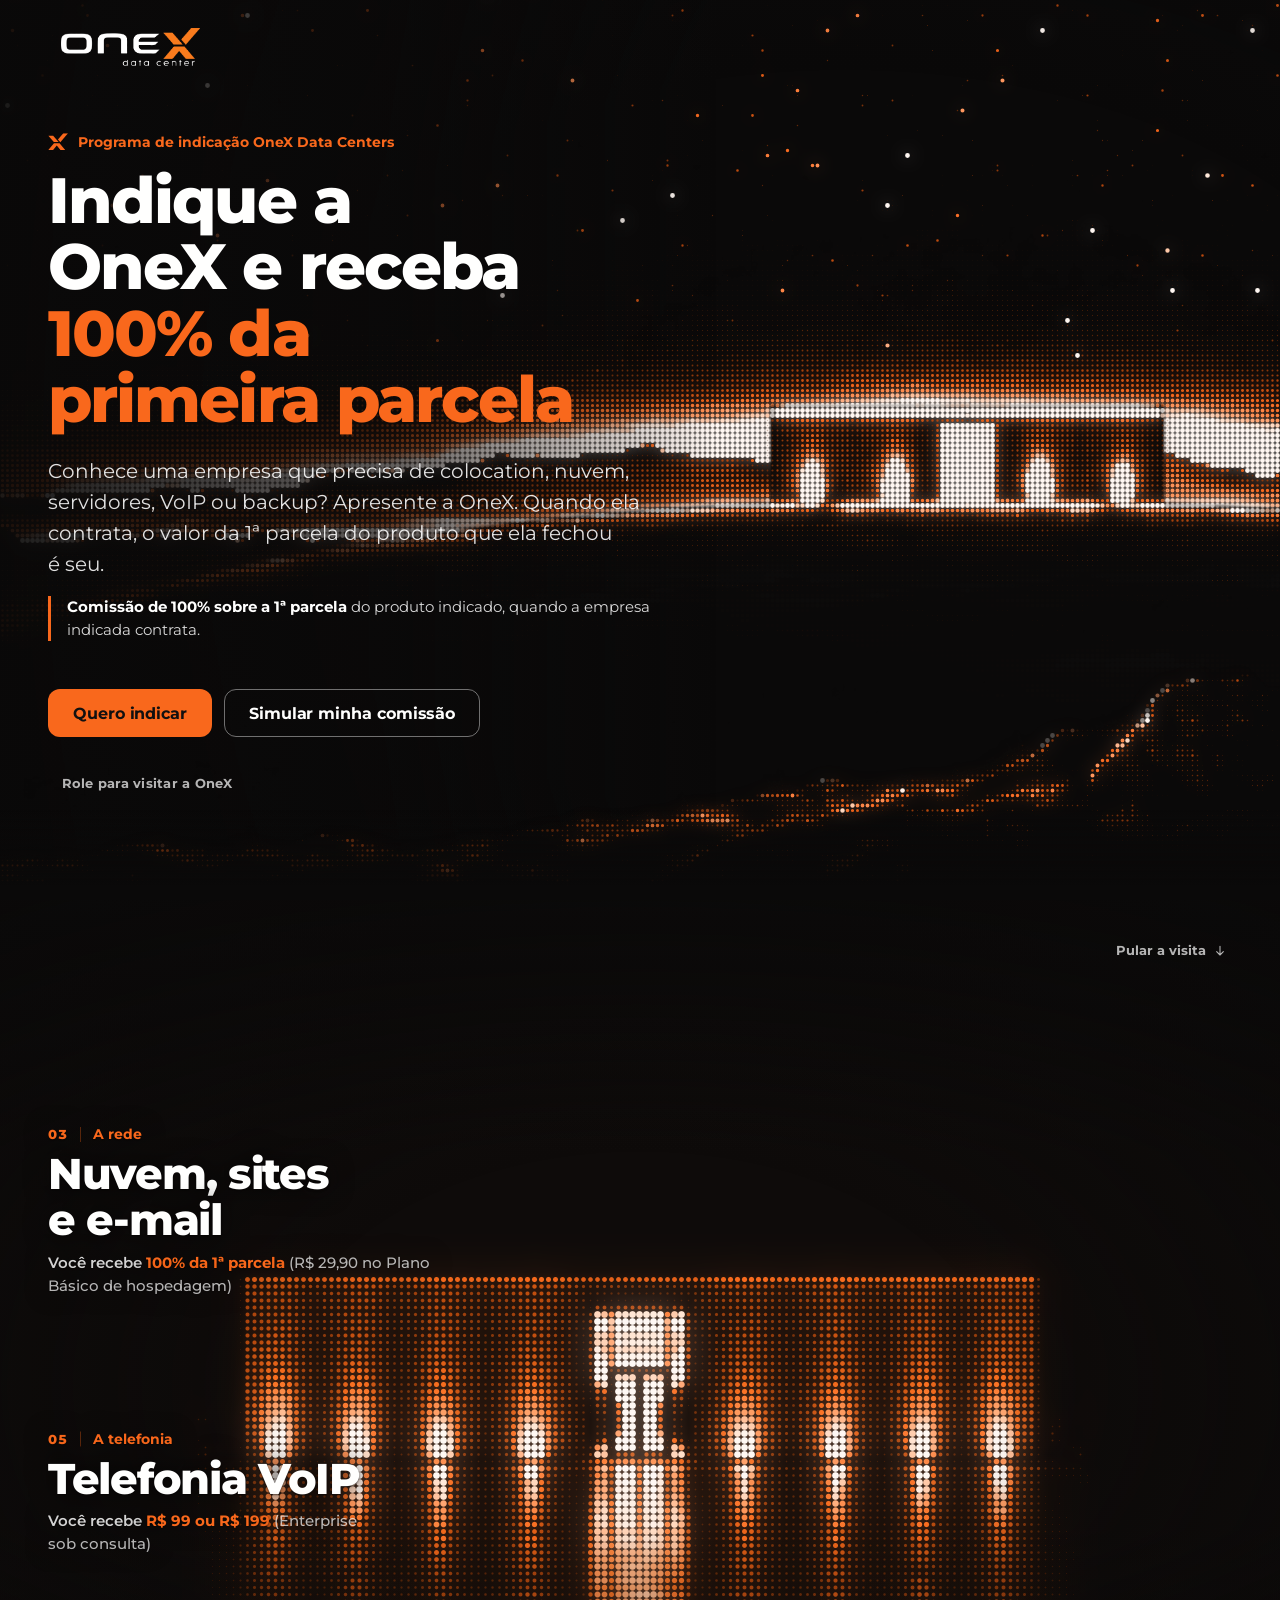
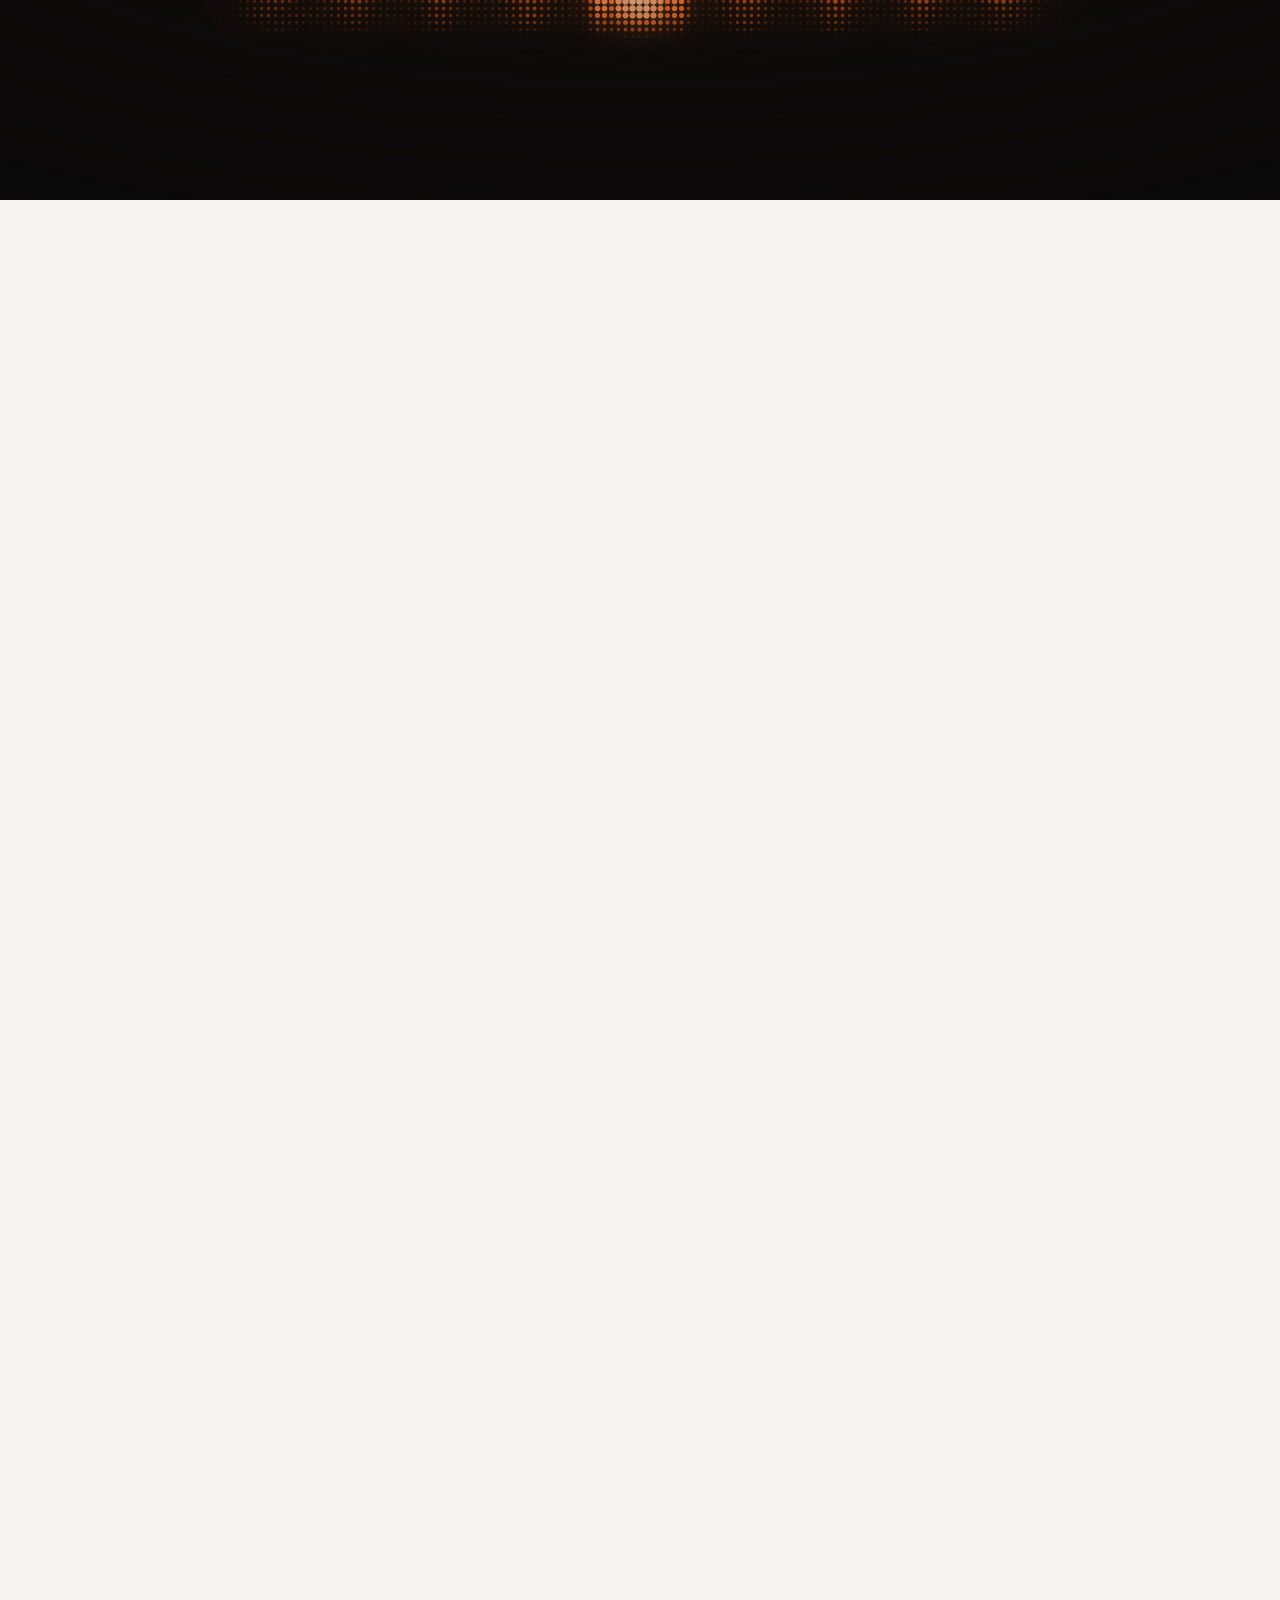
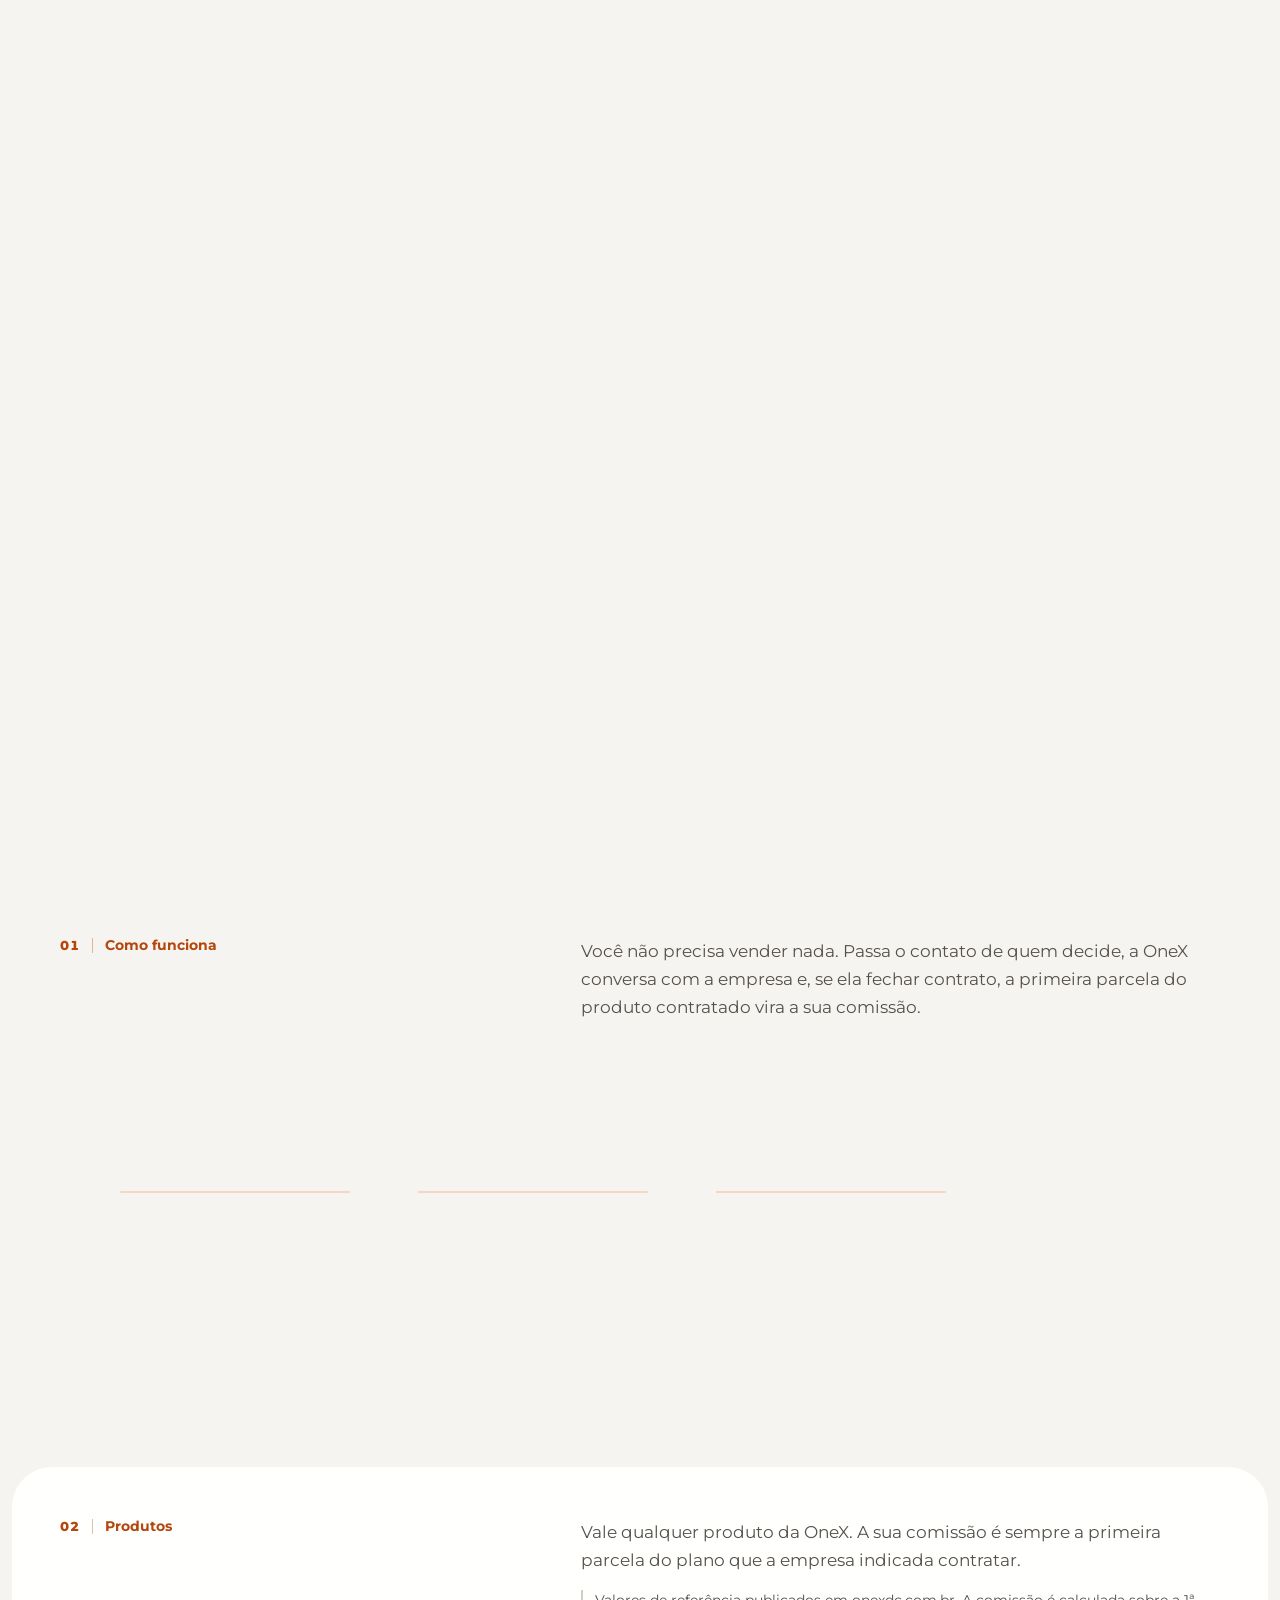
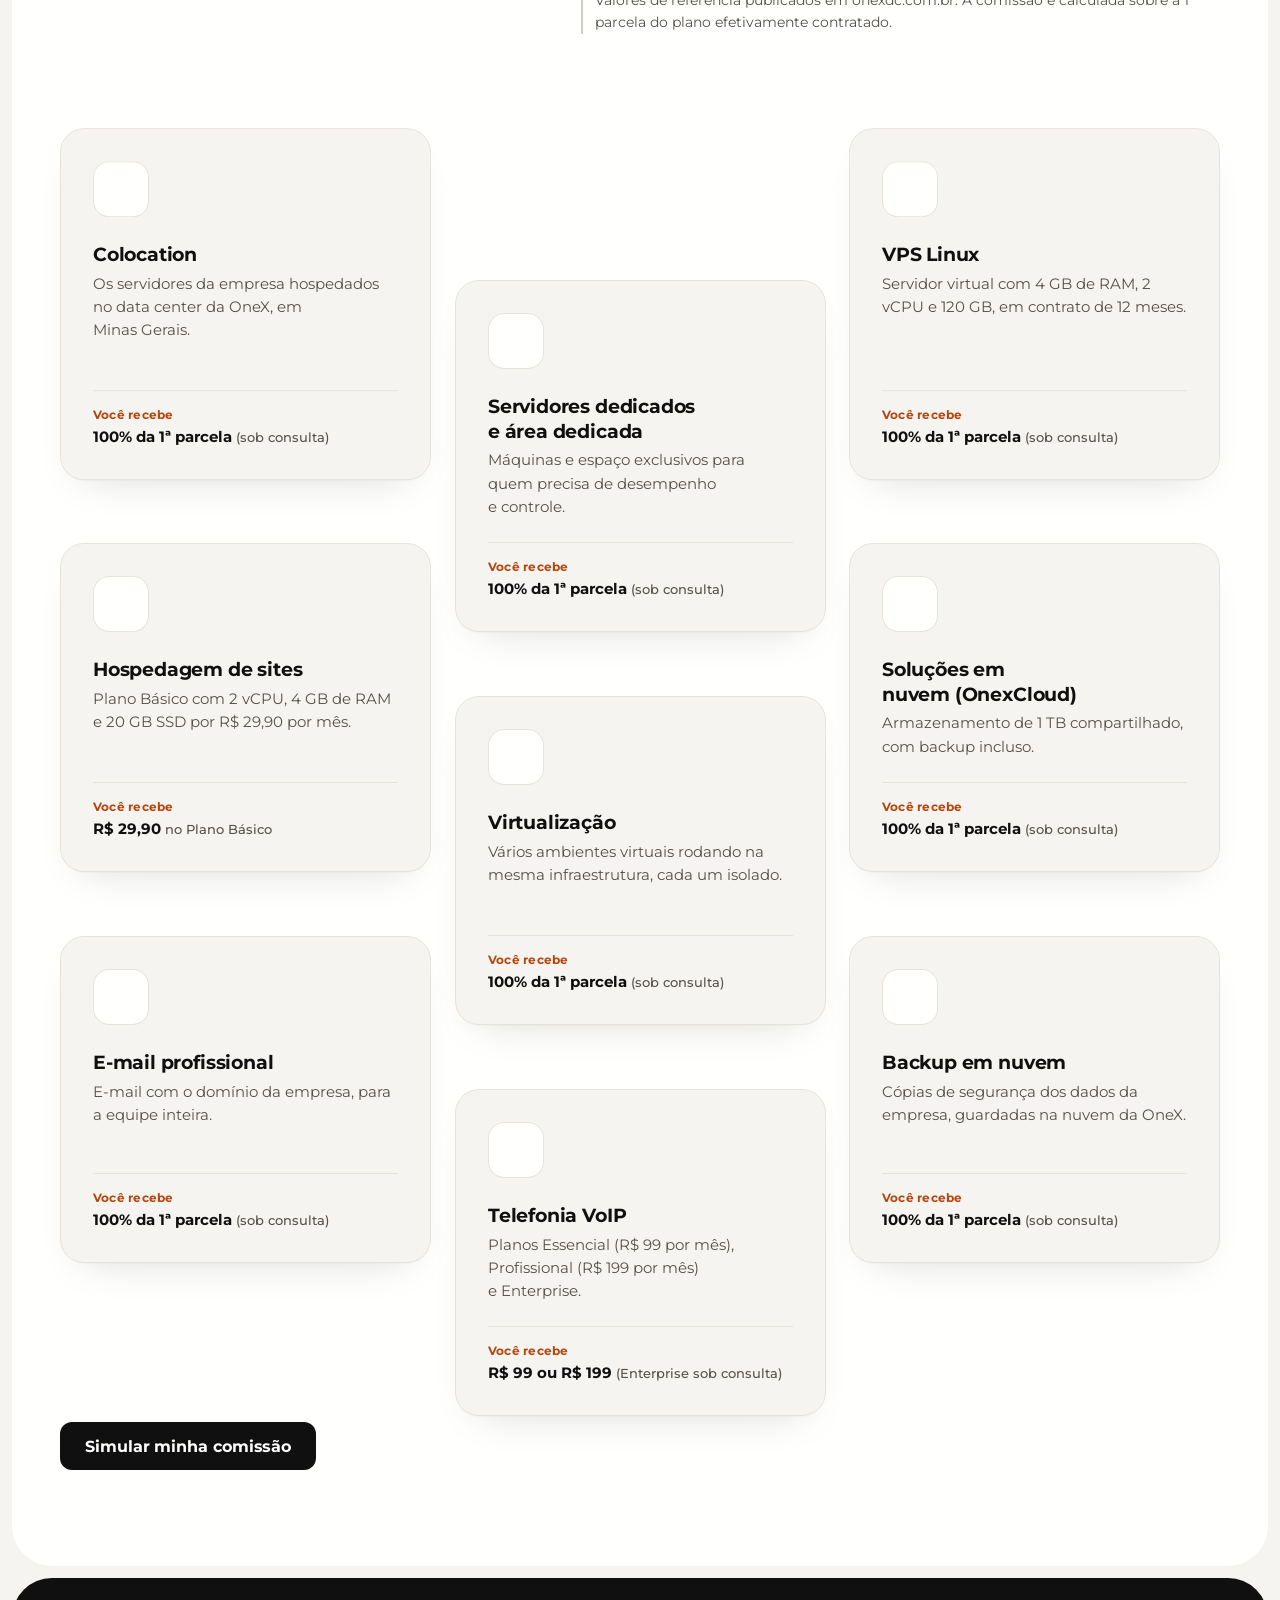
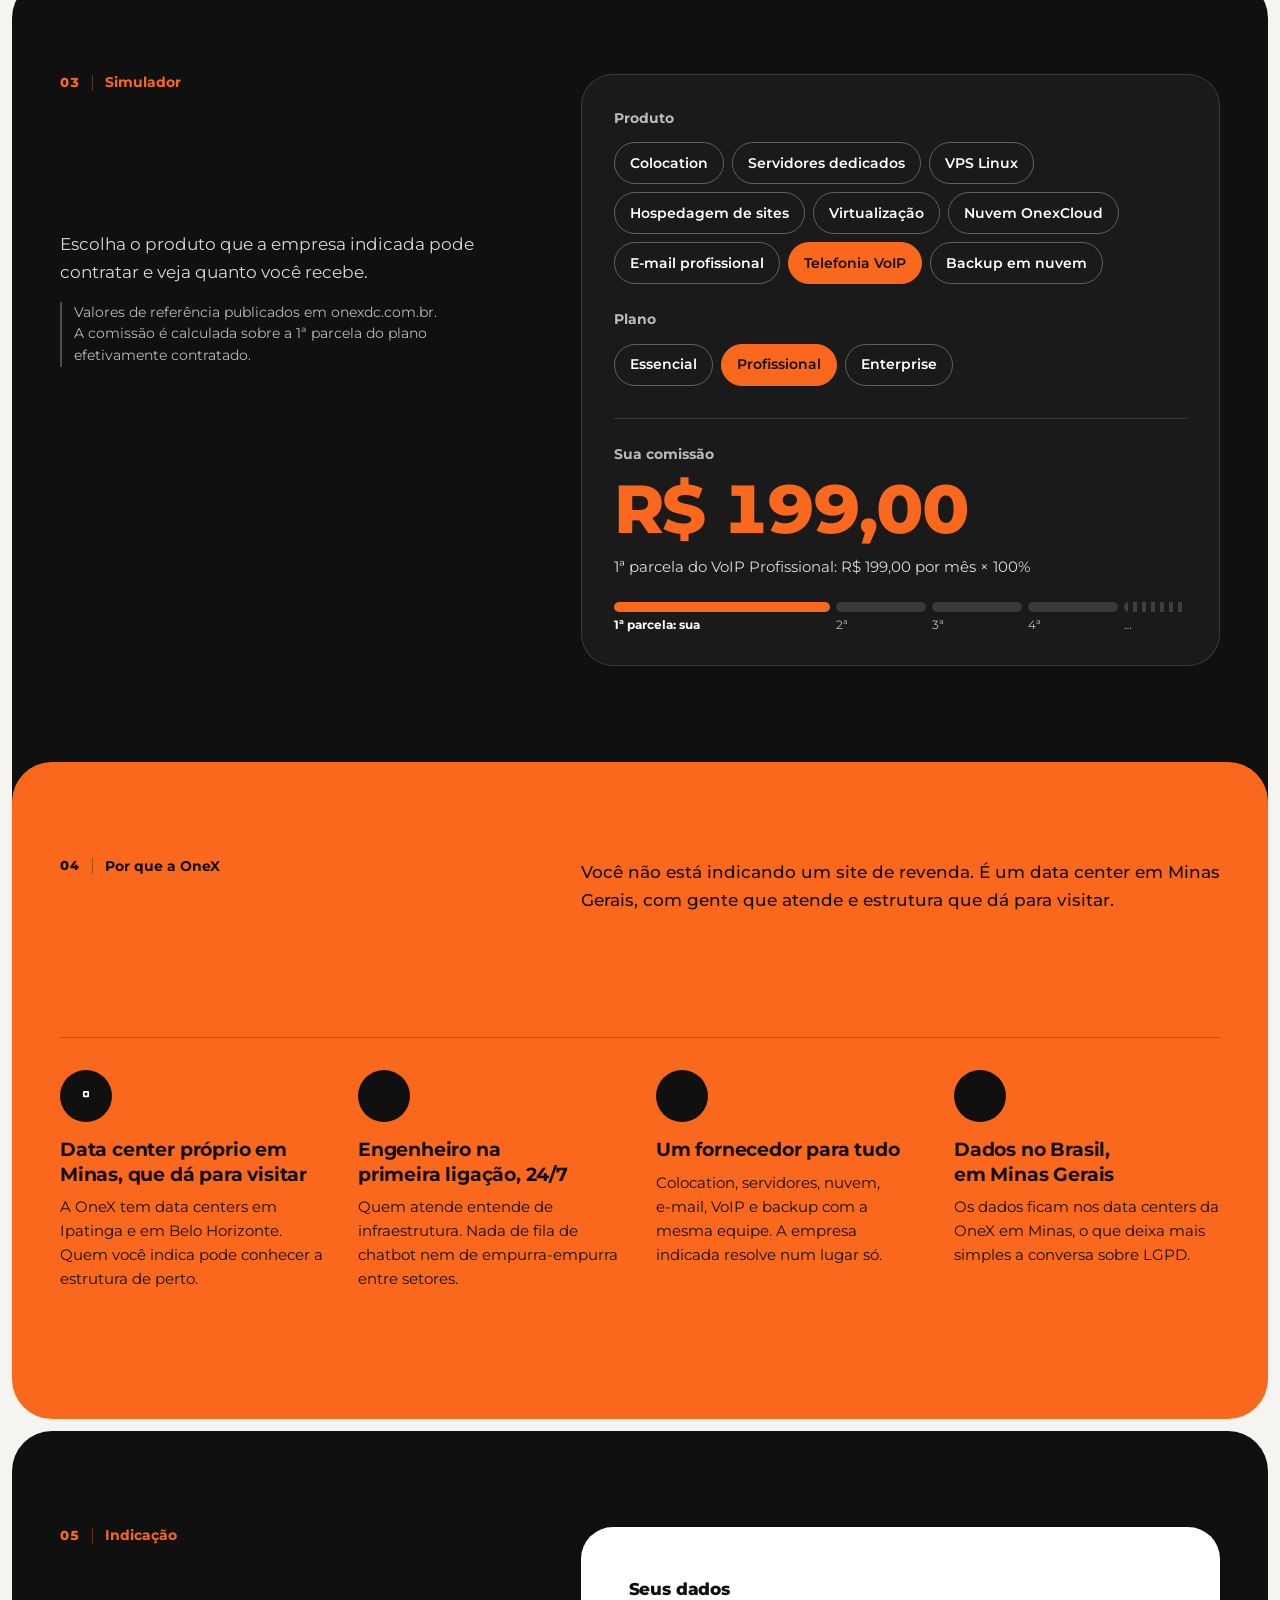
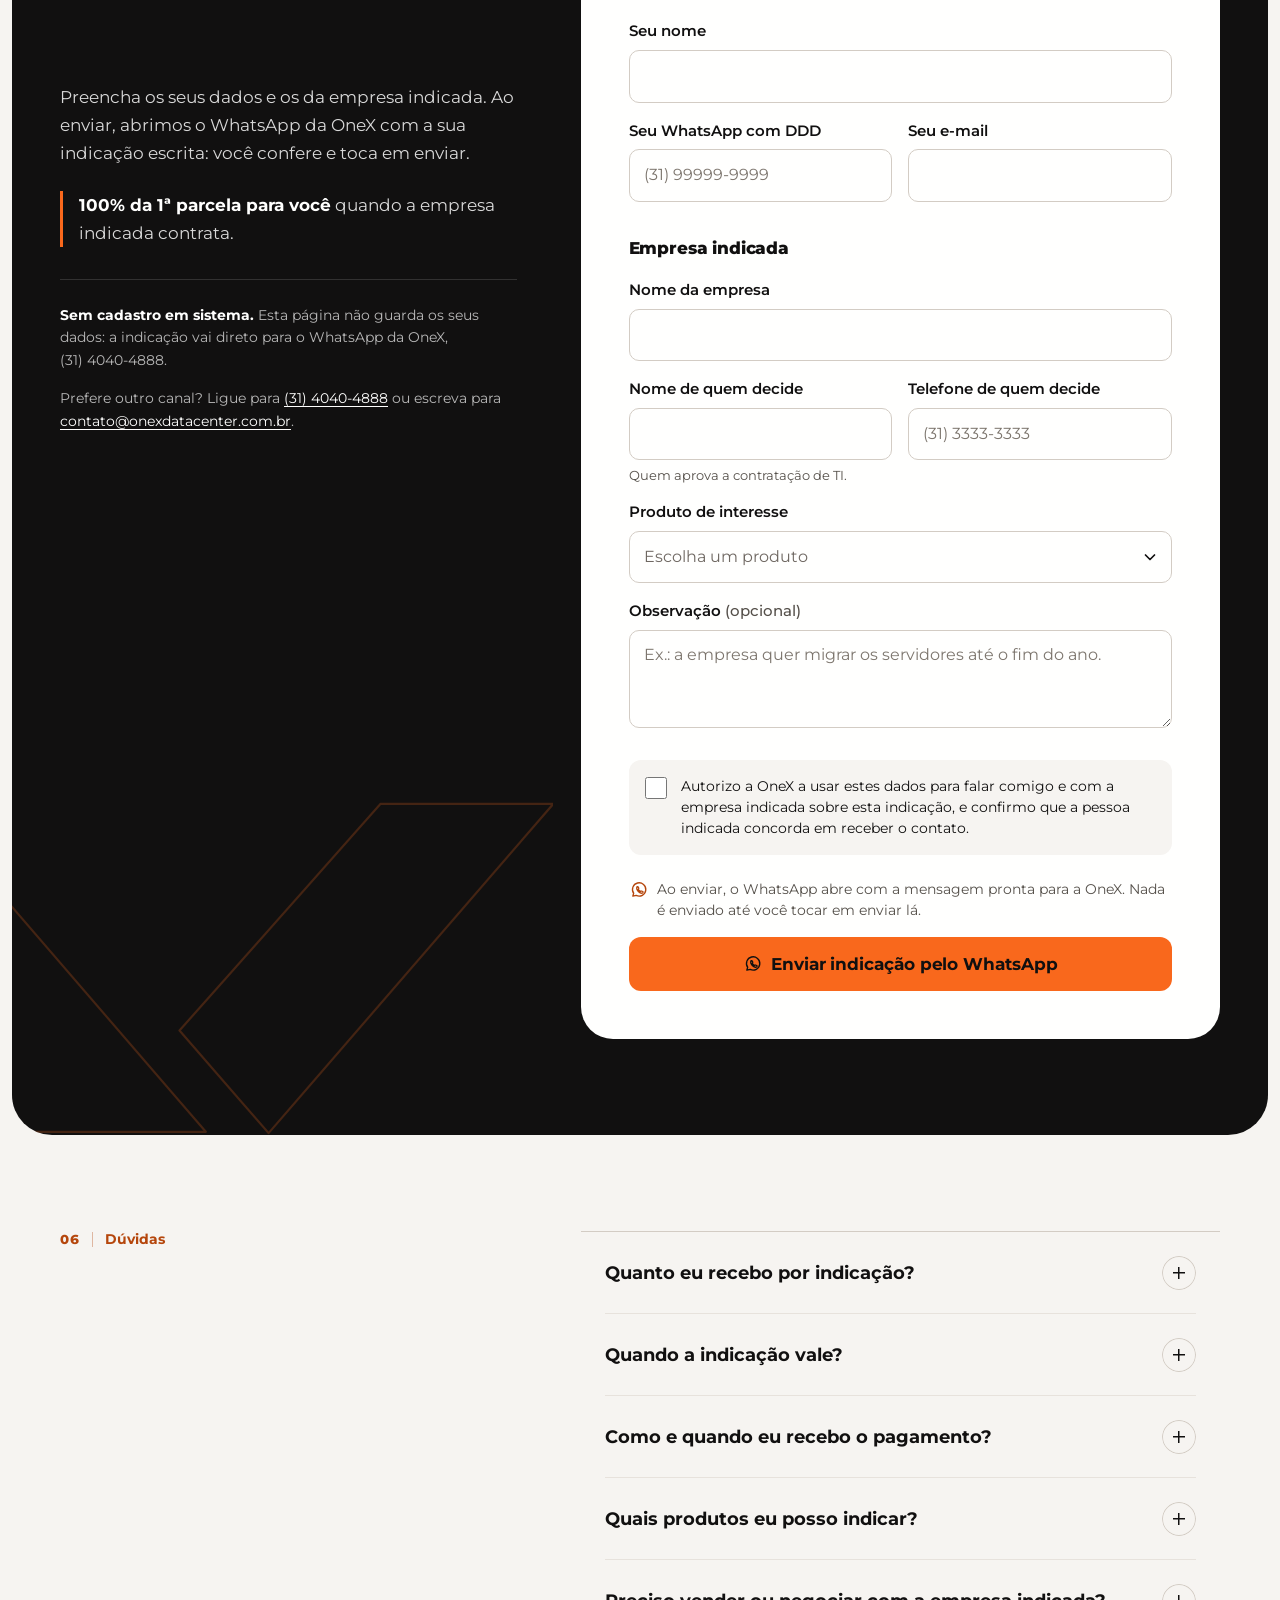
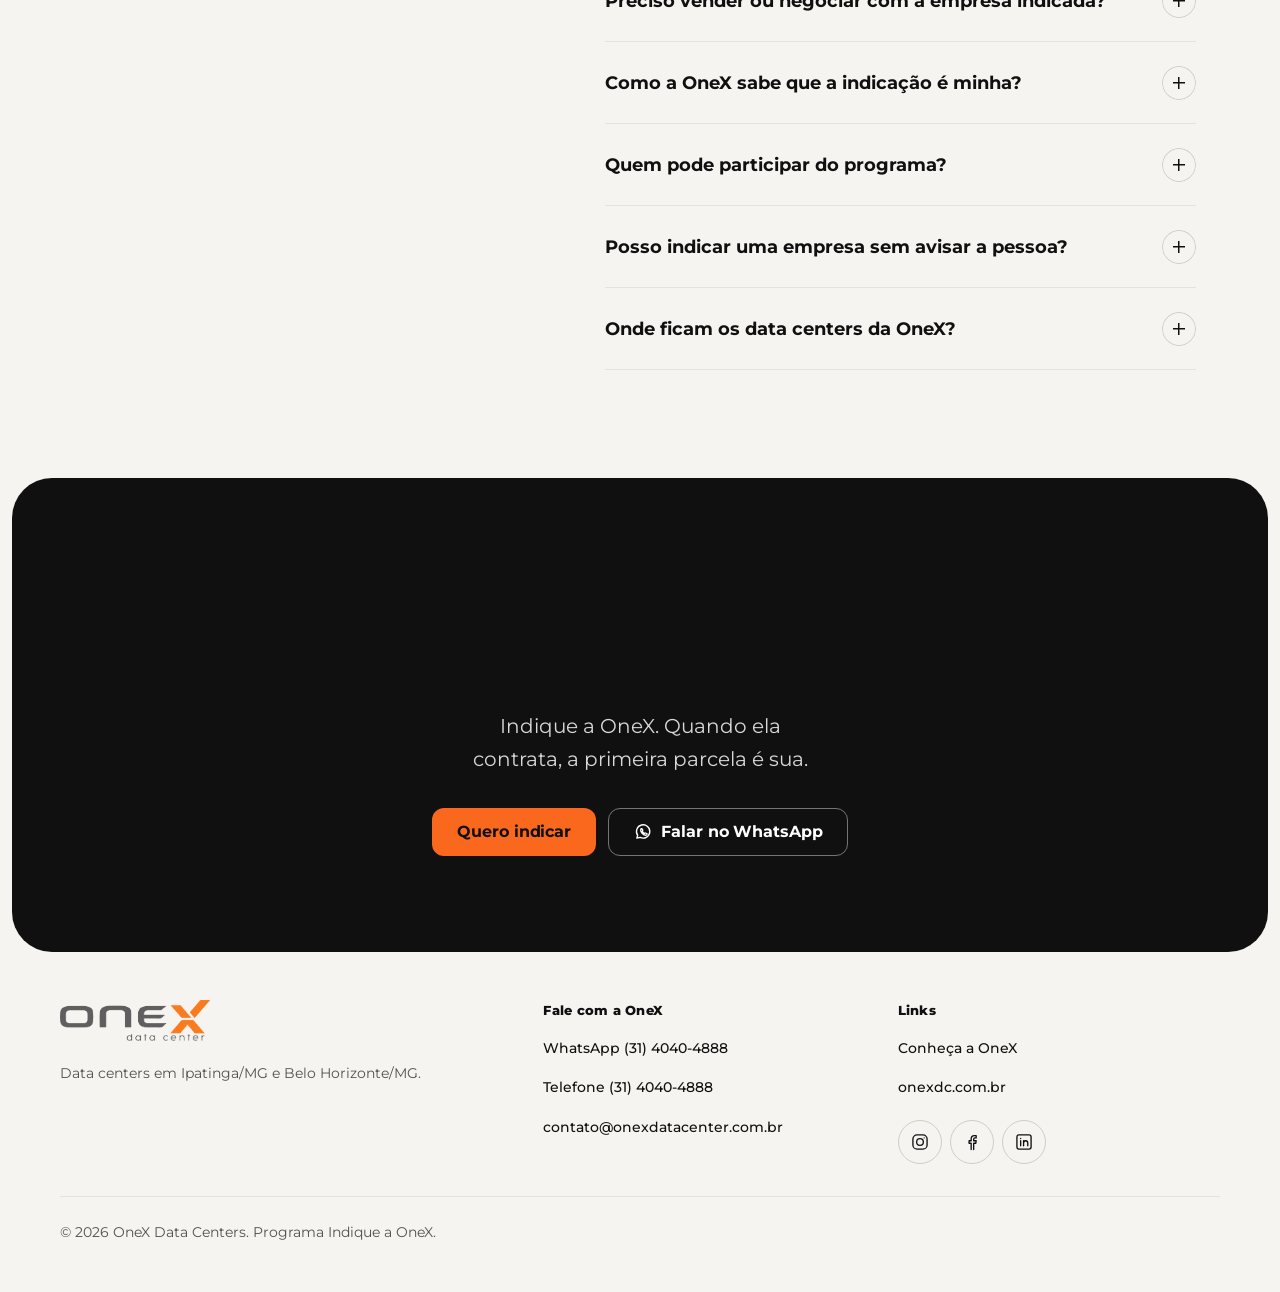
==== commit f0c418c5: "Visita (versão B): rede, storage e telefonia num momento só - visita.js: opção data-visita-junta. A " ====
--- a/index-parallax-visita.html
+++ b/index-parallax-visita.html
@@ -190,9 +190,12 @@
   <!-- A rolagem leva a pessoa para dentro da OneX: fachada → corredor → rack → rede → storage → telefonia → o X. Cada
        parada mostra produtos que dá para indicar. As cenas são fotos ilustrativas geradas no Higgsfield, desenhadas em
        pontos por assets/js/visita.js (efeito "Sunset" do editor ASCII do 21st.dev, refeito em WebGL).
+       Corredor e rack têm uma parada cada; rede, storage e telefonia viram um momento só (data-visita-junta): a câmera
+       passa pelas três num mergulho rápido e os três textos aparecem juntos, só com título e ganho (os itens ficam
+       para "Produtos"), cada um na sua velocidade (data-vel no bloco).
        Sem JS, com movimento reduzido ou ?fx=0: a fachada em pontos (imagem) fica atrás do texto e as paradas viram
        cartões, cada um com a sua cena em pontos. -->
-  <section class="visita visita--espalhada" id="visita" aria-labelledby="h-visita" data-visita data-visita-continua data-visita-espalha data-escuro>
+  <section class="visita visita--espalhada visita--junta" id="visita" aria-labelledby="h-visita" data-visita data-visita-continua data-visita-espalha data-visita-junta data-escuro>
     <div class="visita__palco" data-visita-palco>
       <div class="visita__moldura" aria-hidden="true"></div>
       <div class="visita__arte" aria-hidden="true" data-visita-arte>
@@ -232,36 +235,36 @@
             </ul>
             <p class="parada__ganho" data-vel="0.26">Você recebe <strong>100% da 1ª parcela</strong> <span>(sob consulta)</span></p>
           </li>
-          <li class="parada" data-parada="3">
+          <li class="parada parada--junta" data-parada="3" data-vel="0.1">
             <img class="parada__cena" src="assets/img/visita/pontos-3.webp" alt="" width="800" height="450" loading="lazy" decoding="async">
-            <p class="indice" aria-hidden="true" data-vel="0.32"><span>03</span>A rede</p>
-            <h3 class="parada__titulo" data-vel="0.32">Nuvem, sites e e-mail</h3>
-            <ul class="parada__itens" data-vel="0.12">
+            <p class="indice" aria-hidden="true"><span>03</span>A rede</p>
+            <h3 class="parada__titulo">Nuvem, sites e e-mail</h3>
+            <ul class="parada__itens">
               <li><strong>OnexCloud</strong> Armazenamento de 1 TB compartilhado, com backup incluso.</li>
               <li><strong>Hospedagem de sites</strong> Plano Básico com 2 vCPU, 4 GB de RAM e 20 GB SSD por R$&nbsp;29,90 por mês.</li>
               <li><strong>E-mail profissional</strong> Com o domínio da empresa, para a equipe inteira.</li>
             </ul>
-            <p class="parada__ganho" data-vel="0.26">Você recebe <strong>100% da 1ª parcela</strong> <span>(R$&nbsp;29,90 no Plano Básico de hospedagem)</span></p>
+            <p class="parada__ganho">Você recebe <strong>100% da 1ª parcela</strong> <span>(R$&nbsp;29,90 no Plano Básico de hospedagem)</span></p>
           </li>
-          <li class="parada" data-parada="4">
+          <li class="parada parada--junta" data-parada="4" data-vel="0.4">
             <img class="parada__cena" src="assets/img/visita/pontos-4.webp" alt="" width="800" height="450" loading="lazy" decoding="async">
-            <p class="indice" aria-hidden="true" data-vel="0.32"><span>04</span>O storage</p>
-            <h3 class="parada__titulo" data-vel="0.32">Backup em nuvem</h3>
-            <ul class="parada__itens" data-vel="0.12">
+            <p class="indice" aria-hidden="true"><span>04</span>O storage</p>
+            <h3 class="parada__titulo">Backup em nuvem</h3>
+            <ul class="parada__itens">
               <li><strong>Backup em nuvem</strong> Cópias de segurança dos dados da empresa, guardadas na nuvem da OneX.</li>
             </ul>
-            <p class="parada__ganho" data-vel="0.26">Você recebe <strong>100% da 1ª parcela</strong> <span>(sob consulta)</span></p>
+            <p class="parada__ganho">Você recebe <strong>100% da 1ª parcela</strong> <span>(sob consulta)</span></p>
           </li>
-          <li class="parada" data-parada="5">
+          <li class="parada parada--junta" data-parada="5" data-vel="0.2">
             <img class="parada__cena" src="assets/img/visita/pontos-5.webp" alt="" width="800" height="450" loading="lazy" decoding="async">
-            <p class="indice" aria-hidden="true" data-vel="0.32"><span>05</span>A telefonia</p>
-            <h3 class="parada__titulo" data-vel="0.32">Telefonia VoIP</h3>
-            <ul class="parada__itens" data-vel="0.12">
+            <p class="indice" aria-hidden="true"><span>05</span>A telefonia</p>
+            <h3 class="parada__titulo">Telefonia VoIP</h3>
+            <ul class="parada__itens">
               <li><strong>Essencial</strong> R$&nbsp;99 por mês.</li>
               <li><strong>Profissional</strong> R$&nbsp;199 por mês.</li>
               <li><strong>Enterprise</strong> Sob consulta.</li>
             </ul>
-            <p class="parada__ganho" data-vel="0.26">Você recebe <strong>R$&nbsp;99 ou R$&nbsp;199</strong> <span>(Enterprise sob consulta)</span></p>
+            <p class="parada__ganho">Você recebe <strong>R$&nbsp;99 ou R$&nbsp;199</strong> <span>(Enterprise sob consulta)</span></p>
           </li>
         </ol>
 
--- a/assets/css/parallax.css
+++ b/assets/css/parallax.css
@@ -124,6 +124,46 @@
   .visita--espalhada .visita__fim-titulo { grid-area: 2 / 1; max-width: 18ch; }
   .visita--espalhada .visita__fim .hero__acoes { grid-area: 5 / 2; align-self: end; justify-self: end; margin: 0; }
 }
+
+/* rede, storage e telefonia juntas (data-visita-junta): um momento só, com os três textos na tela ao mesmo tempo, só
+   rótulo, título e ganho (os itens ficam para "Produtos"). No retrato, empilhados embaixo; na paisagem, a rede no alto
+   à esquerda, o storage no meio à direita e a telefonia embaixo à esquerda. Cada bloco sobe na sua velocidade (data-vel
+   no bloco, em assets/js/visita.js): o vão de cima e o de baixo dão folga para isso */
+.visita-on .visita--junta { --visita-trechos: 4.85; } /* a soma dos PESOS em visita.js (o JS põe o mesmo número) */
+.visita-on .visita--junta .visita__paradas { grid-template: minmax(0, 1fr) auto auto auto / minmax(0, 1fr); row-gap: var(--e5); }
+.visita-on .visita--junta .parada { grid-area: 1 / 1 / -1 / -1; }
+.visita-on .visita--junta [data-parada="3"] { grid-area: 2 / 1; }
+.visita-on .visita--junta [data-parada="4"] { grid-area: 3 / 1; }
+.visita-on .visita--junta [data-parada="5"] { grid-area: 4 / 1; }
+.visita-on .visita--junta .parada--junta { display: flex; flex-direction: column; align-items: flex-start; gap: var(--e1); max-width: 30rem; }
+.visita-on .visita--junta .parada--junta .parada__itens { display: none; }
+.visita-on .visita--junta .parada--junta > * { align-self: auto; margin: 0; }
+.visita-on .visita--junta .parada--junta .parada__titulo { font-size: clamp(1.375rem, 1.1rem + 1.2vw, 1.75rem); max-width: none; }
+.visita-on .visita--junta .parada--junta .parada__ganho { font-size: 0.875rem; line-height: 1.4; }
+@media (min-aspect-ratio: 9/10) {
+  .visita-on .visita--junta .visita__paradas { grid-template: auto minmax(0, 1fr) auto minmax(0, 1fr) auto / minmax(0, 1fr) minmax(0, 1fr); gap: 0 var(--e8); }
+  .visita-on .visita--junta [data-parada="3"] { grid-area: 1 / 1; justify-self: start; margin-top: 6svh; }
+  .visita-on .visita--junta [data-parada="4"] { grid-area: 3 / 2; justify-self: end; align-items: flex-end; text-align: right; }
+  .visita-on .visita--junta [data-parada="5"] { grid-area: 5 / 1; justify-self: start; margin-bottom: 11svh; }
+  .visita-on .visita--junta .parada--junta { gap: var(--e2); max-width: min(26rem, 40vw); }
+  .visita-on .visita--junta .parada--junta .parada__titulo { font-size: min(clamp(1.75rem, 1.1rem + 2vw, 3rem), 6svh); max-width: 14ch; }
+  .visita-on .visita--junta .parada--junta .parada__ganho { font-size: 0.9375rem; line-height: 1.5; }
+}
+/* celular deitado: os três blocos enxugam (título numa linha, ganho sem o detalhe) e sobem menos (em visita.js) */
+@media (min-aspect-ratio: 9/10) and (max-height: 520px) {
+  .visita-on .visita--junta [data-parada="3"] { margin-top: 0; }
+  .visita-on .visita--junta [data-parada="5"] { margin-bottom: 0; }
+  .visita-on .visita--junta .parada--junta { gap: 2px; max-width: min(22rem, 44vw); }
+  .visita-on .visita--junta .parada--junta .indice { font-size: 0.6875rem; }
+  .visita-on .visita--junta .parada--junta .parada__titulo { font-size: 1.125rem; max-width: none; }
+  .visita-on .visita--junta .parada--junta .parada__ganho { font-size: 0.75rem; line-height: 1.35; }
+  .visita-on .visita--junta .parada--junta .parada__ganho span { display: none; }
+}
+/* celular: o CTA fixo ("Quero indicar") já está na tela durante a visita (o botão do hero ficou no parallax), então o
+   texto termina acima dele */
+@media (max-width: 767.98px) {
+  .visita-on .visita--espalhada .visita__coluna { padding-bottom: calc(var(--e8) + var(--e6) + env(safe-area-inset-bottom, 0px)); }
+}
 /* "Pular a visita" sobe para a linha do cabeçalho, à direita (sem os links, o canto fica livre) */
 .visita-on .visita--espalhada a.visita__pular { top: calc(env(safe-area-inset-top, 0px) + var(--caixa-margem) + (var(--altura-topo) - 32px) / 2); bottom: auto; }
 
